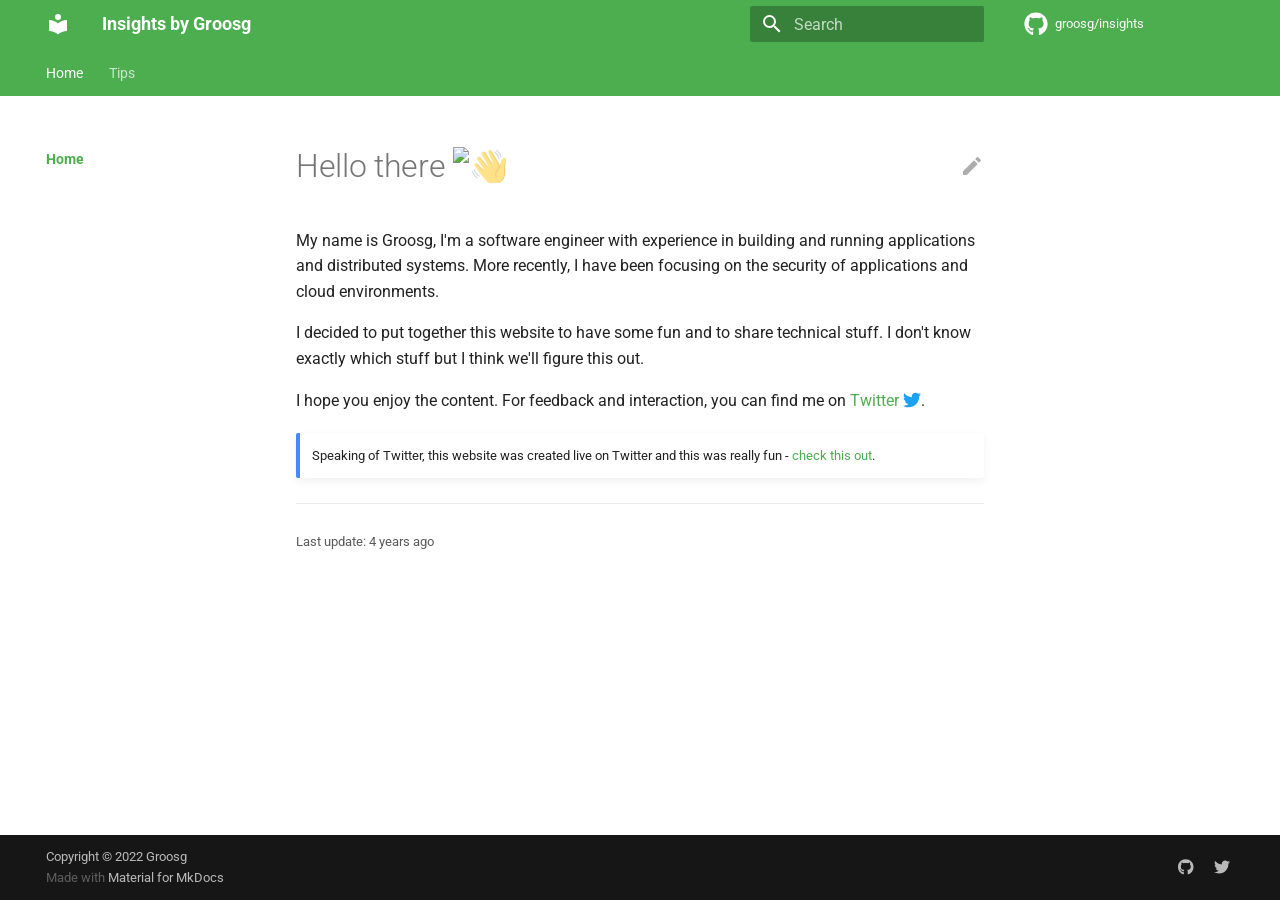
==== index.html @ d779bf22 "Deployed 7838805 with MkDocs version: 1.3.1" ====
<!doctype html>
<html lang="en" class="no-js">
  <head>
    
      <meta charset="utf-8">
      <meta name="viewport" content="width=device-width,initial-scale=1">
      
        <meta name="description" content="Software development insights by Groosg: tutorials, guides, tips, etc.">
      
      
        <meta name="author" content="Groosg">
      
      
        <link rel="canonical" href="https://groosg.github.io/insights/">
      
      <link rel="icon" href="assets/images/favicon.png">
      <meta name="generator" content="mkdocs-1.3.1, mkdocs-material-8.4.0">
    
    
      
        <title>Home - Insights by Groosg</title>
      
    
    
      <link rel="stylesheet" href="assets/stylesheets/main.69437709.min.css">
      
        
        <link rel="stylesheet" href="assets/stylesheets/palette.cbb835fc.min.css">
        
      
      
    
    
    
      
        
        
        <link rel="preconnect" href="https://fonts.gstatic.com" crossorigin>
        <link rel="stylesheet" href="https://fonts.googleapis.com/css?family=Roboto:300,300i,400,400i,700,700i%7CRoboto+Mono:400,400i,700,700i&display=fallback">
        <style>:root{--md-text-font:"Roboto";--md-code-font:"Roboto Mono"}</style>
      
    
    
      <link rel="stylesheet" href="css/timeago.css">
    
      <link rel="stylesheet" href="assets/stylesheets/extra.css">
    
    <script>__md_scope=new URL(".",location),__md_hash=e=>[...e].reduce((e,_)=>(e<<5)-e+_.charCodeAt(0),0),__md_get=(e,_=localStorage,t=__md_scope)=>JSON.parse(_.getItem(t.pathname+"."+e)),__md_set=(e,_,t=localStorage,a=__md_scope)=>{try{t.setItem(a.pathname+"."+e,JSON.stringify(_))}catch(e){}}</script>
    
      
  


  
  


  <script id="__analytics">function __md_analytics(){function n(){dataLayer.push(arguments)}window.dataLayer=window.dataLayer||[],n("js",new Date),n("config","G-M6YX81C3ST"),document.addEventListener("DOMContentLoaded",function(){if(document.forms.search&&document.forms.search.query.addEventListener("blur",function(){this.value&&n("event","search",{search_term:this.value})}),document.forms.feedback){var e,a=document.forms.feedback;for(e of a.querySelectorAll("[type=submit]"))e.addEventListener("click",function(e){e.preventDefault();var t=document.location.pathname,e=this.getAttribute("data-md-value");n("event","feedback",{page:t,data:e}),a.firstElementChild.disabled=!0;e=a.querySelector(".md-feedback__note [data-md-value='"+e+"']");e&&(e.hidden=!1)}),a.hidden=!1}"undefined"!=typeof location$&&location$.subscribe(function(e){n("config","G-M6YX81C3ST",{page_path:e.pathname})})});var e=document.createElement("script");e.async=!0,e.src="https://www.googletagmanager.com/gtag/js?id=G-M6YX81C3ST",document.getElementById("__analytics").insertAdjacentElement("afterEnd",e)}</script>

  
    <script>"undefined"!=typeof __md_analytics&&__md_analytics()</script>
  

    
    
  
      <meta name="twitter:card" content="summary_large_image" />
      <meta name="twitter:site" content="@gr00sg" />
      <meta name="twitter:creator" content="@gr00sg" />
      <meta property="og:url" content="https://groosg.github.io/insights/" />
      <meta property="og:title" content="Home" />
      <meta property="og:description" content="Software development insights by Groosg: tutorials, guides, tips, etc." />
      <meta property="og:image" content="https://groosg.github.io/insights/assets/images/twitter_card.png" />
      <meta property=og:image:type content=image/png>
      <meta property=og:image:width content=566>
      <meta property=og:image:height content=80>
  

  </head>
  
  
    
    
      
    
    
    
    
    <body dir="ltr" data-md-color-scheme="default" data-md-color-primary="green" data-md-color-accent="green">
  
    
    
      <script>var palette=__md_get("__palette");if(palette&&"object"==typeof palette.color)for(var key of Object.keys(palette.color))document.body.setAttribute("data-md-color-"+key,palette.color[key])</script>
    
    <input class="md-toggle" data-md-toggle="drawer" type="checkbox" id="__drawer" autocomplete="off">
    <input class="md-toggle" data-md-toggle="search" type="checkbox" id="__search" autocomplete="off">
    <label class="md-overlay" for="__drawer"></label>
    <div data-md-component="skip">
      
        
        <a href="#hello-there" class="md-skip">
          Skip to content
        </a>
      
    </div>
    <div data-md-component="announce">
      
    </div>
    
    
      

<header class="md-header" data-md-component="header">
  <nav class="md-header__inner md-grid" aria-label="Header">
    <a href="." title="Insights by Groosg" class="md-header__button md-logo" aria-label="Insights by Groosg" data-md-component="logo">
      
  
  <svg xmlns="http://www.w3.org/2000/svg" viewBox="0 0 24 24"><path d="M12 8a3 3 0 0 0 3-3 3 3 0 0 0-3-3 3 3 0 0 0-3 3 3 3 0 0 0 3 3m0 3.54C9.64 9.35 6.5 8 3 8v11c3.5 0 6.64 1.35 9 3.54 2.36-2.19 5.5-3.54 9-3.54V8c-3.5 0-6.64 1.35-9 3.54Z"/></svg>

    </a>
    <label class="md-header__button md-icon" for="__drawer">
      <svg xmlns="http://www.w3.org/2000/svg" viewBox="0 0 24 24"><path d="M3 6h18v2H3V6m0 5h18v2H3v-2m0 5h18v2H3v-2Z"/></svg>
    </label>
    <div class="md-header__title" data-md-component="header-title">
      <div class="md-header__ellipsis">
        <div class="md-header__topic">
          <span class="md-ellipsis">
            Insights by Groosg
          </span>
        </div>
        <div class="md-header__topic" data-md-component="header-topic">
          <span class="md-ellipsis">
            
              Home
            
          </span>
        </div>
      </div>
    </div>
    
      <form class="md-header__option" data-md-component="palette">
        
          
          
          <input class="md-option" data-md-color-media="" data-md-color-scheme="default" data-md-color-primary="green" data-md-color-accent="green"  aria-hidden="true"  type="radio" name="__palette" id="__palette_1">
          
        
      </form>
    
    
    
      <label class="md-header__button md-icon" for="__search">
        <svg xmlns="http://www.w3.org/2000/svg" viewBox="0 0 24 24"><path d="M9.5 3A6.5 6.5 0 0 1 16 9.5c0 1.61-.59 3.09-1.56 4.23l.27.27h.79l5 5-1.5 1.5-5-5v-.79l-.27-.27A6.516 6.516 0 0 1 9.5 16 6.5 6.5 0 0 1 3 9.5 6.5 6.5 0 0 1 9.5 3m0 2C7 5 5 7 5 9.5S7 14 9.5 14 14 12 14 9.5 12 5 9.5 5Z"/></svg>
      </label>
      <div class="md-search" data-md-component="search" role="dialog">
  <label class="md-search__overlay" for="__search"></label>
  <div class="md-search__inner" role="search">
    <form class="md-search__form" name="search">
      <input type="text" class="md-search__input" name="query" aria-label="Search" placeholder="Search" autocapitalize="off" autocorrect="off" autocomplete="off" spellcheck="false" data-md-component="search-query" required>
      <label class="md-search__icon md-icon" for="__search">
        <svg xmlns="http://www.w3.org/2000/svg" viewBox="0 0 24 24"><path d="M9.5 3A6.5 6.5 0 0 1 16 9.5c0 1.61-.59 3.09-1.56 4.23l.27.27h.79l5 5-1.5 1.5-5-5v-.79l-.27-.27A6.516 6.516 0 0 1 9.5 16 6.5 6.5 0 0 1 3 9.5 6.5 6.5 0 0 1 9.5 3m0 2C7 5 5 7 5 9.5S7 14 9.5 14 14 12 14 9.5 12 5 9.5 5Z"/></svg>
        <svg xmlns="http://www.w3.org/2000/svg" viewBox="0 0 24 24"><path d="M20 11v2H8l5.5 5.5-1.42 1.42L4.16 12l7.92-7.92L13.5 5.5 8 11h12Z"/></svg>
      </label>
      <nav class="md-search__options" aria-label="Search">
        
          <a href="javascript:void(0)" class="md-search__icon md-icon" aria-label="Share" data-clipboard data-clipboard-text="" data-md-component="search-share" tabindex="-1">
            <svg xmlns="http://www.w3.org/2000/svg" viewBox="0 0 24 24"><path d="M18 16.08c-.76 0-1.44.3-1.96.77L8.91 12.7c.05-.23.09-.46.09-.7 0-.24-.04-.47-.09-.7l7.05-4.11c.54.5 1.25.81 2.04.81a3 3 0 0 0 3-3 3 3 0 0 0-3-3 3 3 0 0 0-3 3c0 .24.04.47.09.7L8.04 9.81C7.5 9.31 6.79 9 6 9a3 3 0 0 0-3 3 3 3 0 0 0 3 3c.79 0 1.5-.31 2.04-.81l7.12 4.15c-.05.21-.08.43-.08.66 0 1.61 1.31 2.91 2.92 2.91 1.61 0 2.92-1.3 2.92-2.91A2.92 2.92 0 0 0 18 16.08Z"/></svg>
          </a>
        
        <button type="reset" class="md-search__icon md-icon" aria-label="Clear" tabindex="-1">
          <svg xmlns="http://www.w3.org/2000/svg" viewBox="0 0 24 24"><path d="M19 6.41 17.59 5 12 10.59 6.41 5 5 6.41 10.59 12 5 17.59 6.41 19 12 13.41 17.59 19 19 17.59 13.41 12 19 6.41Z"/></svg>
        </button>
      </nav>
      
        <div class="md-search__suggest" data-md-component="search-suggest"></div>
      
    </form>
    <div class="md-search__output">
      <div class="md-search__scrollwrap" data-md-scrollfix>
        <div class="md-search-result" data-md-component="search-result">
          <div class="md-search-result__meta">
            Initializing search
          </div>
          <ol class="md-search-result__list"></ol>
        </div>
      </div>
    </div>
  </div>
</div>
    
    
      <div class="md-header__source">
        <a href="https://github.com/groosg/insights" title="Go to repository" class="md-source" data-md-component="source">
  <div class="md-source__icon md-icon">
    
    <svg xmlns="http://www.w3.org/2000/svg" viewBox="0 0 496 512"><!--! Font Awesome Free 6.1.2 by @fontawesome - https://fontawesome.com License - https://fontawesome.com/license/free (Icons: CC BY 4.0, Fonts: SIL OFL 1.1, Code: MIT License) Copyright 2022 Fonticons, Inc.--><path d="M165.9 397.4c0 2-2.3 3.6-5.2 3.6-3.3.3-5.6-1.3-5.6-3.6 0-2 2.3-3.6 5.2-3.6 3-.3 5.6 1.3 5.6 3.6zm-31.1-4.5c-.7 2 1.3 4.3 4.3 4.9 2.6 1 5.6 0 6.2-2s-1.3-4.3-4.3-5.2c-2.6-.7-5.5.3-6.2 2.3zm44.2-1.7c-2.9.7-4.9 2.6-4.6 4.9.3 2 2.9 3.3 5.9 2.6 2.9-.7 4.9-2.6 4.6-4.6-.3-1.9-3-3.2-5.9-2.9zM244.8 8C106.1 8 0 113.3 0 252c0 110.9 69.8 205.8 169.5 239.2 12.8 2.3 17.3-5.6 17.3-12.1 0-6.2-.3-40.4-.3-61.4 0 0-70 15-84.7-29.8 0 0-11.4-29.1-27.8-36.6 0 0-22.9-15.7 1.6-15.4 0 0 24.9 2 38.6 25.8 21.9 38.6 58.6 27.5 72.9 20.9 2.3-16 8.8-27.1 16-33.7-55.9-6.2-112.3-14.3-112.3-110.5 0-27.5 7.6-41.3 23.6-58.9-2.6-6.5-11.1-33.3 2.6-67.9 20.9-6.5 69 27 69 27 20-5.6 41.5-8.5 62.8-8.5s42.8 2.9 62.8 8.5c0 0 48.1-33.6 69-27 13.7 34.7 5.2 61.4 2.6 67.9 16 17.7 25.8 31.5 25.8 58.9 0 96.5-58.9 104.2-114.8 110.5 9.2 7.9 17 22.9 17 46.4 0 33.7-.3 75.4-.3 83.6 0 6.5 4.6 14.4 17.3 12.1C428.2 457.8 496 362.9 496 252 496 113.3 383.5 8 244.8 8zM97.2 352.9c-1.3 1-1 3.3.7 5.2 1.6 1.6 3.9 2.3 5.2 1 1.3-1 1-3.3-.7-5.2-1.6-1.6-3.9-2.3-5.2-1zm-10.8-8.1c-.7 1.3.3 2.9 2.3 3.9 1.6 1 3.6.7 4.3-.7.7-1.3-.3-2.9-2.3-3.9-2-.6-3.6-.3-4.3.7zm32.4 35.6c-1.6 1.3-1 4.3 1.3 6.2 2.3 2.3 5.2 2.6 6.5 1 1.3-1.3.7-4.3-1.3-6.2-2.2-2.3-5.2-2.6-6.5-1zm-11.4-14.7c-1.6 1-1.6 3.6 0 5.9 1.6 2.3 4.3 3.3 5.6 2.3 1.6-1.3 1.6-3.9 0-6.2-1.4-2.3-4-3.3-5.6-2z"/></svg>
  </div>
  <div class="md-source__repository">
    groosg/insights
  </div>
</a>
      </div>
    
  </nav>
  
</header>
    
    <div class="md-container" data-md-component="container">
      
      
        
          
            
<nav class="md-tabs" aria-label="Tabs" data-md-component="tabs">
  <div class="md-tabs__inner md-grid">
    <ul class="md-tabs__list">
      
        
  
  
    
  


  
  
  
    <li class="md-tabs__item">
      <a href="." class="md-tabs__link md-tabs__link--active">
        Home
      </a>
    </li>
  

      
        
  
  


  
  
  
    <li class="md-tabs__item">
      <a href="tips/gh_setup/" class="md-tabs__link">
        Tips
      </a>
    </li>
  

      
    </ul>
  </div>
</nav>
          
        
      
      <main class="md-main" data-md-component="main">
        <div class="md-main__inner md-grid">
          
            
              
                
              
              <div class="md-sidebar md-sidebar--primary" data-md-component="sidebar" data-md-type="navigation" >
                <div class="md-sidebar__scrollwrap">
                  <div class="md-sidebar__inner">
                    

  


<nav class="md-nav md-nav--primary md-nav--lifted" aria-label="Navigation" data-md-level="0">
  <label class="md-nav__title" for="__drawer">
    <a href="." title="Insights by Groosg" class="md-nav__button md-logo" aria-label="Insights by Groosg" data-md-component="logo">
      
  
  <svg xmlns="http://www.w3.org/2000/svg" viewBox="0 0 24 24"><path d="M12 8a3 3 0 0 0 3-3 3 3 0 0 0-3-3 3 3 0 0 0-3 3 3 3 0 0 0 3 3m0 3.54C9.64 9.35 6.5 8 3 8v11c3.5 0 6.64 1.35 9 3.54 2.36-2.19 5.5-3.54 9-3.54V8c-3.5 0-6.64 1.35-9 3.54Z"/></svg>

    </a>
    Insights by Groosg
  </label>
  
    <div class="md-nav__source">
      <a href="https://github.com/groosg/insights" title="Go to repository" class="md-source" data-md-component="source">
  <div class="md-source__icon md-icon">
    
    <svg xmlns="http://www.w3.org/2000/svg" viewBox="0 0 496 512"><!--! Font Awesome Free 6.1.2 by @fontawesome - https://fontawesome.com License - https://fontawesome.com/license/free (Icons: CC BY 4.0, Fonts: SIL OFL 1.1, Code: MIT License) Copyright 2022 Fonticons, Inc.--><path d="M165.9 397.4c0 2-2.3 3.6-5.2 3.6-3.3.3-5.6-1.3-5.6-3.6 0-2 2.3-3.6 5.2-3.6 3-.3 5.6 1.3 5.6 3.6zm-31.1-4.5c-.7 2 1.3 4.3 4.3 4.9 2.6 1 5.6 0 6.2-2s-1.3-4.3-4.3-5.2c-2.6-.7-5.5.3-6.2 2.3zm44.2-1.7c-2.9.7-4.9 2.6-4.6 4.9.3 2 2.9 3.3 5.9 2.6 2.9-.7 4.9-2.6 4.6-4.6-.3-1.9-3-3.2-5.9-2.9zM244.8 8C106.1 8 0 113.3 0 252c0 110.9 69.8 205.8 169.5 239.2 12.8 2.3 17.3-5.6 17.3-12.1 0-6.2-.3-40.4-.3-61.4 0 0-70 15-84.7-29.8 0 0-11.4-29.1-27.8-36.6 0 0-22.9-15.7 1.6-15.4 0 0 24.9 2 38.6 25.8 21.9 38.6 58.6 27.5 72.9 20.9 2.3-16 8.8-27.1 16-33.7-55.9-6.2-112.3-14.3-112.3-110.5 0-27.5 7.6-41.3 23.6-58.9-2.6-6.5-11.1-33.3 2.6-67.9 20.9-6.5 69 27 69 27 20-5.6 41.5-8.5 62.8-8.5s42.8 2.9 62.8 8.5c0 0 48.1-33.6 69-27 13.7 34.7 5.2 61.4 2.6 67.9 16 17.7 25.8 31.5 25.8 58.9 0 96.5-58.9 104.2-114.8 110.5 9.2 7.9 17 22.9 17 46.4 0 33.7-.3 75.4-.3 83.6 0 6.5 4.6 14.4 17.3 12.1C428.2 457.8 496 362.9 496 252 496 113.3 383.5 8 244.8 8zM97.2 352.9c-1.3 1-1 3.3.7 5.2 1.6 1.6 3.9 2.3 5.2 1 1.3-1 1-3.3-.7-5.2-1.6-1.6-3.9-2.3-5.2-1zm-10.8-8.1c-.7 1.3.3 2.9 2.3 3.9 1.6 1 3.6.7 4.3-.7.7-1.3-.3-2.9-2.3-3.9-2-.6-3.6-.3-4.3.7zm32.4 35.6c-1.6 1.3-1 4.3 1.3 6.2 2.3 2.3 5.2 2.6 6.5 1 1.3-1.3.7-4.3-1.3-6.2-2.2-2.3-5.2-2.6-6.5-1zm-11.4-14.7c-1.6 1-1.6 3.6 0 5.9 1.6 2.3 4.3 3.3 5.6 2.3 1.6-1.3 1.6-3.9 0-6.2-1.4-2.3-4-3.3-5.6-2z"/></svg>
  </div>
  <div class="md-source__repository">
    groosg/insights
  </div>
</a>
    </div>
  
  <ul class="md-nav__list" data-md-scrollfix>
    
      
      
      

  
  
    
  
  
    
    <li class="md-nav__item md-nav__item--active md-nav__item--nested">
      
      
        <input class="md-nav__toggle md-toggle" data-md-toggle="__nav_1" type="checkbox" id="__nav_1" checked>
      
      
      
        
          
            
          
        
      
      
        
        
        <div class="md-nav__link md-nav__link--index md-nav__link--active">
          <a href=".">Home</a>
          
        </div>
      
      <nav class="md-nav" aria-label="Home" data-md-level="1">
        <label class="md-nav__title" for="__nav_1">
          <span class="md-nav__icon md-icon"></span>
          Home
        </label>
        <ul class="md-nav__list" data-md-scrollfix>
          
            
          
        </ul>
      </nav>
    </li>
  

    
      
      
      

  
  
  
    
    <li class="md-nav__item md-nav__item--nested">
      
      
        <input class="md-nav__toggle md-toggle" data-md-toggle="__nav_2" type="checkbox" id="__nav_2" >
      
      
      
        
          
        
      
      
        <label class="md-nav__link" for="__nav_2">
          Tips
          <span class="md-nav__icon md-icon"></span>
        </label>
      
      <nav class="md-nav" aria-label="Tips" data-md-level="1">
        <label class="md-nav__title" for="__nav_2">
          <span class="md-nav__icon md-icon"></span>
          Tips
        </label>
        <ul class="md-nav__list" data-md-scrollfix>
          
            
              
  
  
  
    <li class="md-nav__item">
      <a href="tips/gh_setup/" class="md-nav__link">
        GitHub Account Setup
      </a>
    </li>
  

            
          
        </ul>
      </nav>
    </li>
  

    
  </ul>
</nav>
                  </div>
                </div>
              </div>
            
            
              
                
              
              <div class="md-sidebar md-sidebar--secondary" data-md-component="sidebar" data-md-type="toc" >
                <div class="md-sidebar__scrollwrap">
                  <div class="md-sidebar__inner">
                    

<nav class="md-nav md-nav--secondary" aria-label="Table of contents">
  
  
  
    
  
  
</nav>
                  </div>
                </div>
              </div>
            
          
          <div class="md-content" data-md-component="content">
            <article class="md-content__inner md-typeset">
              
                
  <a href="https://github.com/groosg/insights/edit/main/docs/index.md" title="Edit this page" class="md-content__button md-icon">
    <svg xmlns="http://www.w3.org/2000/svg" viewBox="0 0 24 24"><path d="M20.71 7.04c.39-.39.39-1.04 0-1.41l-2.34-2.34c-.37-.39-1.02-.39-1.41 0l-1.84 1.83 3.75 3.75M3 17.25V21h3.75L17.81 9.93l-3.75-3.75L3 17.25Z"/></svg>
  </a>



<h1 id="hello-there">Hello there <img alt="👋" class="twemoji" src="https://twemoji.maxcdn.com/v/latest/svg/1f44b.svg" title=":wave:" /><a class="headerlink" href="#hello-there" title="Permanent link">&para;</a></h1>
<p>My name is Groosg, I'm a software engineer with experience in building and
running applications and distributed systems. More recently, I have been
focusing on the security of applications and cloud environments.</p>
<p>I decided to put together this website to have some fun and to share technical
stuff. I don't know exactly which stuff but I think we'll figure this out.</p>
<p>I hope you enjoy the content. For feedback and interaction, you can find me
on <a href="https://twitter.com/gr00sg">Twitter</a> <span class="twemoji twitter"><svg xmlns="http://www.w3.org/2000/svg" viewBox="0 0 512 512"><!--! Font Awesome Free 6.1.2 by @fontawesome - https://fontawesome.com License - https://fontawesome.com/license/free (Icons: CC BY 4.0, Fonts: SIL OFL 1.1, Code: MIT License) Copyright 2022 Fonticons, Inc.--><path d="M459.37 151.716c.325 4.548.325 9.097.325 13.645 0 138.72-105.583 298.558-298.558 298.558-59.452 0-114.68-17.219-161.137-47.106 8.447.974 16.568 1.299 25.34 1.299 49.055 0 94.213-16.568 130.274-44.832-46.132-.975-84.792-31.188-98.112-72.772 6.498.974 12.995 1.624 19.818 1.624 9.421 0 18.843-1.3 27.614-3.573-48.081-9.747-84.143-51.98-84.143-102.985v-1.299c13.969 7.797 30.214 12.67 47.431 13.319-28.264-18.843-46.781-51.005-46.781-87.391 0-19.492 5.197-37.36 14.294-52.954 51.655 63.675 129.3 105.258 216.365 109.807-1.624-7.797-2.599-15.918-2.599-24.04 0-57.828 46.782-104.934 104.934-104.934 30.213 0 57.502 12.67 76.67 33.137 23.715-4.548 46.456-13.32 66.599-25.34-7.798 24.366-24.366 44.833-46.132 57.827 21.117-2.273 41.584-8.122 60.426-16.243-14.292 20.791-32.161 39.308-52.628 54.253z"/></svg></span>.</p>
<div class="admonition note">
<p>Speaking of Twitter, this website was created live on Twitter and this was really fun
- <a href="https://twitter.com/gr00sg/status/1558226720309780480">check this out</a>.</p>
</div>

  <hr>
<div class="md-source-file">
  <small>
    
      Last update:
      <span class="git-revision-date-localized-plugin git-revision-date-localized-plugin-timeago"><span class="timeago" datetime="2022-08-14T13:58:18+00:00" locale="en"></span></span><span class="git-revision-date-localized-plugin git-revision-date-localized-plugin-iso_date">2022-08-14</span>
      
    
  </small>
</div>


  


  


              
            </article>
            
          </div>
        </div>
        
          <a href="#" class="md-top md-icon" data-md-component="top" hidden>
            <svg xmlns="http://www.w3.org/2000/svg" viewBox="0 0 24 24"><path d="M13 20h-2V8l-5.5 5.5-1.42-1.42L12 4.16l7.92 7.92-1.42 1.42L13 8v12Z"/></svg>
            Back to top
          </a>
        
      </main>
      
        <footer class="md-footer">
  
    
      
    
    <nav class="md-footer__inner md-grid" aria-label="Footer" hidden>
      
      
        
        <a href="tips/gh_setup/" class="md-footer__link md-footer__link--next" aria-label="Next: GitHub Account Setup" rel="next">
          <div class="md-footer__title">
            <div class="md-ellipsis">
              <span class="md-footer__direction">
                Next
              </span>
              GitHub Account Setup
            </div>
          </div>
          <div class="md-footer__button md-icon">
            <svg xmlns="http://www.w3.org/2000/svg" viewBox="0 0 24 24"><path d="M4 11v2h12l-5.5 5.5 1.42 1.42L19.84 12l-7.92-7.92L10.5 5.5 16 11H4Z"/></svg>
          </div>
        </a>
      
    </nav>
  
  <div class="md-footer-meta md-typeset">
    <div class="md-footer-meta__inner md-grid">
      <div class="md-copyright">
  
    <div class="md-copyright__highlight">
      Copyright &copy; 2022 Groosg
    </div>
  
  
    Made with
    <a href="https://squidfunk.github.io/mkdocs-material/" target="_blank" rel="noopener">
      Material for MkDocs
    </a>
  
</div>
      
        <div class="md-social">
  
    
    
      
      
    
    <a href="https://github.com/groosg" target="_blank" rel="noopener" title="github.com" class="md-social__link">
      <svg xmlns="http://www.w3.org/2000/svg" viewBox="0 0 496 512"><!--! Font Awesome Free 6.1.2 by @fontawesome - https://fontawesome.com License - https://fontawesome.com/license/free (Icons: CC BY 4.0, Fonts: SIL OFL 1.1, Code: MIT License) Copyright 2022 Fonticons, Inc.--><path d="M165.9 397.4c0 2-2.3 3.6-5.2 3.6-3.3.3-5.6-1.3-5.6-3.6 0-2 2.3-3.6 5.2-3.6 3-.3 5.6 1.3 5.6 3.6zm-31.1-4.5c-.7 2 1.3 4.3 4.3 4.9 2.6 1 5.6 0 6.2-2s-1.3-4.3-4.3-5.2c-2.6-.7-5.5.3-6.2 2.3zm44.2-1.7c-2.9.7-4.9 2.6-4.6 4.9.3 2 2.9 3.3 5.9 2.6 2.9-.7 4.9-2.6 4.6-4.6-.3-1.9-3-3.2-5.9-2.9zM244.8 8C106.1 8 0 113.3 0 252c0 110.9 69.8 205.8 169.5 239.2 12.8 2.3 17.3-5.6 17.3-12.1 0-6.2-.3-40.4-.3-61.4 0 0-70 15-84.7-29.8 0 0-11.4-29.1-27.8-36.6 0 0-22.9-15.7 1.6-15.4 0 0 24.9 2 38.6 25.8 21.9 38.6 58.6 27.5 72.9 20.9 2.3-16 8.8-27.1 16-33.7-55.9-6.2-112.3-14.3-112.3-110.5 0-27.5 7.6-41.3 23.6-58.9-2.6-6.5-11.1-33.3 2.6-67.9 20.9-6.5 69 27 69 27 20-5.6 41.5-8.5 62.8-8.5s42.8 2.9 62.8 8.5c0 0 48.1-33.6 69-27 13.7 34.7 5.2 61.4 2.6 67.9 16 17.7 25.8 31.5 25.8 58.9 0 96.5-58.9 104.2-114.8 110.5 9.2 7.9 17 22.9 17 46.4 0 33.7-.3 75.4-.3 83.6 0 6.5 4.6 14.4 17.3 12.1C428.2 457.8 496 362.9 496 252 496 113.3 383.5 8 244.8 8zM97.2 352.9c-1.3 1-1 3.3.7 5.2 1.6 1.6 3.9 2.3 5.2 1 1.3-1 1-3.3-.7-5.2-1.6-1.6-3.9-2.3-5.2-1zm-10.8-8.1c-.7 1.3.3 2.9 2.3 3.9 1.6 1 3.6.7 4.3-.7.7-1.3-.3-2.9-2.3-3.9-2-.6-3.6-.3-4.3.7zm32.4 35.6c-1.6 1.3-1 4.3 1.3 6.2 2.3 2.3 5.2 2.6 6.5 1 1.3-1.3.7-4.3-1.3-6.2-2.2-2.3-5.2-2.6-6.5-1zm-11.4-14.7c-1.6 1-1.6 3.6 0 5.9 1.6 2.3 4.3 3.3 5.6 2.3 1.6-1.3 1.6-3.9 0-6.2-1.4-2.3-4-3.3-5.6-2z"/></svg>
    </a>
  
    
    
      
      
    
    <a href="https://twitter.com/gr00sg" target="_blank" rel="noopener" title="twitter.com" class="md-social__link">
      <svg xmlns="http://www.w3.org/2000/svg" viewBox="0 0 512 512"><!--! Font Awesome Free 6.1.2 by @fontawesome - https://fontawesome.com License - https://fontawesome.com/license/free (Icons: CC BY 4.0, Fonts: SIL OFL 1.1, Code: MIT License) Copyright 2022 Fonticons, Inc.--><path d="M459.37 151.716c.325 4.548.325 9.097.325 13.645 0 138.72-105.583 298.558-298.558 298.558-59.452 0-114.68-17.219-161.137-47.106 8.447.974 16.568 1.299 25.34 1.299 49.055 0 94.213-16.568 130.274-44.832-46.132-.975-84.792-31.188-98.112-72.772 6.498.974 12.995 1.624 19.818 1.624 9.421 0 18.843-1.3 27.614-3.573-48.081-9.747-84.143-51.98-84.143-102.985v-1.299c13.969 7.797 30.214 12.67 47.431 13.319-28.264-18.843-46.781-51.005-46.781-87.391 0-19.492 5.197-37.36 14.294-52.954 51.655 63.675 129.3 105.258 216.365 109.807-1.624-7.797-2.599-15.918-2.599-24.04 0-57.828 46.782-104.934 104.934-104.934 30.213 0 57.502 12.67 76.67 33.137 23.715-4.548 46.456-13.32 66.599-25.34-7.798 24.366-24.366 44.833-46.132 57.827 21.117-2.273 41.584-8.122 60.426-16.243-14.292 20.791-32.161 39.308-52.628 54.253z"/></svg>
    </a>
  
</div>
      
    </div>
  </div>
</footer>
      
    </div>
    <div class="md-dialog" data-md-component="dialog">
      <div class="md-dialog__inner md-typeset"></div>
    </div>
    
    <script id="__config" type="application/json">{"base": ".", "features": ["content.code.annotate", "content.tooltips", "navigation.indexes", "navigation.sections", "navigation.tabs", "navigation.top", "navigation.tracking", "search.highlight", "search.share", "search.suggest", "toc.follow"], "search": "assets/javascripts/workers/search.ecf98df9.min.js", "translations": {"clipboard.copied": "Copied to clipboard", "clipboard.copy": "Copy to clipboard", "search.config.lang": "en", "search.config.pipeline": "trimmer, stopWordFilter", "search.config.separator": "[\\s\\-]+", "search.placeholder": "Search", "search.result.more.one": "1 more on this page", "search.result.more.other": "# more on this page", "search.result.none": "No matching documents", "search.result.one": "1 matching document", "search.result.other": "# matching documents", "search.result.placeholder": "Type to start searching", "search.result.term.missing": "Missing", "select.version.title": "Select version"}}</script>
    
    
      <script src="assets/javascripts/bundle.9c69f0bc.min.js"></script>
      
        <script src="js/timeago.min.js"></script>
      
        <script src="js/timeago_mkdocs_material.js"></script>
      
    
  </body>
</html>
---- assets/stylesheets/main.69437709.min.css ----
@charset "UTF-8";html{-webkit-text-size-adjust:none;-moz-text-size-adjust:none;-ms-text-size-adjust:none;text-size-adjust:none;box-sizing:border-box}*,:after,:before{box-sizing:inherit}@media (prefers-reduced-motion){*,:after,:before{transition:none!important}}body{margin:0}a,button,input,label{-webkit-tap-highlight-color:transparent}a{color:inherit;text-decoration:none}hr{border:0;box-sizing:initial;display:block;height:.05rem;overflow:visible;padding:0}small{font-size:80%}sub,sup{line-height:1em}img{border-style:none}table{border-collapse:initial;border-spacing:0}td,th{font-weight:400;vertical-align:top}button{background:transparent;border:0;font-family:inherit;font-size:inherit;margin:0;padding:0}input{border:0;outline:none}:root,[data-md-color-scheme=default]{--md-default-fg-color:rgba(0,0,0,.87);--md-default-fg-color--light:rgba(0,0,0,.54);--md-default-fg-color--lighter:rgba(0,0,0,.32);--md-default-fg-color--lightest:rgba(0,0,0,.07);--md-default-bg-color:#fff;--md-default-bg-color--light:hsla(0,0%,100%,.7);--md-default-bg-color--lighter:hsla(0,0%,100%,.3);--md-default-bg-color--lightest:hsla(0,0%,100%,.12);--md-primary-fg-color:#4051b5;--md-primary-fg-color--light:#5d6cc0;--md-primary-fg-color--dark:#303fa1;--md-primary-bg-color:#fff;--md-primary-bg-color--light:hsla(0,0%,100%,.7);--md-accent-fg-color:#526cfe;--md-accent-fg-color--transparent:rgba(82,108,254,.1);--md-accent-bg-color:#fff;--md-accent-bg-color--light:hsla(0,0%,100%,.7);--md-code-fg-color:#36464e;--md-code-bg-color:#f5f5f5;--md-code-hl-color:rgba(255,255,0,.5);--md-code-hl-number-color:#d52a2a;--md-code-hl-special-color:#db1457;--md-code-hl-function-color:#a846b9;--md-code-hl-constant-color:#6e59d9;--md-code-hl-keyword-color:#3f6ec6;--md-code-hl-string-color:#1c7d4d;--md-code-hl-name-color:var(--md-code-fg-color);--md-code-hl-operator-color:var(--md-default-fg-color--light);--md-code-hl-punctuation-color:var(--md-default-fg-color--light);--md-code-hl-comment-color:var(--md-default-fg-color--light);--md-code-hl-generic-color:var(--md-default-fg-color--light);--md-code-hl-variable-color:var(--md-default-fg-color--light);--md-typeset-color:var(--md-default-fg-color);--md-typeset-a-color:var(--md-primary-fg-color);--md-typeset-mark-color:rgba(255,255,0,.5);--md-typeset-del-color:rgba(245,80,61,.15);--md-typeset-ins-color:rgba(11,213,112,.15);--md-typeset-kbd-color:#fafafa;--md-typeset-kbd-accent-color:#fff;--md-typeset-kbd-border-color:#b8b8b8;--md-typeset-table-color:rgba(0,0,0,.12);--md-admonition-fg-color:var(--md-default-fg-color);--md-admonition-bg-color:var(--md-default-bg-color);--md-footer-fg-color:#fff;--md-footer-fg-color--light:hsla(0,0%,100%,.7);--md-footer-fg-color--lighter:hsla(0,0%,100%,.3);--md-footer-bg-color:rgba(0,0,0,.87);--md-footer-bg-color--dark:rgba(0,0,0,.32);--md-shadow-z1:0 0.2rem 0.5rem rgba(0,0,0,.05),0 0 0.05rem rgba(0,0,0,.1);--md-shadow-z2:0 0.2rem 0.5rem rgba(0,0,0,.1),0 0 0.05rem rgba(0,0,0,.25);--md-shadow-z3:0 0.2rem 0.5rem rgba(0,0,0,.2),0 0 0.05rem rgba(0,0,0,.35)}.md-icon svg{fill:currentcolor;display:block;height:1.2rem;width:1.2rem}body{-webkit-font-smoothing:antialiased;-moz-osx-font-smoothing:grayscale;--md-text-font-family:var(--md-text-font,_),-apple-system,BlinkMacSystemFont,Helvetica,Arial,sans-serif;--md-code-font-family:var(--md-code-font,_),SFMono-Regular,Consolas,Menlo,monospace}body,input{font-feature-settings:"kern","liga";font-family:var(--md-text-font-family)}body,code,input,kbd,pre{color:var(--md-typeset-color)}code,kbd,pre{font-feature-settings:"kern";font-family:var(--md-code-font-family)}:root{--md-typeset-table-sort-icon:url('data:image/svg+xml;charset=utf-8,<svg xmlns="http://www.w3.org/2000/svg" viewBox="0 0 24 24"><path d="m18 21-4-4h3V7h-3l4-4 4 4h-3v10h3M2 19v-2h10v2M2 13v-2h7v2M2 7V5h4v2H2Z"/></svg>');--md-typeset-table-sort-icon--asc:url('data:image/svg+xml;charset=utf-8,<svg xmlns="http://www.w3.org/2000/svg" viewBox="0 0 24 24"><path d="M19 17h3l-4 4-4-4h3V3h2M2 17h10v2H2M6 5v2H2V5m0 6h7v2H2v-2Z"/></svg>');--md-typeset-table-sort-icon--desc:url('data:image/svg+xml;charset=utf-8,<svg xmlns="http://www.w3.org/2000/svg" viewBox="0 0 24 24"><path d="M19 7h3l-4-4-4 4h3v14h2M2 17h10v2H2M6 5v2H2V5m0 6h7v2H2v-2Z"/></svg>')}.md-typeset{-webkit-print-color-adjust:exact;color-adjust:exact;font-size:.8rem;line-height:1.6}@media print{.md-typeset{font-size:.68rem}}.md-typeset blockquote,.md-typeset dl,.md-typeset figure,.md-typeset ol,.md-typeset pre,.md-typeset ul{margin-bottom:1em;margin-top:1em}.md-typeset h1{color:var(--md-default-fg-color--light);font-size:2em;line-height:1.3;margin:0 0 1.25em}.md-typeset h1,.md-typeset h2{font-weight:300;letter-spacing:-.01em}.md-typeset h2{font-size:1.5625em;line-height:1.4;margin:1.6em 0 .64em}.md-typeset h3{font-size:1.25em;font-weight:400;letter-spacing:-.01em;line-height:1.5;margin:1.6em 0 .8em}.md-typeset h2+h3{margin-top:.8em}.md-typeset h4{font-weight:700;letter-spacing:-.01em;margin:1em 0}.md-typeset h5,.md-typeset h6{color:var(--md-default-fg-color--light);font-size:.8em;font-weight:700;letter-spacing:-.01em;margin:1.25em 0}.md-typeset h5{text-transform:uppercase}.md-typeset hr{border-bottom:.05rem solid var(--md-default-fg-color--lightest);display:flow-root;margin:1.5em 0}.md-typeset a{color:var(--md-typeset-a-color);word-break:break-word}.md-typeset a,.md-typeset a:before{transition:color 125ms}.md-typeset a:focus,.md-typeset a:hover{color:var(--md-accent-fg-color)}.md-typeset a:focus code,.md-typeset a:hover code{background-color:var(--md-accent-fg-color--transparent)}.md-typeset a code{color:currentcolor;transition:background-color 125ms}.md-typeset a.focus-visible{outline-color:var(--md-accent-fg-color);outline-offset:.2rem}.md-typeset code,.md-typeset kbd,.md-typeset pre{color:var(--md-code-fg-color);direction:ltr}@media print{.md-typeset code,.md-typeset kbd,.md-typeset pre{white-space:pre-wrap}}.md-typeset code{background-color:var(--md-code-bg-color);border-radius:.1rem;-webkit-box-decoration-break:clone;box-decoration-break:clone;font-size:.85em;padding:0 .2941176471em;word-break:break-word}.md-typeset code:not(.focus-visible){-webkit-tap-highlight-color:transparent;outline:none}.md-typeset pre{display:flow-root;line-height:1.4;position:relative}.md-typeset pre>code{-webkit-box-decoration-break:slice;box-decoration-break:slice;box-shadow:none;display:block;margin:0;outline-color:var(--md-accent-fg-color);overflow:auto;padding:.7720588235em 1.1764705882em;scrollbar-color:var(--md-default-fg-color--lighter) transparent;scrollbar-width:thin;touch-action:auto;word-break:normal}.md-typeset pre>code:hover{scrollbar-color:var(--md-accent-fg-color) transparent}.md-typeset pre>code::-webkit-scrollbar{height:.2rem;width:.2rem}.md-typeset pre>code::-webkit-scrollbar-thumb{background-color:var(--md-default-fg-color--lighter)}.md-typeset pre>code::-webkit-scrollbar-thumb:hover{background-color:var(--md-accent-fg-color)}.md-typeset kbd{background-color:var(--md-typeset-kbd-color);border-radius:.1rem;box-shadow:0 .1rem 0 .05rem var(--md-typeset-kbd-border-color),0 .1rem 0 var(--md-typeset-kbd-border-color),0 -.1rem .2rem var(--md-typeset-kbd-accent-color) inset;color:var(--md-default-fg-color);display:inline-block;font-size:.75em;padding:0 .6666666667em;vertical-align:text-top;word-break:break-word}.md-typeset mark{background-color:var(--md-typeset-mark-color);-webkit-box-decoration-break:clone;box-decoration-break:clone;color:inherit;word-break:break-word}.md-typeset abbr{border-bottom:.05rem dotted var(--md-default-fg-color--light);cursor:help;text-decoration:none}@media (hover:none){.md-typeset abbr{position:relative}.md-typeset abbr[title]:-webkit-any(:focus,:hover):after{background-color:var(--md-default-fg-color);border-radius:.1rem;box-shadow:var(--md-shadow-z3);color:var(--md-default-bg-color);content:attr(title);display:inline-block;font-size:.7rem;margin-top:2em;max-width:80%;min-width:-webkit-max-content;min-width:max-content;padding:.2rem .3rem;position:absolute;width:auto}.md-typeset abbr[title]:-moz-any(:focus,:hover):after{background-color:var(--md-default-fg-color);border-radius:.1rem;box-shadow:var(--md-shadow-z3);color:var(--md-default-bg-color);content:attr(title);display:inline-block;font-size:.7rem;margin-top:2em;max-width:80%;min-width:-moz-max-content;min-width:max-content;padding:.2rem .3rem;position:absolute;width:auto}[dir=ltr] .md-typeset abbr[title]:-webkit-any(:focus,:hover):after{left:0}[dir=ltr] .md-typeset abbr[title]:-moz-any(:focus,:hover):after{left:0}[dir=ltr] .md-typeset abbr[title]:is(:focus,:hover):after{left:0}[dir=rtl] .md-typeset abbr[title]:-webkit-any(:focus,:hover):after{right:0}[dir=rtl] .md-typeset abbr[title]:-moz-any(:focus,:hover):after{right:0}[dir=rtl] .md-typeset abbr[title]:is(:focus,:hover):after{right:0}.md-typeset abbr[title]:is(:focus,:hover):after{background-color:var(--md-default-fg-color);border-radius:.1rem;box-shadow:var(--md-shadow-z3);color:var(--md-default-bg-color);content:attr(title);display:inline-block;font-size:.7rem;margin-top:2em;max-width:80%;min-width:-webkit-max-content;min-width:-moz-max-content;min-width:max-content;padding:.2rem .3rem;position:absolute;width:auto}}.md-typeset small{opacity:.75}[dir=ltr] .md-typeset sub,[dir=ltr] .md-typeset sup{margin-left:.078125em}[dir=rtl] .md-typeset sub,[dir=rtl] .md-typeset sup{margin-right:.078125em}[dir=ltr] .md-typeset blockquote{padding-left:.6rem}[dir=rtl] .md-typeset blockquote{padding-right:.6rem}[dir=ltr] .md-typeset blockquote{border-left:.2rem solid var(--md-default-fg-color--lighter)}[dir=rtl] .md-typeset blockquote{border-right:.2rem solid var(--md-default-fg-color--lighter)}.md-typeset blockquote{color:var(--md-default-fg-color--light);margin-left:0;margin-right:0}.md-typeset ul{list-style-type:disc}[dir=ltr] .md-typeset ol,[dir=ltr] .md-typeset ul{margin-left:.625em}[dir=rtl] .md-typeset ol,[dir=rtl] .md-typeset ul{margin-right:.625em}.md-typeset ol,.md-typeset ul{padding:0}.md-typeset ol:not([hidden]),.md-typeset ul:not([hidden]){display:flow-root}.md-typeset ol ol,.md-typeset ul ol{list-style-type:lower-alpha}.md-typeset ol ol ol,.md-typeset ul ol ol{list-style-type:lower-roman}[dir=ltr] .md-typeset ol li,[dir=ltr] .md-typeset ul li{margin-left:1.25em}[dir=rtl] .md-typeset ol li,[dir=rtl] .md-typeset ul li{margin-right:1.25em}.md-typeset ol li,.md-typeset ul li{margin-bottom:.5em}.md-typeset ol li blockquote,.md-typeset ol li p,.md-typeset ul li blockquote,.md-typeset ul li p{margin:.5em 0}.md-typeset ol li:last-child,.md-typeset ul li:last-child{margin-bottom:0}.md-typeset ol li :-webkit-any(ul,ol),.md-typeset ul li :-webkit-any(ul,ol){margin-bottom:.5em;margin-top:.5em}.md-typeset ol li :-moz-any(ul,ol),.md-typeset ul li :-moz-any(ul,ol){margin-bottom:.5em;margin-top:.5em}[dir=ltr] .md-typeset ol li :-webkit-any(ul,ol),[dir=ltr] .md-typeset ul li :-webkit-any(ul,ol){margin-left:.625em}[dir=ltr] .md-typeset ol li :-moz-any(ul,ol),[dir=ltr] .md-typeset ul li :-moz-any(ul,ol){margin-left:.625em}[dir=ltr] .md-typeset ol li :is(ul,ol),[dir=ltr] .md-typeset ul li :is(ul,ol){margin-left:.625em}[dir=rtl] .md-typeset ol li :-webkit-any(ul,ol),[dir=rtl] .md-typeset ul li :-webkit-any(ul,ol){margin-right:.625em}[dir=rtl] .md-typeset ol li :-moz-any(ul,ol),[dir=rtl] .md-typeset ul li :-moz-any(ul,ol){margin-right:.625em}[dir=rtl] .md-typeset ol li :is(ul,ol),[dir=rtl] .md-typeset ul li :is(ul,ol){margin-right:.625em}.md-typeset ol li :is(ul,ol),.md-typeset ul li :is(ul,ol){margin-bottom:.5em;margin-top:.5em}[dir=ltr] .md-typeset dd{margin-left:1.875em}[dir=rtl] .md-typeset dd{margin-right:1.875em}.md-typeset dd{margin-bottom:1.5em;margin-top:1em}.md-typeset img,.md-typeset svg,.md-typeset video{height:auto;max-width:100%}.md-typeset img[align=left]{margin:1em 1em 1em 0}.md-typeset img[align=right]{margin:1em 0 1em 1em}.md-typeset img[align]:only-child{margin-top:0}.md-typeset img[src$="#gh-dark-mode-only"],.md-typeset img[src$="#only-dark"]{display:none}.md-typeset figure{display:flow-root;margin:1em auto;max-width:100%;text-align:center;width:-webkit-fit-content;width:-moz-fit-content;width:fit-content}.md-typeset figure img{display:block}.md-typeset figcaption{font-style:italic;margin:1em auto;max-width:24rem}.md-typeset iframe{max-width:100%}.md-typeset table:not([class]){background-color:var(--md-default-bg-color);border:.05rem solid var(--md-typeset-table-color);border-radius:.1rem;display:inline-block;font-size:.64rem;max-width:100%;overflow:auto;touch-action:auto}@media print{.md-typeset table:not([class]){display:table}}.md-typeset table:not([class])+*{margin-top:1.5em}.md-typeset table:not([class]) :-webkit-any(th,td)>:first-child{margin-top:0}.md-typeset table:not([class]) :-moz-any(th,td)>:first-child{margin-top:0}.md-typeset table:not([class]) :is(th,td)>:first-child{margin-top:0}.md-typeset table:not([class]) :-webkit-any(th,td)>:last-child{margin-bottom:0}.md-typeset table:not([class]) :-moz-any(th,td)>:last-child{margin-bottom:0}.md-typeset table:not([class]) :is(th,td)>:last-child{margin-bottom:0}.md-typeset table:not([class]) :-webkit-any(th,td):not([align]){text-align:left}.md-typeset table:not([class]) :-moz-any(th,td):not([align]){text-align:left}.md-typeset table:not([class]) :is(th,td):not([align]){text-align:left}[dir=rtl] .md-typeset table:not([class]) :-webkit-any(th,td):not([align]){text-align:right}[dir=rtl] .md-typeset table:not([class]) :-moz-any(th,td):not([align]){text-align:right}[dir=rtl] .md-typeset table:not([class]) :is(th,td):not([align]){text-align:right}.md-typeset table:not([class]) th{font-weight:700;min-width:5rem;padding:.9375em 1.25em;vertical-align:top}.md-typeset table:not([class]) th a{color:inherit}.md-typeset table:not([class]) td{border-top:.05rem solid var(--md-typeset-table-color);padding:.9375em 1.25em;vertical-align:top}.md-typeset table:not([class]) tbody tr{transition:background-color 125ms}.md-typeset table:not([class]) tbody tr:hover{background-color:rgba(0,0,0,.035);box-shadow:0 .05rem 0 var(--md-default-bg-color) inset}.md-typeset table:not([class]) a{word-break:normal}.md-typeset table th[role=columnheader]{cursor:pointer}[dir=ltr] .md-typeset table th[role=columnheader]:after{margin-left:.5em}[dir=rtl] .md-typeset table th[role=columnheader]:after{margin-right:.5em}.md-typeset table th[role=columnheader]:after{content:"";display:inline-block;height:1.2em;-webkit-mask-image:var(--md-typeset-table-sort-icon);mask-image:var(--md-typeset-table-sort-icon);-webkit-mask-repeat:no-repeat;mask-repeat:no-repeat;-webkit-mask-size:contain;mask-size:contain;transition:background-color 125ms;vertical-align:text-bottom;width:1.2em}.md-typeset table th[role=columnheader]:hover:after{background-color:var(--md-default-fg-color--lighter)}.md-typeset table th[role=columnheader][aria-sort=ascending]:after{background-color:var(--md-default-fg-color--light);-webkit-mask-image:var(--md-typeset-table-sort-icon--asc);mask-image:var(--md-typeset-table-sort-icon--asc)}.md-typeset table th[role=columnheader][aria-sort=descending]:after{background-color:var(--md-default-fg-color--light);-webkit-mask-image:var(--md-typeset-table-sort-icon--desc);mask-image:var(--md-typeset-table-sort-icon--desc)}.md-typeset__scrollwrap{margin:1em -.8rem;overflow-x:auto;touch-action:auto}.md-typeset__table{display:inline-block;margin-bottom:.5em;padding:0 .8rem}@media print{.md-typeset__table{display:block}}html .md-typeset__table table{display:table;margin:0;overflow:hidden;width:100%}@media screen and (max-width:44.9375em){.md-content__inner>pre{margin:1em -.8rem}.md-content__inner>pre code{border-radius:0}}.md-banner{background-color:var(--md-footer-bg-color);color:var(--md-footer-fg-color);overflow:auto}@media print{.md-banner{display:none}}.md-banner--warning{background:var(--md-typeset-mark-color);color:var(--md-default-fg-color)}.md-banner__inner{font-size:.7rem;margin:.6rem auto;padding:0 .8rem}.md-banner__button{color:inherit;cursor:pointer;float:right;transition:opacity .25s}.md-banner__button:hover{opacity:.7}html{font-size:125%;height:100%;overflow-x:hidden}@media screen and (min-width:100em){html{font-size:137.5%}}@media screen and (min-width:125em){html{font-size:150%}}body{background-color:var(--md-default-bg-color);display:flex;flex-direction:column;font-size:.5rem;min-height:100%;position:relative;width:100%}@media print{body{display:block}}@media screen and (max-width:59.9375em){body[data-md-scrolllock]{position:fixed}}.md-grid{margin-left:auto;margin-right:auto;max-width:61rem}.md-container{display:flex;flex-direction:column;flex-grow:1}@media print{.md-container{display:block}}.md-main{flex-grow:1}.md-main__inner{display:flex;height:100%;margin-top:1.5rem}.md-ellipsis{overflow:hidden;text-overflow:ellipsis;white-space:nowrap}.md-toggle{display:none}.md-option{height:0;opacity:0;position:absolute;width:0}.md-option:checked+label:not([hidden]){display:block}.md-option.focus-visible+label{outline-color:var(--md-accent-fg-color);outline-style:auto}.md-skip{background-color:var(--md-default-fg-color);border-radius:.1rem;color:var(--md-default-bg-color);font-size:.64rem;margin:.5rem;opacity:0;outline-color:var(--md-accent-fg-color);padding:.3rem .5rem;position:fixed;transform:translateY(.4rem);z-index:-1}.md-skip:focus{opacity:1;transform:translateY(0);transition:transform .25s cubic-bezier(.4,0,.2,1),opacity 175ms 75ms;z-index:10}@page{margin:25mm}:root{--md-clipboard-icon:url('data:image/svg+xml;charset=utf-8,<svg xmlns="http://www.w3.org/2000/svg" viewBox="0 0 24 24"><path d="M19 21H8V7h11m0-2H8a2 2 0 0 0-2 2v14a2 2 0 0 0 2 2h11a2 2 0 0 0 2-2V7a2 2 0 0 0-2-2m-3-4H4a2 2 0 0 0-2 2v14h2V3h12V1Z"/></svg>')}.md-clipboard{border-radius:.1rem;color:var(--md-default-fg-color--lightest);cursor:pointer;height:1.5em;outline-color:var(--md-accent-fg-color);outline-offset:.1rem;position:absolute;right:.5em;top:.5em;transition:color .25s;width:1.5em;z-index:1}@media print{.md-clipboard{display:none}}.md-clipboard:not(.focus-visible){-webkit-tap-highlight-color:transparent;outline:none}:hover>.md-clipboard{color:var(--md-default-fg-color--light)}.md-clipboard:-webkit-any(:focus,:hover){color:var(--md-accent-fg-color)}.md-clipboard:-moz-any(:focus,:hover){color:var(--md-accent-fg-color)}.md-clipboard:is(:focus,:hover){color:var(--md-accent-fg-color)}.md-clipboard:after{background-color:currentcolor;content:"";display:block;height:1.125em;margin:0 auto;-webkit-mask-image:var(--md-clipboard-icon);mask-image:var(--md-clipboard-icon);-webkit-mask-repeat:no-repeat;mask-repeat:no-repeat;-webkit-mask-size:contain;mask-size:contain;width:1.125em}.md-clipboard--inline{cursor:pointer}.md-clipboard--inline code{transition:color .25s,background-color .25s}.md-clipboard--inline:-webkit-any(:focus,:hover) code{background-color:var(--md-accent-fg-color--transparent);color:var(--md-accent-fg-color)}.md-clipboard--inline:-moz-any(:focus,:hover) code{background-color:var(--md-accent-fg-color--transparent);color:var(--md-accent-fg-color)}.md-clipboard--inline:is(:focus,:hover) code{background-color:var(--md-accent-fg-color--transparent);color:var(--md-accent-fg-color)}@-webkit-keyframes consent{0%{opacity:0;transform:translateY(100%)}to{opacity:1;transform:translateY(0)}}@keyframes consent{0%{opacity:0;transform:translateY(100%)}to{opacity:1;transform:translateY(0)}}@-webkit-keyframes overlay{0%{opacity:0}to{opacity:1}}@keyframes overlay{0%{opacity:0}to{opacity:1}}.md-consent__overlay{-webkit-animation:overlay .25s both;animation:overlay .25s both;-webkit-backdrop-filter:blur(.1rem);backdrop-filter:blur(.1rem);background-color:rgba(0,0,0,.54);height:100%;opacity:1;position:fixed;top:0;width:100%;z-index:5}.md-consent__inner{-webkit-animation:consent .5s cubic-bezier(.1,.7,.1,1) both;animation:consent .5s cubic-bezier(.1,.7,.1,1) both;background-color:var(--md-default-bg-color);border:0;border-radius:.1rem;bottom:0;box-shadow:0 0 .2rem rgba(0,0,0,.1),0 .2rem .4rem rgba(0,0,0,.2);max-height:100%;overflow:auto;padding:0;position:fixed;width:100%;z-index:5}.md-consent__form{padding:.8rem}.md-consent__settings{display:none;margin:1em 0}input:checked+.md-consent__settings{display:block}.md-consent__controls{margin-bottom:.8rem}.md-typeset .md-consent__controls .md-button{display:inline}@media screen and (max-width:44.9375em){.md-typeset .md-consent__controls .md-button{display:block;margin-top:.4rem;text-align:center;width:100%}}.md-consent label{cursor:pointer}.md-content{flex-grow:1;min-width:0}.md-content__inner{margin:0 .8rem 1.2rem;padding-top:.6rem}@media screen and (min-width:76.25em){[dir=ltr] .md-sidebar--primary:not([hidden])~.md-content>.md-content__inner{margin-left:1.2rem}[dir=ltr] .md-sidebar--secondary:not([hidden])~.md-content>.md-content__inner,[dir=rtl] .md-sidebar--primary:not([hidden])~.md-content>.md-content__inner{margin-right:1.2rem}[dir=rtl] .md-sidebar--secondary:not([hidden])~.md-content>.md-content__inner{margin-left:1.2rem}}.md-content__inner:before{content:"";display:block;height:.4rem}.md-content__inner>:last-child{margin-bottom:0}[dir=ltr] .md-content__button{margin-left:.4rem}[dir=rtl] .md-content__button{margin-right:.4rem}.md-content__button{float:right;margin:.4rem 0;padding:0}@media print{.md-content__button{display:none}}[dir=rtl] .md-content__button{float:left}.md-typeset .md-content__button{color:var(--md-default-fg-color--lighter)}.md-content__button svg{display:inline;vertical-align:top}[dir=rtl] .md-content__button svg{transform:scaleX(-1)}[dir=ltr] .md-dialog{right:.8rem}[dir=rtl] .md-dialog{left:.8rem}.md-dialog{background-color:var(--md-default-fg-color);border-radius:.1rem;bottom:.8rem;box-shadow:var(--md-shadow-z3);min-width:11.1rem;opacity:0;padding:.4rem .6rem;pointer-events:none;position:fixed;transform:translateY(100%);transition:transform 0ms .4s,opacity .4s;z-index:4}@media print{.md-dialog{display:none}}.md-dialog--active{opacity:1;pointer-events:auto;transform:translateY(0);transition:transform .4s cubic-bezier(.075,.85,.175,1),opacity .4s}.md-dialog__inner{color:var(--md-default-bg-color);font-size:.7rem}.md-feedback{margin:2em 0 1em;text-align:center}.md-feedback fieldset{border:none;margin:0;padding:0}.md-feedback__title{font-weight:700;margin:1em auto}.md-feedback__inner{position:relative}.md-feedback__list{align-content:baseline;display:flex;flex-wrap:wrap;justify-content:center;position:relative}.md-feedback__list:hover .md-icon:not(:disabled){color:var(--md-default-fg-color--lighter)}:disabled .md-feedback__list{min-height:1.8rem}.md-feedback__icon{color:var(--md-default-fg-color--light);cursor:pointer;flex-shrink:0;margin:0 .1rem;transition:color 125ms}.md-feedback__icon:not(:disabled).md-icon:hover{color:var(--md-accent-fg-color)}.md-feedback__icon:disabled{color:var(--md-default-fg-color--lightest);pointer-events:none}.md-feedback__note{opacity:0;position:relative;transform:translateY(.4rem);transition:transform .4s cubic-bezier(.1,.7,.1,1),opacity .15s}.md-feedback__note>*{margin:0 auto;max-width:16rem}:disabled .md-feedback__note{opacity:1;transform:translateY(0)}.md-footer{background-color:var(--md-footer-bg-color);color:var(--md-footer-fg-color)}@media print{.md-footer{display:none}}.md-footer__inner{justify-content:space-between;overflow:auto;padding:.2rem}.md-footer__inner:not([hidden]){display:flex}.md-footer__link{display:flex;flex-grow:0.01;outline-color:var(--md-accent-fg-color);overflow:hidden;padding-bottom:.4rem;padding-top:1.4rem;transition:opacity .25s}.md-footer__link:-webkit-any(:focus,:hover){opacity:.7}.md-footer__link:-moz-any(:focus,:hover){opacity:.7}.md-footer__link:is(:focus,:hover){opacity:.7}[dir=rtl] .md-footer__link svg{transform:scaleX(-1)}@media screen and (max-width:44.9375em){.md-footer__link--prev .md-footer__title{display:none}}[dir=ltr] .md-footer__link--next{margin-left:auto}[dir=rtl] .md-footer__link--next{margin-right:auto}.md-footer__link--next{text-align:right}[dir=rtl] .md-footer__link--next{text-align:left}.md-footer__title{flex-grow:1;font-size:.9rem;line-height:2.4rem;max-width:calc(100% - 2.4rem);padding:0 1rem;position:relative;white-space:nowrap}.md-footer__button{margin:.2rem;padding:.4rem}.md-footer__direction{font-size:.64rem;left:0;margin-top:-1rem;opacity:.7;padding:0 1rem;position:absolute;right:0}.md-footer-meta{background-color:var(--md-footer-bg-color--dark)}.md-footer-meta__inner{display:flex;flex-wrap:wrap;justify-content:space-between;padding:.2rem}html .md-footer-meta.md-typeset a{color:var(--md-footer-fg-color--light)}html .md-footer-meta.md-typeset a:-webkit-any(:focus,:hover){color:var(--md-footer-fg-color)}html .md-footer-meta.md-typeset a:-moz-any(:focus,:hover){color:var(--md-footer-fg-color)}html .md-footer-meta.md-typeset a:is(:focus,:hover){color:var(--md-footer-fg-color)}.md-copyright{color:var(--md-footer-fg-color--lighter);font-size:.64rem;margin:auto .6rem;padding:.4rem 0;width:100%}@media screen and (min-width:45em){.md-copyright{width:auto}}.md-copyright__highlight{color:var(--md-footer-fg-color--light)}.md-social{margin:0 .4rem;padding:.2rem 0 .6rem}@media screen and (min-width:45em){.md-social{padding:.6rem 0}}.md-social__link{display:inline-block;height:1.6rem;text-align:center;width:1.6rem}.md-social__link:before{line-height:1.9}.md-social__link svg{fill:currentcolor;max-height:.8rem;vertical-align:-25%}.md-typeset .md-button{border:.1rem solid;border-radius:.1rem;color:var(--md-primary-fg-color);cursor:pointer;display:inline-block;font-weight:700;padding:.625em 2em;transition:color 125ms,background-color 125ms,border-color 125ms}.md-typeset .md-button--primary{background-color:var(--md-primary-fg-color);border-color:var(--md-primary-fg-color);color:var(--md-primary-bg-color)}.md-typeset .md-button:-webkit-any(:focus,:hover){background-color:var(--md-accent-fg-color);border-color:var(--md-accent-fg-color);color:var(--md-accent-bg-color)}.md-typeset .md-button:-moz-any(:focus,:hover){background-color:var(--md-accent-fg-color);border-color:var(--md-accent-fg-color);color:var(--md-accent-bg-color)}.md-typeset .md-button:is(:focus,:hover){background-color:var(--md-accent-fg-color);border-color:var(--md-accent-fg-color);color:var(--md-accent-bg-color)}[dir=ltr] .md-typeset .md-input{border-top-left-radius:.1rem}[dir=ltr] .md-typeset .md-input,[dir=rtl] .md-typeset .md-input{border-top-right-radius:.1rem}[dir=rtl] .md-typeset .md-input{border-top-left-radius:.1rem}.md-typeset .md-input{border-bottom:.1rem solid var(--md-default-fg-color--lighter);box-shadow:var(--md-shadow-z1);font-size:.8rem;height:1.8rem;padding:0 .6rem;transition:border .25s,box-shadow .25s}.md-typeset .md-input:-webkit-any(:focus,:hover){border-bottom-color:var(--md-accent-fg-color);box-shadow:var(--md-shadow-z2)}.md-typeset .md-input:-moz-any(:focus,:hover){border-bottom-color:var(--md-accent-fg-color);box-shadow:var(--md-shadow-z2)}.md-typeset .md-input:is(:focus,:hover){border-bottom-color:var(--md-accent-fg-color);box-shadow:var(--md-shadow-z2)}.md-typeset .md-input--stretch{width:100%}.md-header{background-color:var(--md-primary-fg-color);box-shadow:0 0 .2rem transparent,0 .2rem .4rem transparent;color:var(--md-primary-bg-color);display:block;left:0;position:-webkit-sticky;position:sticky;right:0;top:0;z-index:4}@media print{.md-header{display:none}}.md-header[hidden]{transform:translateY(-100%);transition:transform .25s cubic-bezier(.8,0,.6,1),box-shadow .25s}.md-header--shadow{box-shadow:0 0 .2rem rgba(0,0,0,.1),0 .2rem .4rem rgba(0,0,0,.2);transition:transform .25s cubic-bezier(.1,.7,.1,1),box-shadow .25s}.md-header__inner{align-items:center;display:flex;padding:0 .2rem}.md-header__button{color:currentcolor;cursor:pointer;margin:.2rem;outline-color:var(--md-accent-fg-color);padding:.4rem;position:relative;transition:opacity .25s;vertical-align:middle;z-index:1}.md-header__button:hover{opacity:.7}.md-header__button:not([hidden]){display:inline-block}.md-header__button:not(.focus-visible){-webkit-tap-highlight-color:transparent;outline:none}.md-header__button.md-logo{margin:.2rem;padding:.4rem}@media screen and (max-width:76.1875em){.md-header__button.md-logo{display:none}}.md-header__button.md-logo :-webkit-any(img,svg){fill:currentcolor;display:block;height:1.2rem;width:auto}.md-header__button.md-logo :-moz-any(img,svg){fill:currentcolor;display:block;height:1.2rem;width:auto}.md-header__button.md-logo :is(img,svg){fill:currentcolor;display:block;height:1.2rem;width:auto}@media screen and (min-width:60em){.md-header__button[for=__search]{display:none}}.no-js .md-header__button[for=__search]{display:none}[dir=rtl] .md-header__button[for=__search] svg{transform:scaleX(-1)}@media screen and (min-width:76.25em){.md-header__button[for=__drawer]{display:none}}.md-header__topic{display:flex;max-width:100%;position:absolute;transition:transform .4s cubic-bezier(.1,.7,.1,1),opacity .15s;white-space:nowrap}.md-header__topic+.md-header__topic{opacity:0;pointer-events:none;transform:translateX(1.25rem);transition:transform .4s cubic-bezier(1,.7,.1,.1),opacity .15s;z-index:-1}[dir=rtl] .md-header__topic+.md-header__topic{transform:translateX(-1.25rem)}.md-header__topic:first-child{font-weight:700}[dir=ltr] .md-header__title{margin-right:.4rem}[dir=rtl] .md-header__title{margin-left:.4rem}[dir=ltr] .md-header__title{margin-left:1rem}[dir=rtl] .md-header__title{margin-right:1rem}.md-header__title{flex-grow:1;font-size:.9rem;height:2.4rem;line-height:2.4rem}.md-header__title--active .md-header__topic{opacity:0;pointer-events:none;transform:translateX(-1.25rem);transition:transform .4s cubic-bezier(1,.7,.1,.1),opacity .15s;z-index:-1}[dir=rtl] .md-header__title--active .md-header__topic{transform:translateX(1.25rem)}.md-header__title--active .md-header__topic+.md-header__topic{opacity:1;pointer-events:auto;transform:translateX(0);transition:transform .4s cubic-bezier(.1,.7,.1,1),opacity .15s;z-index:0}.md-header__title>.md-header__ellipsis{height:100%;position:relative;width:100%}.md-header__option{display:flex;flex-shrink:0;max-width:100%;transition:max-width 0ms .25s,opacity .25s .25s;white-space:nowrap}[data-md-toggle=search]:checked~.md-header .md-header__option{max-width:0;opacity:0;transition:max-width 0ms,opacity 0ms}.md-header__source{display:none}@media screen and (min-width:60em){[dir=ltr] .md-header__source{margin-left:1rem}[dir=rtl] .md-header__source{margin-right:1rem}.md-header__source{display:block;max-width:11.7rem;width:11.7rem}}@media screen and (min-width:76.25em){[dir=ltr] .md-header__source{margin-left:1.4rem}[dir=rtl] .md-header__source{margin-right:1.4rem}}:root{--md-nav-icon--prev:url('data:image/svg+xml;charset=utf-8,<svg xmlns="http://www.w3.org/2000/svg" viewBox="0 0 24 24"><path d="M20 11v2H8l5.5 5.5-1.42 1.42L4.16 12l7.92-7.92L13.5 5.5 8 11h12Z"/></svg>');--md-nav-icon--next:url('data:image/svg+xml;charset=utf-8,<svg xmlns="http://www.w3.org/2000/svg" viewBox="0 0 24 24"><path d="M8.59 16.58 13.17 12 8.59 7.41 10 6l6 6-6 6-1.41-1.42Z"/></svg>');--md-toc-icon:url('data:image/svg+xml;charset=utf-8,<svg xmlns="http://www.w3.org/2000/svg" viewBox="0 0 24 24"><path d="M3 9h14V7H3v2m0 4h14v-2H3v2m0 4h14v-2H3v2m16 0h2v-2h-2v2m0-10v2h2V7h-2m0 6h2v-2h-2v2Z"/></svg>')}.md-nav{font-size:.7rem;line-height:1.3}.md-nav__title{display:block;font-weight:700;overflow:hidden;padding:0 .6rem;text-overflow:ellipsis}.md-nav__title .md-nav__button{display:none}.md-nav__title .md-nav__button img{height:100%;width:auto}.md-nav__title .md-nav__button.md-logo :-webkit-any(img,svg){fill:currentcolor;display:block;height:2.4rem;max-width:100%;object-fit:contain;width:auto}.md-nav__title .md-nav__button.md-logo :-moz-any(img,svg){fill:currentcolor;display:block;height:2.4rem;max-width:100%;object-fit:contain;width:auto}.md-nav__title .md-nav__button.md-logo :is(img,svg){fill:currentcolor;display:block;height:2.4rem;max-width:100%;object-fit:contain;width:auto}.md-nav__list{list-style:none;margin:0;padding:0}.md-nav__item{padding:0 .6rem}[dir=ltr] .md-nav__item .md-nav__item{padding-right:0}[dir=rtl] .md-nav__item .md-nav__item{padding-left:0}.md-nav__link{align-items:center;cursor:pointer;display:flex;justify-content:space-between;margin-top:.625em;overflow:hidden;scroll-snap-align:start;text-overflow:ellipsis;transition:color 125ms}.md-nav__link--passed{color:var(--md-default-fg-color--light)}.md-nav__item .md-nav__link--active{color:var(--md-typeset-a-color)}.md-nav__item .md-nav__link--index [href]{width:100%}.md-nav__link:-webkit-any(:focus,:hover){color:var(--md-accent-fg-color)}.md-nav__link:-moz-any(:focus,:hover){color:var(--md-accent-fg-color)}.md-nav__link:is(:focus,:hover){color:var(--md-accent-fg-color)}.md-nav__link.focus-visible{outline-color:var(--md-accent-fg-color);outline-offset:.2rem}.md-nav--primary .md-nav__link[for=__toc]{display:none}.md-nav--primary .md-nav__link[for=__toc] .md-icon:after{background-color:currentcolor;display:block;height:100%;-webkit-mask-image:var(--md-toc-icon);mask-image:var(--md-toc-icon);width:100%}.md-nav--primary .md-nav__link[for=__toc]~.md-nav{display:none}.md-nav__link>*{cursor:pointer;display:flex}.md-nav__icon{flex-shrink:0}.md-nav__source{display:none}@media screen and (max-width:76.1875em){.md-nav--primary,.md-nav--primary .md-nav{background-color:var(--md-default-bg-color);display:flex;flex-direction:column;height:100%;left:0;position:absolute;right:0;top:0;z-index:1}.md-nav--primary :-webkit-any(.md-nav__title,.md-nav__item){font-size:.8rem;line-height:1.5}.md-nav--primary :-moz-any(.md-nav__title,.md-nav__item){font-size:.8rem;line-height:1.5}.md-nav--primary :is(.md-nav__title,.md-nav__item){font-size:.8rem;line-height:1.5}.md-nav--primary .md-nav__title{background-color:var(--md-default-fg-color--lightest);color:var(--md-default-fg-color--light);cursor:pointer;height:5.6rem;line-height:2.4rem;padding:3rem .8rem .2rem;position:relative;white-space:nowrap}[dir=ltr] .md-nav--primary .md-nav__title .md-nav__icon{left:.4rem}[dir=rtl] .md-nav--primary .md-nav__title .md-nav__icon{right:.4rem}.md-nav--primary .md-nav__title .md-nav__icon{display:block;height:1.2rem;margin:.2rem;position:absolute;top:.4rem;width:1.2rem}.md-nav--primary .md-nav__title .md-nav__icon:after{background-color:currentcolor;content:"";display:block;height:100%;-webkit-mask-image:var(--md-nav-icon--prev);mask-image:var(--md-nav-icon--prev);-webkit-mask-repeat:no-repeat;mask-repeat:no-repeat;-webkit-mask-size:contain;mask-size:contain;width:100%}.md-nav--primary .md-nav__title~.md-nav__list{background-color:var(--md-default-bg-color);box-shadow:0 .05rem 0 var(--md-default-fg-color--lightest) inset;overflow-y:auto;-ms-scroll-snap-type:y mandatory;scroll-snap-type:y mandatory;touch-action:pan-y}.md-nav--primary .md-nav__title~.md-nav__list>:first-child{border-top:0}.md-nav--primary .md-nav__title[for=__drawer]{background-color:var(--md-primary-fg-color);color:var(--md-primary-bg-color);font-weight:700}.md-nav--primary .md-nav__title .md-logo{display:block;left:.2rem;margin:.2rem;padding:.4rem;position:absolute;right:.2rem;top:.2rem}.md-nav--primary .md-nav__list{flex:1}.md-nav--primary .md-nav__item{border-top:.05rem solid var(--md-default-fg-color--lightest);padding:0}.md-nav--primary .md-nav__item--active>.md-nav__link{color:var(--md-typeset-a-color)}.md-nav--primary .md-nav__item--active>.md-nav__link:-webkit-any(:focus,:hover){color:var(--md-accent-fg-color)}.md-nav--primary .md-nav__item--active>.md-nav__link:-moz-any(:focus,:hover){color:var(--md-accent-fg-color)}.md-nav--primary .md-nav__item--active>.md-nav__link:is(:focus,:hover){color:var(--md-accent-fg-color)}.md-nav--primary .md-nav__link{margin-top:0;padding:.6rem .8rem}[dir=ltr] .md-nav--primary .md-nav__link .md-nav__icon{margin-right:-.2rem}[dir=rtl] .md-nav--primary .md-nav__link .md-nav__icon{margin-left:-.2rem}.md-nav--primary .md-nav__link .md-nav__icon{font-size:1.2rem;height:1.2rem;width:1.2rem}.md-nav--primary .md-nav__link .md-nav__icon:after{background-color:currentcolor;content:"";display:block;height:100%;-webkit-mask-image:var(--md-nav-icon--next);mask-image:var(--md-nav-icon--next);-webkit-mask-repeat:no-repeat;mask-repeat:no-repeat;-webkit-mask-size:contain;mask-size:contain;width:100%}[dir=rtl] .md-nav--primary .md-nav__icon:after{transform:scale(-1)}.md-nav--primary .md-nav--secondary .md-nav{background-color:initial;position:static}[dir=ltr] .md-nav--primary .md-nav--secondary .md-nav .md-nav__link{padding-left:1.4rem}[dir=rtl] .md-nav--primary .md-nav--secondary .md-nav .md-nav__link{padding-right:1.4rem}[dir=ltr] .md-nav--primary .md-nav--secondary .md-nav .md-nav .md-nav__link{padding-left:2rem}[dir=rtl] .md-nav--primary .md-nav--secondary .md-nav .md-nav .md-nav__link{padding-right:2rem}[dir=ltr] .md-nav--primary .md-nav--secondary .md-nav .md-nav .md-nav .md-nav__link{padding-left:2.6rem}[dir=rtl] .md-nav--primary .md-nav--secondary .md-nav .md-nav .md-nav .md-nav__link{padding-right:2.6rem}[dir=ltr] .md-nav--primary .md-nav--secondary .md-nav .md-nav .md-nav .md-nav .md-nav__link{padding-left:3.2rem}[dir=rtl] .md-nav--primary .md-nav--secondary .md-nav .md-nav .md-nav .md-nav .md-nav__link{padding-right:3.2rem}.md-nav--secondary{background-color:initial}.md-nav__toggle~.md-nav{display:flex;opacity:0;transform:translateX(100%);transition:transform .25s cubic-bezier(.8,0,.6,1),opacity 125ms 50ms}[dir=rtl] .md-nav__toggle~.md-nav{transform:translateX(-100%)}.md-nav__toggle:checked~.md-nav{opacity:1;transform:translateX(0);transition:transform .25s cubic-bezier(.4,0,.2,1),opacity 125ms 125ms}.md-nav__toggle:checked~.md-nav>.md-nav__list{-webkit-backface-visibility:hidden;backface-visibility:hidden}}@media screen and (max-width:59.9375em){.md-nav--primary .md-nav__link[for=__toc]{display:flex}.md-nav--primary .md-nav__link[for=__toc] .md-icon:after{content:""}.md-nav--primary .md-nav__link[for=__toc]+.md-nav__link{display:none}.md-nav--primary .md-nav__link[for=__toc]~.md-nav{display:flex}.md-nav__source{background-color:var(--md-primary-fg-color--dark);color:var(--md-primary-bg-color);display:block;padding:0 .2rem}}@media screen and (min-width:60em) and (max-width:76.1875em){.md-nav--integrated .md-nav__link[for=__toc]{display:flex}.md-nav--integrated .md-nav__link[for=__toc] .md-icon:after{content:""}.md-nav--integrated .md-nav__link[for=__toc]+.md-nav__link{display:none}.md-nav--integrated .md-nav__link[for=__toc]~.md-nav{display:flex}}@media screen and (min-width:60em){.md-nav--secondary .md-nav__title[for=__toc]{scroll-snap-align:start}.md-nav--secondary .md-nav__title .md-nav__icon{display:none}}@media screen and (min-width:76.25em){.md-nav{transition:max-height .25s cubic-bezier(.86,0,.07,1)}.md-nav--primary .md-nav__title[for=__drawer]{scroll-snap-align:start}.md-nav--primary .md-nav__title .md-nav__icon,.md-nav__toggle~.md-nav{display:none}.md-nav__toggle:-webkit-any(:checked,:indeterminate)~.md-nav{display:block}.md-nav__toggle:-moz-any(:checked,:indeterminate)~.md-nav{display:block}.md-nav__toggle:is(:checked,:indeterminate)~.md-nav{display:block}.md-nav__item--nested>.md-nav>.md-nav__title{display:none}.md-nav__item--section{display:block;margin:1.25em 0}.md-nav__item--section:last-child{margin-bottom:0}.md-nav__item--section>.md-nav__link{font-weight:700;pointer-events:none}.md-nav__item--section>.md-nav__link--index [href]{pointer-events:auto}.md-nav__item--section>.md-nav__link .md-nav__icon{display:none}.md-nav__item--section>.md-nav{display:block}.md-nav__item--section>.md-nav>.md-nav__list>.md-nav__item{padding:0}.md-nav__icon{border-radius:100%;float:right;height:.9rem;transition:background-color .25s,transform .25s;width:.9rem}[dir=rtl] .md-nav__icon{float:left;transform:rotate(180deg)}.md-nav__icon:hover{background-color:var(--md-accent-fg-color--transparent)}.md-nav__icon:after{background-color:currentcolor;content:"";display:inline-block;height:100%;-webkit-mask-image:var(--md-nav-icon--next);mask-image:var(--md-nav-icon--next);-webkit-mask-repeat:no-repeat;mask-repeat:no-repeat;-webkit-mask-size:contain;mask-size:contain;vertical-align:-.1rem;width:100%}.md-nav__item--nested .md-nav__toggle:checked~.md-nav__link .md-nav__icon,.md-nav__item--nested .md-nav__toggle:indeterminate~.md-nav__link .md-nav__icon{transform:rotate(90deg)}.md-nav--lifted>.md-nav__list>.md-nav__item,.md-nav--lifted>.md-nav__list>.md-nav__item--nested,.md-nav--lifted>.md-nav__title{display:none}.md-nav--lifted>.md-nav__list>.md-nav__item--active{display:block;padding:0}.md-nav--lifted>.md-nav__list>.md-nav__item--active>.md-nav__link{font-weight:700;margin-top:0;padding:0 .6rem;pointer-events:none}.md-nav--lifted>.md-nav__list>.md-nav__item--active>.md-nav__link--index [href]{pointer-events:auto}.md-nav--lifted>.md-nav__list>.md-nav__item--active>.md-nav__link .md-nav__icon{display:none}.md-nav--lifted .md-nav[data-md-level="1"]{display:block}[dir=ltr] .md-nav--lifted .md-nav[data-md-level="1"]>.md-nav__list>.md-nav__item{padding-right:.6rem}[dir=rtl] .md-nav--lifted .md-nav[data-md-level="1"]>.md-nav__list>.md-nav__item{padding-left:.6rem}.md-nav--integrated>.md-nav__list>.md-nav__item--active:not(.md-nav__item--nested){padding:0 .6rem}.md-nav--integrated>.md-nav__list>.md-nav__item--active:not(.md-nav__item--nested)>.md-nav__link{padding:0}[dir=ltr] .md-nav--integrated>.md-nav__list>.md-nav__item--active .md-nav--secondary{border-left:.05rem solid var(--md-primary-fg-color)}[dir=rtl] .md-nav--integrated>.md-nav__list>.md-nav__item--active .md-nav--secondary{border-right:.05rem solid var(--md-primary-fg-color)}.md-nav--integrated>.md-nav__list>.md-nav__item--active .md-nav--secondary{display:block;margin-bottom:1.25em}.md-nav--integrated>.md-nav__list>.md-nav__item--active .md-nav--secondary>.md-nav__title{display:none}}:root{--md-search-result-icon:url('data:image/svg+xml;charset=utf-8,<svg xmlns="http://www.w3.org/2000/svg" viewBox="0 0 24 24"><path d="M14 2H6a2 2 0 0 0-2 2v16a2 2 0 0 0 2 2h7c-.41-.25-.8-.56-1.14-.9-.33-.33-.61-.7-.86-1.1H6V4h7v5h5v1.18c.71.16 1.39.43 2 .82V8l-6-6m6.31 16.9c1.33-2.11.69-4.9-1.4-6.22-2.11-1.33-4.91-.68-6.22 1.4-1.34 2.11-.69 4.89 1.4 6.22 1.46.93 3.32.93 4.79.02L22 23.39 23.39 22l-3.08-3.1m-3.81.1a2.5 2.5 0 0 1-2.5-2.5 2.5 2.5 0 0 1 2.5-2.5 2.5 2.5 0 0 1 2.5 2.5 2.5 2.5 0 0 1-2.5 2.5Z"/></svg>')}.md-search{position:relative}@media screen and (min-width:60em){.md-search{padding:.2rem 0}}.no-js .md-search{display:none}.md-search__overlay{opacity:0;z-index:1}@media screen and (max-width:59.9375em){[dir=ltr] .md-search__overlay{left:-2.2rem}[dir=rtl] .md-search__overlay{right:-2.2rem}.md-search__overlay{background-color:var(--md-default-bg-color);border-radius:1rem;height:2rem;overflow:hidden;pointer-events:none;position:absolute;top:-1rem;transform-origin:center;transition:transform .3s .1s,opacity .2s .2s;width:2rem}[data-md-toggle=search]:checked~.md-header .md-search__overlay{opacity:1;transition:transform .4s,opacity .1s}}@media screen and (min-width:60em){[dir=ltr] .md-search__overlay{left:0}[dir=rtl] .md-search__overlay{right:0}.md-search__overlay{background-color:rgba(0,0,0,.54);cursor:pointer;height:0;position:fixed;top:0;transition:width 0ms .25s,height 0ms .25s,opacity .25s;width:0}[data-md-toggle=search]:checked~.md-header .md-search__overlay{height:200vh;opacity:1;transition:width 0ms,height 0ms,opacity .25s;width:100%}}@media screen and (max-width:29.9375em){[data-md-toggle=search]:checked~.md-header .md-search__overlay{transform:scale(45)}}@media screen and (min-width:30em) and (max-width:44.9375em){[data-md-toggle=search]:checked~.md-header .md-search__overlay{transform:scale(60)}}@media screen and (min-width:45em) and (max-width:59.9375em){[data-md-toggle=search]:checked~.md-header .md-search__overlay{transform:scale(75)}}.md-search__inner{-webkit-backface-visibility:hidden;backface-visibility:hidden}@media screen and (max-width:59.9375em){[dir=ltr] .md-search__inner{left:0}[dir=rtl] .md-search__inner{right:0}.md-search__inner{height:0;opacity:0;overflow:hidden;position:fixed;top:0;transform:translateX(5%);transition:width 0ms .3s,height 0ms .3s,transform .15s cubic-bezier(.4,0,.2,1) .15s,opacity .15s .15s;width:0;z-index:2}[dir=rtl] .md-search__inner{transform:translateX(-5%)}[data-md-toggle=search]:checked~.md-header .md-search__inner{height:100%;opacity:1;transform:translateX(0);transition:width 0ms 0ms,height 0ms 0ms,transform .15s cubic-bezier(.1,.7,.1,1) .15s,opacity .15s .15s;width:100%}}@media screen and (min-width:60em){.md-search__inner{float:right;padding:.1rem 0;position:relative;transition:width .25s cubic-bezier(.1,.7,.1,1);width:11.7rem}[dir=rtl] .md-search__inner{float:left}}@media screen and (min-width:60em) and (max-width:76.1875em){[data-md-toggle=search]:checked~.md-header .md-search__inner{width:23.4rem}}@media screen and (min-width:76.25em){[data-md-toggle=search]:checked~.md-header .md-search__inner{width:34.4rem}}.md-search__form{background-color:var(--md-default-bg-color);box-shadow:0 0 .6rem transparent;height:2.4rem;position:relative;transition:color .25s,background-color .25s;z-index:2}@media screen and (min-width:60em){.md-search__form{background-color:rgba(0,0,0,.26);border-radius:.1rem;height:1.8rem}.md-search__form:hover{background-color:hsla(0,0%,100%,.12)}}[data-md-toggle=search]:checked~.md-header .md-search__form{background-color:var(--md-default-bg-color);border-radius:.1rem .1rem 0 0;box-shadow:0 0 .6rem rgba(0,0,0,.07);color:var(--md-default-fg-color)}[dir=ltr] .md-search__input{padding-left:3.6rem;padding-right:2.2rem}[dir=rtl] .md-search__input{padding-left:2.2rem;padding-right:3.6rem}.md-search__input{background:transparent;font-size:.9rem;height:100%;position:relative;text-overflow:ellipsis;width:100%;z-index:2}.md-search__input::-ms-input-placeholder{-ms-transition:color .25s;transition:color .25s}.md-search__input::placeholder{transition:color .25s}.md-search__input::-ms-input-placeholder{color:var(--md-default-fg-color--light)}.md-search__input::placeholder,.md-search__input~.md-search__icon{color:var(--md-default-fg-color--light)}.md-search__input::-ms-clear{display:none}@media screen and (max-width:59.9375em){.md-search__input{font-size:.9rem;height:2.4rem;width:100%}}@media screen and (min-width:60em){[dir=ltr] .md-search__input{padding-left:2.2rem}[dir=rtl] .md-search__input{padding-right:2.2rem}.md-search__input{color:inherit;font-size:.8rem}.md-search__input::-ms-input-placeholder{color:var(--md-primary-bg-color--light)}.md-search__input::placeholder{color:var(--md-primary-bg-color--light)}.md-search__input+.md-search__icon{color:var(--md-primary-bg-color)}[data-md-toggle=search]:checked~.md-header .md-search__input{text-overflow:clip}[data-md-toggle=search]:checked~.md-header .md-search__input::-ms-input-placeholder{color:var(--md-default-fg-color--light)}[data-md-toggle=search]:checked~.md-header .md-search__input+.md-search__icon,[data-md-toggle=search]:checked~.md-header .md-search__input::placeholder{color:var(--md-default-fg-color--light)}}.md-search__icon{cursor:pointer;display:inline-block;height:1.2rem;transition:color .25s,opacity .25s;width:1.2rem}.md-search__icon:hover{opacity:.7}[dir=ltr] .md-search__icon[for=__search]{left:.5rem}[dir=rtl] .md-search__icon[for=__search]{right:.5rem}.md-search__icon[for=__search]{position:absolute;top:.3rem;z-index:2}[dir=rtl] .md-search__icon[for=__search] svg{transform:scaleX(-1)}@media screen and (max-width:59.9375em){[dir=ltr] .md-search__icon[for=__search]{left:.8rem}[dir=rtl] .md-search__icon[for=__search]{right:.8rem}.md-search__icon[for=__search]{top:.6rem}.md-search__icon[for=__search] svg:first-child{display:none}}@media screen and (min-width:60em){.md-search__icon[for=__search]{pointer-events:none}.md-search__icon[for=__search] svg:last-child{display:none}}[dir=ltr] .md-search__options{right:.5rem}[dir=rtl] .md-search__options{left:.5rem}.md-search__options{pointer-events:none;position:absolute;top:.3rem;z-index:2}@media screen and (max-width:59.9375em){[dir=ltr] .md-search__options{right:.8rem}[dir=rtl] .md-search__options{left:.8rem}.md-search__options{top:.6rem}}[dir=ltr] .md-search__options>*{margin-left:.2rem}[dir=rtl] .md-search__options>*{margin-right:.2rem}.md-search__options>*{color:var(--md-default-fg-color--light);opacity:0;transform:scale(.75);transition:transform .15s cubic-bezier(.1,.7,.1,1),opacity .15s}.md-search__options>:not(.focus-visible){-webkit-tap-highlight-color:transparent;outline:none}[data-md-toggle=search]:checked~.md-header .md-search__input:valid~.md-search__options>*{opacity:1;pointer-events:auto;transform:scale(1)}[data-md-toggle=search]:checked~.md-header .md-search__input:valid~.md-search__options>:hover{opacity:.7}[dir=ltr] .md-search__suggest{padding-left:3.6rem;padding-right:2.2rem}[dir=rtl] .md-search__suggest{padding-left:2.2rem;padding-right:3.6rem}.md-search__suggest{align-items:center;color:var(--md-default-fg-color--lighter);display:flex;font-size:.9rem;height:100%;opacity:0;position:absolute;top:0;transition:opacity 50ms;white-space:nowrap;width:100%}@media screen and (min-width:60em){[dir=ltr] .md-search__suggest{padding-left:2.2rem}[dir=rtl] .md-search__suggest{padding-right:2.2rem}.md-search__suggest{font-size:.8rem}}[data-md-toggle=search]:checked~.md-header .md-search__suggest{opacity:1;transition:opacity .3s .1s}[dir=ltr] .md-search__output{border-bottom-left-radius:.1rem}[dir=ltr] .md-search__output,[dir=rtl] .md-search__output{border-bottom-right-radius:.1rem}[dir=rtl] .md-search__output{border-bottom-left-radius:.1rem}.md-search__output{overflow:hidden;position:absolute;width:100%;z-index:1}@media screen and (max-width:59.9375em){.md-search__output{bottom:0;top:2.4rem}}@media screen and (min-width:60em){.md-search__output{opacity:0;top:1.9rem;transition:opacity .4s}[data-md-toggle=search]:checked~.md-header .md-search__output{box-shadow:var(--md-shadow-z3);opacity:1}}.md-search__scrollwrap{-webkit-backface-visibility:hidden;backface-visibility:hidden;background-color:var(--md-default-bg-color);height:100%;overflow-y:auto;touch-action:pan-y}@media (-webkit-max-device-pixel-ratio:1),(max-resolution:1dppx){.md-search__scrollwrap{transform:translateZ(0)}}@media screen and (min-width:60em) and (max-width:76.1875em){.md-search__scrollwrap{width:23.4rem}}@media screen and (min-width:76.25em){.md-search__scrollwrap{width:34.4rem}}@media screen and (min-width:60em){.md-search__scrollwrap{max-height:0;scrollbar-color:var(--md-default-fg-color--lighter) transparent;scrollbar-width:thin}[data-md-toggle=search]:checked~.md-header .md-search__scrollwrap{max-height:75vh}.md-search__scrollwrap:hover{scrollbar-color:var(--md-accent-fg-color) transparent}.md-search__scrollwrap::-webkit-scrollbar{height:.2rem;width:.2rem}.md-search__scrollwrap::-webkit-scrollbar-thumb{background-color:var(--md-default-fg-color--lighter)}.md-search__scrollwrap::-webkit-scrollbar-thumb:hover{background-color:var(--md-accent-fg-color)}}.md-search-result{color:var(--md-default-fg-color);word-break:break-word}.md-search-result__meta{background-color:var(--md-default-fg-color--lightest);color:var(--md-default-fg-color--light);font-size:.64rem;line-height:1.8rem;padding:0 .8rem;scroll-snap-align:start}@media screen and (min-width:60em){[dir=ltr] .md-search-result__meta{padding-left:2.2rem}[dir=rtl] .md-search-result__meta{padding-right:2.2rem}}.md-search-result__list{list-style:none;margin:0;padding:0;-webkit-user-select:none;-moz-user-select:none;-ms-user-select:none;user-select:none}.md-search-result__item{box-shadow:0 -.05rem var(--md-default-fg-color--lightest)}.md-search-result__item:first-child{box-shadow:none}.md-search-result__link{display:block;outline:none;scroll-snap-align:start;transition:background-color .25s}.md-search-result__link:-webkit-any(:focus,:hover){background-color:var(--md-accent-fg-color--transparent)}.md-search-result__link:-moz-any(:focus,:hover){background-color:var(--md-accent-fg-color--transparent)}.md-search-result__link:is(:focus,:hover){background-color:var(--md-accent-fg-color--transparent)}.md-search-result__link:last-child p:last-child{margin-bottom:.6rem}.md-search-result__more summary{color:var(--md-typeset-a-color);cursor:pointer;display:block;font-size:.64rem;outline:none;padding:.75em .8rem;scroll-snap-align:start;transition:color .25s,background-color .25s}@media screen and (min-width:60em){[dir=ltr] .md-search-result__more summary{padding-left:2.2rem}[dir=rtl] .md-search-result__more summary{padding-right:2.2rem}}.md-search-result__more summary:-webkit-any(:focus,:hover){background-color:var(--md-accent-fg-color--transparent);color:var(--md-accent-fg-color)}.md-search-result__more summary:-moz-any(:focus,:hover){background-color:var(--md-accent-fg-color--transparent);color:var(--md-accent-fg-color)}.md-search-result__more summary:is(:focus,:hover){background-color:var(--md-accent-fg-color--transparent);color:var(--md-accent-fg-color)}.md-search-result__more summary::marker{display:none}.md-search-result__more summary::-webkit-details-marker{display:none}.md-search-result__more summary~*>*{opacity:.65}.md-search-result__article{overflow:hidden;padding:0 .8rem;position:relative}@media screen and (min-width:60em){[dir=ltr] .md-search-result__article{padding-left:2.2rem}[dir=rtl] .md-search-result__article{padding-right:2.2rem}}.md-search-result__article--document .md-search-result__title{font-size:.8rem;font-weight:400;line-height:1.4;margin:.55rem 0}[dir=ltr] .md-search-result__icon{left:0}[dir=rtl] .md-search-result__icon{right:0}.md-search-result__icon{color:var(--md-default-fg-color--light);height:1.2rem;margin:.5rem;position:absolute;width:1.2rem}@media screen and (max-width:59.9375em){.md-search-result__icon{display:none}}.md-search-result__icon:after{background-color:currentcolor;content:"";display:inline-block;height:100%;-webkit-mask-image:var(--md-search-result-icon);mask-image:var(--md-search-result-icon);-webkit-mask-repeat:no-repeat;mask-repeat:no-repeat;-webkit-mask-size:contain;mask-size:contain;width:100%}[dir=rtl] .md-search-result__icon:after{transform:scaleX(-1)}.md-search-result__title{font-size:.64rem;font-weight:700;line-height:1.6;margin:.5em 0}.md-search-result__teaser{-webkit-box-orient:vertical;-webkit-line-clamp:2;color:var(--md-default-fg-color--light);display:-webkit-box;font-size:.64rem;line-height:1.6;margin:.5em 0;max-height:2rem;overflow:hidden;text-overflow:ellipsis}@media screen and (max-width:44.9375em){.md-search-result__teaser{-webkit-line-clamp:3;max-height:3rem}}@media screen and (min-width:60em) and (max-width:76.1875em){.md-search-result__teaser{-webkit-line-clamp:3;max-height:3rem}}.md-search-result__teaser mark{background-color:initial;text-decoration:underline}.md-search-result__terms{font-size:.64rem;font-style:italic;margin:.5em 0}.md-search-result mark{background-color:initial;color:var(--md-accent-fg-color)}.md-select{position:relative;z-index:1}.md-select__inner{background-color:var(--md-default-bg-color);border-radius:.1rem;box-shadow:var(--md-shadow-z2);color:var(--md-default-fg-color);left:50%;margin-top:.2rem;max-height:0;opacity:0;position:absolute;top:calc(100% - .2rem);transform:translate3d(-50%,.3rem,0);transition:transform .25s 375ms,opacity .25s .25s,max-height 0ms .5s}.md-select:-webkit-any(:focus-within,:hover) .md-select__inner{max-height:10rem;opacity:1;transform:translate3d(-50%,0,0);-webkit-transition:transform .25s cubic-bezier(.1,.7,.1,1),opacity .25s,max-height 0ms;transition:transform .25s cubic-bezier(.1,.7,.1,1),opacity .25s,max-height 0ms}.md-select:-moz-any(:focus-within,:hover) .md-select__inner{max-height:10rem;opacity:1;transform:translate3d(-50%,0,0);-moz-transition:transform .25s cubic-bezier(.1,.7,.1,1),opacity .25s,max-height 0ms;transition:transform .25s cubic-bezier(.1,.7,.1,1),opacity .25s,max-height 0ms}.md-select:is(:focus-within,:hover) .md-select__inner{max-height:10rem;opacity:1;transform:translate3d(-50%,0,0);transition:transform .25s cubic-bezier(.1,.7,.1,1),opacity .25s,max-height 0ms}.md-select__inner:after{border-bottom:.2rem solid transparent;border-bottom-color:var(--md-default-bg-color);border-left:.2rem solid transparent;border-right:.2rem solid transparent;border-top:0;content:"";height:0;left:50%;margin-left:-.2rem;margin-top:-.2rem;position:absolute;top:0;width:0}.md-select__list{border-radius:.1rem;font-size:.8rem;list-style-type:none;margin:0;max-height:inherit;overflow:auto;padding:0}.md-select__item{line-height:1.8rem}[dir=ltr] .md-select__link{padding-left:.6rem;padding-right:1.2rem}[dir=rtl] .md-select__link{padding-left:1.2rem;padding-right:.6rem}.md-select__link{cursor:pointer;display:block;outline:none;scroll-snap-align:start;transition:background-color .25s,color .25s;width:100%}.md-select__link:-webkit-any(:focus,:hover){color:var(--md-accent-fg-color)}.md-select__link:-moz-any(:focus,:hover){color:var(--md-accent-fg-color)}.md-select__link:is(:focus,:hover){color:var(--md-accent-fg-color)}.md-select__link:focus{background-color:var(--md-default-fg-color--lightest)}.md-sidebar{align-self:flex-start;flex-shrink:0;padding:1.2rem 0;position:-webkit-sticky;position:sticky;top:2.4rem;width:12.1rem}@media print{.md-sidebar{display:none}}@media screen and (max-width:76.1875em){[dir=ltr] .md-sidebar--primary{left:-12.1rem}[dir=rtl] .md-sidebar--primary{right:-12.1rem}.md-sidebar--primary{background-color:var(--md-default-bg-color);display:block;height:100%;position:fixed;top:0;transform:translateX(0);transition:transform .25s cubic-bezier(.4,0,.2,1),box-shadow .25s;width:12.1rem;z-index:5}[data-md-toggle=drawer]:checked~.md-container .md-sidebar--primary{box-shadow:var(--md-shadow-z3);transform:translateX(12.1rem)}[dir=rtl] [data-md-toggle=drawer]:checked~.md-container .md-sidebar--primary{transform:translateX(-12.1rem)}.md-sidebar--primary .md-sidebar__scrollwrap{bottom:0;left:0;margin:0;overflow:hidden;position:absolute;right:0;-ms-scroll-snap-type:none;scroll-snap-type:none;top:0}}@media screen and (min-width:76.25em){.md-sidebar{height:0}.no-js .md-sidebar{height:auto}}.md-sidebar--secondary{display:none;order:2}@media screen and (min-width:60em){.md-sidebar--secondary{height:0}.no-js .md-sidebar--secondary{height:auto}.md-sidebar--secondary:not([hidden]){display:block}.md-sidebar--secondary .md-sidebar__scrollwrap{touch-action:pan-y}}.md-sidebar__scrollwrap{-webkit-backface-visibility:hidden;backface-visibility:hidden;margin:0 .2rem;overflow-y:auto;scrollbar-color:var(--md-default-fg-color--lighter) transparent;scrollbar-width:thin}.md-sidebar__scrollwrap:hover{scrollbar-color:var(--md-accent-fg-color) transparent}.md-sidebar__scrollwrap::-webkit-scrollbar{height:.2rem;width:.2rem}.md-sidebar__scrollwrap::-webkit-scrollbar-thumb{background-color:var(--md-default-fg-color--lighter)}.md-sidebar__scrollwrap::-webkit-scrollbar-thumb:hover{background-color:var(--md-accent-fg-color)}@media screen and (max-width:76.1875em){.md-overlay{background-color:rgba(0,0,0,.54);height:0;opacity:0;position:fixed;top:0;transition:width 0ms .25s,height 0ms .25s,opacity .25s;width:0;z-index:5}[data-md-toggle=drawer]:checked~.md-overlay{height:100%;opacity:1;transition:width 0ms,height 0ms,opacity .25s;width:100%}}@-webkit-keyframes facts{0%{height:0}to{height:.65rem}}@keyframes facts{0%{height:0}to{height:.65rem}}@-webkit-keyframes fact{0%{opacity:0;transform:translateY(100%)}50%{opacity:0}to{opacity:1;transform:translateY(0)}}@keyframes fact{0%{opacity:0;transform:translateY(100%)}50%{opacity:0}to{opacity:1;transform:translateY(0)}}:root{--md-source-forks-icon:url('data:image/svg+xml;charset=utf-8,<svg xmlns="http://www.w3.org/2000/svg" viewBox="0 0 16 16"><path fill-rule="evenodd" d="M5 3.25a.75.75 0 1 1-1.5 0 .75.75 0 0 1 1.5 0zm0 2.122a2.25 2.25 0 1 0-1.5 0v.878A2.25 2.25 0 0 0 5.75 8.5h1.5v2.128a2.251 2.251 0 1 0 1.5 0V8.5h1.5a2.25 2.25 0 0 0 2.25-2.25v-.878a2.25 2.25 0 1 0-1.5 0v.878a.75.75 0 0 1-.75.75h-4.5A.75.75 0 0 1 5 6.25v-.878zm3.75 7.378a.75.75 0 1 1-1.5 0 .75.75 0 0 1 1.5 0zm3-8.75a.75.75 0 1 0 0-1.5.75.75 0 0 0 0 1.5z"/></svg>');--md-source-repositories-icon:url('data:image/svg+xml;charset=utf-8,<svg xmlns="http://www.w3.org/2000/svg" viewBox="0 0 16 16"><path fill-rule="evenodd" d="M2 2.5A2.5 2.5 0 0 1 4.5 0h8.75a.75.75 0 0 1 .75.75v12.5a.75.75 0 0 1-.75.75h-2.5a.75.75 0 1 1 0-1.5h1.75v-2h-8a1 1 0 0 0-.714 1.7.75.75 0 0 1-1.072 1.05A2.495 2.495 0 0 1 2 11.5v-9zm10.5-1V9h-8c-.356 0-.694.074-1 .208V2.5a1 1 0 0 1 1-1h8zM5 12.25v3.25a.25.25 0 0 0 .4.2l1.45-1.087a.25.25 0 0 1 .3 0L8.6 15.7a.25.25 0 0 0 .4-.2v-3.25a.25.25 0 0 0-.25-.25h-3.5a.25.25 0 0 0-.25.25z"/></svg>');--md-source-stars-icon:url('data:image/svg+xml;charset=utf-8,<svg xmlns="http://www.w3.org/2000/svg" viewBox="0 0 16 16"><path fill-rule="evenodd" d="M8 .25a.75.75 0 0 1 .673.418l1.882 3.815 4.21.612a.75.75 0 0 1 .416 1.279l-3.046 2.97.719 4.192a.75.75 0 0 1-1.088.791L8 12.347l-3.766 1.98a.75.75 0 0 1-1.088-.79l.72-4.194L.818 6.374a.75.75 0 0 1 .416-1.28l4.21-.611L7.327.668A.75.75 0 0 1 8 .25zm0 2.445L6.615 5.5a.75.75 0 0 1-.564.41l-3.097.45 2.24 2.184a.75.75 0 0 1 .216.664l-.528 3.084 2.769-1.456a.75.75 0 0 1 .698 0l2.77 1.456-.53-3.084a.75.75 0 0 1 .216-.664l2.24-2.183-3.096-.45a.75.75 0 0 1-.564-.41L8 2.694v.001z"/></svg>');--md-source-version-icon:url('data:image/svg+xml;charset=utf-8,<svg xmlns="http://www.w3.org/2000/svg" viewBox="0 0 16 16"><path fill-rule="evenodd" d="M2.5 7.775V2.75a.25.25 0 0 1 .25-.25h5.025a.25.25 0 0 1 .177.073l6.25 6.25a.25.25 0 0 1 0 .354l-5.025 5.025a.25.25 0 0 1-.354 0l-6.25-6.25a.25.25 0 0 1-.073-.177zm-1.5 0V2.75C1 1.784 1.784 1 2.75 1h5.025c.464 0 .91.184 1.238.513l6.25 6.25a1.75 1.75 0 0 1 0 2.474l-5.026 5.026a1.75 1.75 0 0 1-2.474 0l-6.25-6.25A1.75 1.75 0 0 1 1 7.775zM6 5a1 1 0 1 0 0 2 1 1 0 0 0 0-2z"/></svg>')}.md-source{-webkit-backface-visibility:hidden;backface-visibility:hidden;display:block;font-size:.65rem;line-height:1.2;outline-color:var(--md-accent-fg-color);transition:opacity .25s;white-space:nowrap}.md-source:hover{opacity:.7}.md-source__icon{display:inline-block;height:2.4rem;vertical-align:middle;width:2rem}[dir=ltr] .md-source__icon svg{margin-left:.6rem}[dir=rtl] .md-source__icon svg{margin-right:.6rem}.md-source__icon svg{margin-top:.6rem}[dir=ltr] .md-source__icon+.md-source__repository{margin-left:-2rem}[dir=rtl] .md-source__icon+.md-source__repository{margin-right:-2rem}[dir=ltr] .md-source__icon+.md-source__repository{padding-left:2rem}[dir=rtl] .md-source__icon+.md-source__repository{padding-right:2rem}[dir=ltr] .md-source__repository{margin-left:.6rem}[dir=rtl] .md-source__repository{margin-right:.6rem}.md-source__repository{display:inline-block;max-width:calc(100% - 1.2rem);overflow:hidden;text-overflow:ellipsis;vertical-align:middle}.md-source__facts{display:flex;font-size:.55rem;gap:.4rem;list-style-type:none;margin:.1rem 0 0;opacity:.75;overflow:hidden;padding:0;width:100%}.md-source__repository--active .md-source__facts{-webkit-animation:facts .25s ease-in;animation:facts .25s ease-in}.md-source__fact{overflow:hidden;text-overflow:ellipsis}.md-source__repository--active .md-source__fact{-webkit-animation:fact .4s ease-out;animation:fact .4s ease-out}[dir=ltr] .md-source__fact:before{margin-right:.1rem}[dir=rtl] .md-source__fact:before{margin-left:.1rem}.md-source__fact:before{background-color:currentcolor;content:"";display:inline-block;height:.6rem;-webkit-mask-repeat:no-repeat;mask-repeat:no-repeat;-webkit-mask-size:contain;mask-size:contain;vertical-align:text-top;width:.6rem}.md-source__fact:nth-child(1n+2){flex-shrink:0}.md-source__fact--version:before{-webkit-mask-image:var(--md-source-version-icon);mask-image:var(--md-source-version-icon)}.md-source__fact--stars:before{-webkit-mask-image:var(--md-source-stars-icon);mask-image:var(--md-source-stars-icon)}.md-source__fact--forks:before{-webkit-mask-image:var(--md-source-forks-icon);mask-image:var(--md-source-forks-icon)}.md-source__fact--repositories:before{-webkit-mask-image:var(--md-source-repositories-icon);mask-image:var(--md-source-repositories-icon)}.md-tabs{background-color:var(--md-primary-fg-color);color:var(--md-primary-bg-color);display:block;line-height:1.3;overflow:auto;width:100%;z-index:3}@media print{.md-tabs{display:none}}@media screen and (max-width:76.1875em){.md-tabs{display:none}}.md-tabs[hidden]{pointer-events:none}[dir=ltr] .md-tabs__list{margin-left:.2rem}[dir=rtl] .md-tabs__list{margin-right:.2rem}.md-tabs__list{contain:content;list-style:none;margin:0;padding:0;white-space:nowrap}.md-tabs__item{display:inline-block;height:2.4rem;padding-left:.6rem;padding-right:.6rem}.md-tabs__link{-webkit-backface-visibility:hidden;backface-visibility:hidden;display:block;font-size:.7rem;margin-top:.8rem;opacity:.7;outline-color:var(--md-accent-fg-color);outline-offset:.2rem;transition:transform .4s cubic-bezier(.1,.7,.1,1),opacity .25s}.md-tabs__link--active,.md-tabs__link:-webkit-any(:focus,:hover){color:inherit;opacity:1}.md-tabs__link--active,.md-tabs__link:-moz-any(:focus,:hover){color:inherit;opacity:1}.md-tabs__link--active,.md-tabs__link:is(:focus,:hover){color:inherit;opacity:1}.md-tabs__item:nth-child(2) .md-tabs__link{transition-delay:20ms}.md-tabs__item:nth-child(3) .md-tabs__link{transition-delay:40ms}.md-tabs__item:nth-child(4) .md-tabs__link{transition-delay:60ms}.md-tabs__item:nth-child(5) .md-tabs__link{transition-delay:80ms}.md-tabs__item:nth-child(6) .md-tabs__link{transition-delay:.1s}.md-tabs__item:nth-child(7) .md-tabs__link{transition-delay:.12s}.md-tabs__item:nth-child(8) .md-tabs__link{transition-delay:.14s}.md-tabs__item:nth-child(9) .md-tabs__link{transition-delay:.16s}.md-tabs__item:nth-child(10) .md-tabs__link{transition-delay:.18s}.md-tabs__item:nth-child(11) .md-tabs__link{transition-delay:.2s}.md-tabs__item:nth-child(12) .md-tabs__link{transition-delay:.22s}.md-tabs__item:nth-child(13) .md-tabs__link{transition-delay:.24s}.md-tabs__item:nth-child(14) .md-tabs__link{transition-delay:.26s}.md-tabs__item:nth-child(15) .md-tabs__link{transition-delay:.28s}.md-tabs__item:nth-child(16) .md-tabs__link{transition-delay:.3s}.md-tabs[hidden] .md-tabs__link{opacity:0;transform:translateY(50%);transition:transform 0ms .1s,opacity .1s}.md-tags{margin-bottom:.75em}[dir=ltr] .md-tag{margin-right:.5em}[dir=rtl] .md-tag{margin-left:.5em}.md-tag{background:var(--md-default-fg-color--lightest);border-radius:.4rem;display:inline-block;font-size:.64rem;font-weight:700;line-height:1.6;margin-bottom:.5em;padding:.3125em .9375em}.md-tag[href]{-webkit-tap-highlight-color:transparent;color:inherit;outline:none;transition:color 125ms,background-color 125ms}.md-tag[href]:focus,.md-tag[href]:hover{background-color:var(--md-accent-fg-color);color:var(--md-accent-bg-color)}[id]>.md-tag{vertical-align:text-top}@-webkit-keyframes pulse{0%{box-shadow:0 0 0 0 var(--md-default-fg-color--lightest);transform:scale(.95)}75%{box-shadow:0 0 0 .625em transparent;transform:scale(1)}to{box-shadow:0 0 0 0 transparent;transform:scale(.95)}}@keyframes pulse{0%{box-shadow:0 0 0 0 var(--md-default-fg-color--lightest);transform:scale(.95)}75%{box-shadow:0 0 0 .625em transparent;transform:scale(1)}to{box-shadow:0 0 0 0 transparent;transform:scale(.95)}}:root{--md-tooltip-width:20rem}.md-tooltip{-webkit-backface-visibility:hidden;backface-visibility:hidden;background-color:var(--md-default-bg-color);border-radius:.1rem;box-shadow:var(--md-shadow-z2);color:var(--md-default-fg-color);left:clamp(var(--md-tooltip-0,0rem) + .8rem,var(--md-tooltip-x),100vw + var(--md-tooltip-0,0rem) + .8rem - var(--md-tooltip-width) - 2 * .8rem);max-height:0;max-width:calc(100vw - 1.6rem);opacity:0;position:absolute;top:var(--md-tooltip-y);transform:translateY(-.4rem);transition:transform 0ms .25s,opacity .25s,max-height 0ms .25s,z-index .25s;width:var(--md-tooltip-width);z-index:0}:focus-within>.md-tooltip{max-height:1000%;opacity:1;transform:translateY(0);transition:transform .25s cubic-bezier(.1,.7,.1,1),opacity .25s,max-height .25s,z-index 0ms}.focus-visible>.md-tooltip{outline:var(--md-accent-fg-color) auto}.md-tooltip__inner{font-size:.64rem;padding:.8rem}.md-tooltip__inner.md-typeset>:first-child{margin-top:0}.md-tooltip__inner.md-typeset>:last-child{margin-bottom:0}.md-annotation{outline:none;white-space:normal}[dir=rtl] .md-annotation{direction:rtl}.md-annotation:not([hidden]){display:inline-block;line-height:1.325}.md-annotation:focus-within>*{z-index:2}.md-annotation__inner{font-family:var(--md-text-font-family);top:calc(var(--md-tooltip-y) + 1.2ch)}:not(:focus-within)>.md-annotation__inner{pointer-events:none;-webkit-user-select:none;-moz-user-select:none;-ms-user-select:none;user-select:none}.md-annotation__index{color:#fff;cursor:pointer;margin:0 1ch;position:relative;transition:z-index .25s;-webkit-user-select:none;-moz-user-select:none;-ms-user-select:none;user-select:none;z-index:0}.md-annotation__index:after{background-color:var(--md-default-fg-color--lighter);border-radius:2ch;content:"";height:2.2ch;left:-.126em;margin:0 -.4ch;padding:0 .4ch;position:absolute;transition:color .25s,background-color .25s;width:calc(100% + 1.2ch);width:max(2.2ch,100% + 1.2ch);z-index:-1}@media not all and (prefers-reduced-motion){[data-md-visible]>.md-annotation__index:after{-webkit-animation:pulse 2s infinite;animation:pulse 2s infinite}}:-webkit-any(:focus-within,:hover)>.md-annotation__index:after{background-color:var(--md-accent-fg-color)}:-moz-any(:focus-within,:hover)>.md-annotation__index:after{background-color:var(--md-accent-fg-color)}:is(:focus-within,:hover)>.md-annotation__index:after{background-color:var(--md-accent-fg-color)}:focus-within>.md-annotation__index:after{-webkit-animation:none;animation:none;transition:color .25s,background-color .25s}.md-annotation__index [data-md-annotation-id]{display:inline-block;line-height:90%}.md-annotation__index [data-md-annotation-id]:before{content:attr(data-md-annotation-id);display:inline-block;padding-bottom:.1em;transform:scale(1.15);transition:transform .4s cubic-bezier(.1,.7,.1,1);vertical-align:.065em}@media not print{.md-annotation__index [data-md-annotation-id]:before{content:"+"}:focus-within>.md-annotation__index [data-md-annotation-id]:before{transform:scale(1.25) rotate(45deg)}}:-webkit-any(:focus-within,:hover)>.md-annotation__index{color:var(--md-accent-bg-color)}:-moz-any(:focus-within,:hover)>.md-annotation__index{color:var(--md-accent-bg-color)}:is(:focus-within,:hover)>.md-annotation__index{color:var(--md-accent-bg-color)}:focus-within>.md-annotation__index{-webkit-animation:none;animation:none;transition:none}[dir=ltr] .md-top{margin-left:50%}[dir=rtl] .md-top{margin-right:50%}.md-top{background-color:var(--md-default-bg-color);border-radius:1.6rem;box-shadow:var(--md-shadow-z2);color:var(--md-default-fg-color--light);display:block;font-size:.7rem;outline:none;padding:.4rem .8rem;position:fixed;top:3.2rem;transform:translate(-50%);transition:color 125ms,background-color 125ms,transform 125ms cubic-bezier(.4,0,.2,1),opacity 125ms;z-index:2}@media print{.md-top{display:none}}[dir=rtl] .md-top{transform:translate(50%)}.md-top[hidden]{opacity:0;pointer-events:none;transform:translate(-50%,.2rem);transition-duration:0ms}[dir=rtl] .md-top[hidden]{transform:translate(50%,.2rem)}.md-top:-webkit-any(:focus,:hover){background-color:var(--md-accent-fg-color);color:var(--md-accent-bg-color)}.md-top:-moz-any(:focus,:hover){background-color:var(--md-accent-fg-color);color:var(--md-accent-bg-color)}.md-top:is(:focus,:hover){background-color:var(--md-accent-fg-color);color:var(--md-accent-bg-color)}.md-top svg{display:inline-block;vertical-align:-.5em}@-webkit-keyframes hoverfix{0%{pointer-events:none}}@keyframes hoverfix{0%{pointer-events:none}}:root{--md-version-icon:url('data:image/svg+xml;charset=utf-8,<svg xmlns="http://www.w3.org/2000/svg" viewBox="0 0 320 512"><!--! Font Awesome Free 6.1.2 by @fontawesome - https://fontawesome.com License - https://fontawesome.com/license/free (Icons: CC BY 4.0, Fonts: SIL OFL 1.1, Code: MIT License) Copyright 2022 Fonticons, Inc.--><path d="m310.6 246.6-127.1 128c-7.1 6.3-15.3 9.4-23.5 9.4s-16.38-3.125-22.63-9.375l-127.1-128C.224 237.5-2.516 223.7 2.438 211.8S19.07 192 32 192h255.1c12.94 0 24.62 7.781 29.58 19.75s3.12 25.75-6.08 34.85z"/></svg>')}.md-version{flex-shrink:0;font-size:.8rem;height:2.4rem}[dir=ltr] .md-version__current{margin-left:1.4rem;margin-right:.4rem}[dir=rtl] .md-version__current{margin-left:.4rem;margin-right:1.4rem}.md-version__current{color:inherit;cursor:pointer;outline:none;position:relative;top:.05rem}[dir=ltr] .md-version__current:after{margin-left:.4rem}[dir=rtl] .md-version__current:after{margin-right:.4rem}.md-version__current:after{background-color:currentcolor;content:"";display:inline-block;height:.6rem;-webkit-mask-image:var(--md-version-icon);mask-image:var(--md-version-icon);-webkit-mask-repeat:no-repeat;mask-repeat:no-repeat;width:.4rem}.md-version__list{background-color:var(--md-default-bg-color);border-radius:.1rem;box-shadow:var(--md-shadow-z2);color:var(--md-default-fg-color);list-style-type:none;margin:.2rem .8rem;max-height:0;opacity:0;overflow:auto;padding:0;position:absolute;-ms-scroll-snap-type:y mandatory;scroll-snap-type:y mandatory;top:.15rem;transition:max-height 0ms .5s,opacity .25s .25s;z-index:3}.md-version:-webkit-any(:focus-within,:hover) .md-version__list{max-height:10rem;opacity:1;-webkit-transition:max-height 0ms,opacity .25s;transition:max-height 0ms,opacity .25s}.md-version:-moz-any(:focus-within,:hover) .md-version__list{max-height:10rem;opacity:1;-moz-transition:max-height 0ms,opacity .25s;transition:max-height 0ms,opacity .25s}.md-version:is(:focus-within,:hover) .md-version__list{max-height:10rem;opacity:1;transition:max-height 0ms,opacity .25s}@media (pointer:coarse){.md-version:hover .md-version__list{-webkit-animation:hoverfix .25s forwards;animation:hoverfix .25s forwards}.md-version:focus-within .md-version__list{-webkit-animation:none;animation:none}}.md-version__item{line-height:1.8rem}[dir=ltr] .md-version__link{padding-left:.6rem;padding-right:1.2rem}[dir=rtl] .md-version__link{padding-left:1.2rem;padding-right:.6rem}.md-version__link{cursor:pointer;display:block;outline:none;scroll-snap-align:start;transition:color .25s,background-color .25s;white-space:nowrap;width:100%}.md-version__link:-webkit-any(:focus,:hover){color:var(--md-accent-fg-color)}.md-version__link:-moz-any(:focus,:hover){color:var(--md-accent-fg-color)}.md-version__link:is(:focus,:hover){color:var(--md-accent-fg-color)}.md-version__link:focus{background-color:var(--md-default-fg-color--lightest)}:root{--md-admonition-icon--note:url('data:image/svg+xml;charset=utf-8,<svg xmlns="http://www.w3.org/2000/svg" viewBox="0 0 24 24"><path d="M20.71 7.04c.39-.39.39-1.04 0-1.41l-2.34-2.34c-.37-.39-1.02-.39-1.41 0l-1.84 1.83 3.75 3.75M3 17.25V21h3.75L17.81 9.93l-3.75-3.75L3 17.25Z"/></svg>');--md-admonition-icon--abstract:url('data:image/svg+xml;charset=utf-8,<svg xmlns="http://www.w3.org/2000/svg" viewBox="0 0 24 24"><path d="M17 9H7V7h10m0 6H7v-2h10m-3 6H7v-2h7M12 3a1 1 0 0 1 1 1 1 1 0 0 1-1 1 1 1 0 0 1-1-1 1 1 0 0 1 1-1m7 0h-4.18C14.4 1.84 13.3 1 12 1c-1.3 0-2.4.84-2.82 2H5a2 2 0 0 0-2 2v14a2 2 0 0 0 2 2h14a2 2 0 0 0 2-2V5a2 2 0 0 0-2-2Z"/></svg>');--md-admonition-icon--info:url('data:image/svg+xml;charset=utf-8,<svg xmlns="http://www.w3.org/2000/svg" viewBox="0 0 24 24"><path d="M13 9h-2V7h2m0 10h-2v-6h2m-1-9A10 10 0 0 0 2 12a10 10 0 0 0 10 10 10 10 0 0 0 10-10A10 10 0 0 0 12 2Z"/></svg>');--md-admonition-icon--tip:url('data:image/svg+xml;charset=utf-8,<svg xmlns="http://www.w3.org/2000/svg" viewBox="0 0 24 24"><path d="M17.66 11.2c-.23-.3-.51-.56-.77-.82-.67-.6-1.43-1.03-2.07-1.66C13.33 7.26 13 4.85 13.95 3c-.95.23-1.78.75-2.49 1.32-2.59 2.08-3.61 5.75-2.39 8.9.04.1.08.2.08.33 0 .22-.15.42-.35.5-.23.1-.47.04-.66-.12a.58.58 0 0 1-.14-.17c-1.13-1.43-1.31-3.48-.55-5.12C5.78 10 4.87 12.3 5 14.47c.06.5.12 1 .29 1.5.14.6.41 1.2.71 1.73 1.08 1.73 2.95 2.97 4.96 3.22 2.14.27 4.43-.12 6.07-1.6 1.83-1.66 2.47-4.32 1.53-6.6l-.13-.26c-.21-.46-.77-1.26-.77-1.26m-3.16 6.3c-.28.24-.74.5-1.1.6-1.12.4-2.24-.16-2.9-.82 1.19-.28 1.9-1.16 2.11-2.05.17-.8-.15-1.46-.28-2.23-.12-.74-.1-1.37.17-2.06.19.38.39.76.63 1.06.77 1 1.98 1.44 2.24 2.8.04.14.06.28.06.43.03.82-.33 1.72-.93 2.27Z"/></svg>');--md-admonition-icon--success:url('data:image/svg+xml;charset=utf-8,<svg xmlns="http://www.w3.org/2000/svg" viewBox="0 0 24 24"><path d="m9 20.42-6.21-6.21 2.83-2.83L9 14.77l9.88-9.89 2.83 2.83L9 20.42Z"/></svg>');--md-admonition-icon--question:url('data:image/svg+xml;charset=utf-8,<svg xmlns="http://www.w3.org/2000/svg" viewBox="0 0 24 24"><path d="m15.07 11.25-.9.92C13.45 12.89 13 13.5 13 15h-2v-.5c0-1.11.45-2.11 1.17-2.83l1.24-1.26c.37-.36.59-.86.59-1.41a2 2 0 0 0-2-2 2 2 0 0 0-2 2H8a4 4 0 0 1 4-4 4 4 0 0 1 4 4 3.2 3.2 0 0 1-.93 2.25M13 19h-2v-2h2M12 2A10 10 0 0 0 2 12a10 10 0 0 0 10 10 10 10 0 0 0 10-10c0-5.53-4.5-10-10-10Z"/></svg>');--md-admonition-icon--warning:url('data:image/svg+xml;charset=utf-8,<svg xmlns="http://www.w3.org/2000/svg" viewBox="0 0 24 24"><path d="M13 14h-2V9h2m0 9h-2v-2h2M1 21h22L12 2 1 21Z"/></svg>');--md-admonition-icon--failure:url('data:image/svg+xml;charset=utf-8,<svg xmlns="http://www.w3.org/2000/svg" viewBox="0 0 24 24"><path d="M20 6.91 17.09 4 12 9.09 6.91 4 4 6.91 9.09 12 4 17.09 6.91 20 12 14.91 17.09 20 20 17.09 14.91 12 20 6.91Z"/></svg>');--md-admonition-icon--danger:url('data:image/svg+xml;charset=utf-8,<svg xmlns="http://www.w3.org/2000/svg" viewBox="0 0 24 24"><path d="M11 15H6l7-14v8h5l-7 14v-8Z"/></svg>');--md-admonition-icon--bug:url('data:image/svg+xml;charset=utf-8,<svg xmlns="http://www.w3.org/2000/svg" viewBox="0 0 24 24"><path d="M14 12h-4v-2h4m0 6h-4v-2h4m6-6h-2.81a5.985 5.985 0 0 0-1.82-1.96L17 4.41 15.59 3l-2.17 2.17a6.002 6.002 0 0 0-2.83 0L8.41 3 7 4.41l1.62 1.63C7.88 6.55 7.26 7.22 6.81 8H4v2h2.09c-.05.33-.09.66-.09 1v1H4v2h2v1c0 .34.04.67.09 1H4v2h2.81c1.04 1.79 2.97 3 5.19 3s4.15-1.21 5.19-3H20v-2h-2.09c.05-.33.09-.66.09-1v-1h2v-2h-2v-1c0-.34-.04-.67-.09-1H20V8Z"/></svg>');--md-admonition-icon--example:url('data:image/svg+xml;charset=utf-8,<svg xmlns="http://www.w3.org/2000/svg" viewBox="0 0 24 24"><path d="M7 13v-2h14v2H7m0 6v-2h14v2H7M7 7V5h14v2H7M3 8V5H2V4h2v4H3m-1 9v-1h3v4H2v-1h2v-.5H3v-1h1V17H2m2.25-7a.75.75 0 0 1 .75.75c0 .2-.08.39-.21.52L3.12 13H5v1H2v-.92L4 11H2v-1h2.25Z"/></svg>');--md-admonition-icon--quote:url('data:image/svg+xml;charset=utf-8,<svg xmlns="http://www.w3.org/2000/svg" viewBox="0 0 24 24"><path d="M14 17h3l2-4V7h-6v6h3M6 17h3l2-4V7H5v6h3l-2 4Z"/></svg>')}.md-typeset :-webkit-any(.admonition,details){background-color:var(--md-admonition-bg-color);border:0 solid #448aff;border-radius:.1rem;box-shadow:var(--md-shadow-z1);color:var(--md-admonition-fg-color);display:flow-root;font-size:.64rem;margin:1.5625em 0;padding:0 .6rem;page-break-inside:avoid}.md-typeset :-moz-any(.admonition,details){background-color:var(--md-admonition-bg-color);border:0 solid #448aff;border-radius:.1rem;box-shadow:var(--md-shadow-z1);color:var(--md-admonition-fg-color);display:flow-root;font-size:.64rem;margin:1.5625em 0;padding:0 .6rem;page-break-inside:avoid}[dir=ltr] .md-typeset :-webkit-any(.admonition,details){border-left-width:.2rem}[dir=ltr] .md-typeset :-moz-any(.admonition,details){border-left-width:.2rem}[dir=ltr] .md-typeset :is(.admonition,details){border-left-width:.2rem}[dir=rtl] .md-typeset :-webkit-any(.admonition,details){border-right-width:.2rem}[dir=rtl] .md-typeset :-moz-any(.admonition,details){border-right-width:.2rem}[dir=rtl] .md-typeset :is(.admonition,details){border-right-width:.2rem}.md-typeset :is(.admonition,details){background-color:var(--md-admonition-bg-color);border:0 solid #448aff;border-radius:.1rem;box-shadow:var(--md-shadow-z1);color:var(--md-admonition-fg-color);display:flow-root;font-size:.64rem;margin:1.5625em 0;padding:0 .6rem;page-break-inside:avoid}@media print{.md-typeset :-webkit-any(.admonition,details){box-shadow:none}.md-typeset :-moz-any(.admonition,details){box-shadow:none}.md-typeset :is(.admonition,details){box-shadow:none}}.md-typeset :-webkit-any(.admonition,details)>*{box-sizing:border-box}.md-typeset :-moz-any(.admonition,details)>*{box-sizing:border-box}.md-typeset :is(.admonition,details)>*{box-sizing:border-box}.md-typeset :-webkit-any(.admonition,details) :-webkit-any(.admonition,details){margin-bottom:1em;margin-top:1em}.md-typeset :-moz-any(.admonition,details) :-moz-any(.admonition,details){margin-bottom:1em;margin-top:1em}.md-typeset :is(.admonition,details) :is(.admonition,details){margin-bottom:1em;margin-top:1em}.md-typeset :-webkit-any(.admonition,details) .md-typeset__scrollwrap{margin:1em -.6rem}.md-typeset :-moz-any(.admonition,details) .md-typeset__scrollwrap{margin:1em -.6rem}.md-typeset :is(.admonition,details) .md-typeset__scrollwrap{margin:1em -.6rem}.md-typeset :-webkit-any(.admonition,details) .md-typeset__table{padding:0 .6rem}.md-typeset :-moz-any(.admonition,details) .md-typeset__table{padding:0 .6rem}.md-typeset :is(.admonition,details) .md-typeset__table{padding:0 .6rem}.md-typeset :-webkit-any(.admonition,details)>.tabbed-set:only-child{margin-top:0}.md-typeset :-moz-any(.admonition,details)>.tabbed-set:only-child{margin-top:0}.md-typeset :is(.admonition,details)>.tabbed-set:only-child{margin-top:0}html .md-typeset :-webkit-any(.admonition,details)>:last-child{margin-bottom:.6rem}html .md-typeset :-moz-any(.admonition,details)>:last-child{margin-bottom:.6rem}html .md-typeset :is(.admonition,details)>:last-child{margin-bottom:.6rem}.md-typeset :-webkit-any(.admonition-title,summary){background-color:rgba(68,138,255,.1);border:none;font-weight:700;margin-bottom:0;margin-top:0;padding-bottom:.4rem;padding-top:.4rem;position:relative}.md-typeset :-moz-any(.admonition-title,summary){background-color:rgba(68,138,255,.1);border:none;font-weight:700;margin-bottom:0;margin-top:0;padding-bottom:.4rem;padding-top:.4rem;position:relative}[dir=ltr] .md-typeset :-webkit-any(.admonition-title,summary){margin-left:-.8rem;margin-right:-.6rem}[dir=ltr] .md-typeset :-moz-any(.admonition-title,summary){margin-left:-.8rem;margin-right:-.6rem}[dir=ltr] .md-typeset :is(.admonition-title,summary){margin-left:-.8rem;margin-right:-.6rem}[dir=rtl] .md-typeset :-webkit-any(.admonition-title,summary){margin-left:-.6rem;margin-right:-.8rem}[dir=rtl] .md-typeset :-moz-any(.admonition-title,summary){margin-left:-.6rem;margin-right:-.8rem}[dir=rtl] .md-typeset :is(.admonition-title,summary){margin-left:-.6rem;margin-right:-.8rem}[dir=ltr] .md-typeset :-webkit-any(.admonition-title,summary){padding-left:2.2rem;padding-right:.6rem}[dir=ltr] .md-typeset :-moz-any(.admonition-title,summary){padding-left:2.2rem;padding-right:.6rem}[dir=ltr] .md-typeset :is(.admonition-title,summary){padding-left:2.2rem;padding-right:.6rem}[dir=rtl] .md-typeset :-webkit-any(.admonition-title,summary){padding-left:.6rem;padding-right:2.2rem}[dir=rtl] .md-typeset :-moz-any(.admonition-title,summary){padding-left:.6rem;padding-right:2.2rem}[dir=rtl] .md-typeset :is(.admonition-title,summary){padding-left:.6rem;padding-right:2.2rem}[dir=ltr] .md-typeset :-webkit-any(.admonition-title,summary){border-left-width:.2rem}[dir=ltr] .md-typeset :-moz-any(.admonition-title,summary){border-left-width:.2rem}[dir=ltr] .md-typeset :is(.admonition-title,summary){border-left-width:.2rem}[dir=rtl] .md-typeset :-webkit-any(.admonition-title,summary){border-right-width:.2rem}[dir=rtl] .md-typeset :-moz-any(.admonition-title,summary){border-right-width:.2rem}[dir=rtl] .md-typeset :is(.admonition-title,summary){border-right-width:.2rem}[dir=ltr] .md-typeset :-webkit-any(.admonition-title,summary){border-top-left-radius:.1rem}[dir=ltr] .md-typeset :-moz-any(.admonition-title,summary){border-top-left-radius:.1rem}[dir=ltr] .md-typeset :is(.admonition-title,summary){border-top-left-radius:.1rem}[dir=rtl] .md-typeset :-webkit-any(.admonition-title,summary){border-top-right-radius:.1rem}[dir=rtl] .md-typeset :-moz-any(.admonition-title,summary){border-top-right-radius:.1rem}[dir=rtl] .md-typeset :is(.admonition-title,summary){border-top-right-radius:.1rem}[dir=ltr] .md-typeset :-webkit-any(.admonition-title,summary){border-top-right-radius:.1rem}[dir=ltr] .md-typeset :-moz-any(.admonition-title,summary){border-top-right-radius:.1rem}[dir=ltr] .md-typeset :is(.admonition-title,summary){border-top-right-radius:.1rem}[dir=rtl] .md-typeset :-webkit-any(.admonition-title,summary){border-top-left-radius:.1rem}[dir=rtl] .md-typeset :-moz-any(.admonition-title,summary){border-top-left-radius:.1rem}[dir=rtl] .md-typeset :is(.admonition-title,summary){border-top-left-radius:.1rem}.md-typeset :is(.admonition-title,summary){background-color:rgba(68,138,255,.1);border:none;font-weight:700;margin-bottom:0;margin-top:0;padding-bottom:.4rem;padding-top:.4rem;position:relative}html .md-typeset :-webkit-any(.admonition-title,summary):last-child{margin-bottom:0}html .md-typeset :-moz-any(.admonition-title,summary):last-child{margin-bottom:0}html .md-typeset :is(.admonition-title,summary):last-child{margin-bottom:0}.md-typeset :-webkit-any(.admonition-title,summary):before{background-color:#448aff;content:"";height:1rem;-webkit-mask-image:var(--md-admonition-icon--note);mask-image:var(--md-admonition-icon--note);-webkit-mask-repeat:no-repeat;mask-repeat:no-repeat;-webkit-mask-size:contain;mask-size:contain;position:absolute;top:.625em;width:1rem}.md-typeset :-moz-any(.admonition-title,summary):before{background-color:#448aff;content:"";height:1rem;mask-image:var(--md-admonition-icon--note);mask-repeat:no-repeat;mask-size:contain;position:absolute;top:.625em;width:1rem}[dir=ltr] .md-typeset :-webkit-any(.admonition-title,summary):before{left:.8rem}[dir=ltr] .md-typeset :-moz-any(.admonition-title,summary):before{left:.8rem}[dir=ltr] .md-typeset :is(.admonition-title,summary):before{left:.8rem}[dir=rtl] .md-typeset :-webkit-any(.admonition-title,summary):before{right:.8rem}[dir=rtl] .md-typeset :-moz-any(.admonition-title,summary):before{right:.8rem}[dir=rtl] .md-typeset :is(.admonition-title,summary):before{right:.8rem}.md-typeset :is(.admonition-title,summary):before{background-color:#448aff;content:"";height:1rem;-webkit-mask-image:var(--md-admonition-icon--note);mask-image:var(--md-admonition-icon--note);-webkit-mask-repeat:no-repeat;mask-repeat:no-repeat;-webkit-mask-size:contain;mask-size:contain;position:absolute;top:.625em;width:1rem}.md-typeset :-webkit-any(.admonition,details):-webkit-any(.note){border-color:#448aff}.md-typeset :-moz-any(.admonition,details):-moz-any(.note){border-color:#448aff}.md-typeset :is(.admonition,details):is(.note){border-color:#448aff}.md-typeset :-webkit-any(.note)>:-webkit-any(.admonition-title,summary){background-color:rgba(68,138,255,.1)}.md-typeset :-moz-any(.note)>:-moz-any(.admonition-title,summary){background-color:rgba(68,138,255,.1)}.md-typeset :is(.note)>:is(.admonition-title,summary){background-color:rgba(68,138,255,.1)}.md-typeset :-webkit-any(.note)>:-webkit-any(.admonition-title,summary):before{background-color:#448aff;-webkit-mask-image:var(--md-admonition-icon--note);mask-image:var(--md-admonition-icon--note);-webkit-mask-repeat:no-repeat;mask-repeat:no-repeat;-webkit-mask-size:contain;mask-size:contain}.md-typeset :-moz-any(.note)>:-moz-any(.admonition-title,summary):before{background-color:#448aff;mask-image:var(--md-admonition-icon--note);mask-repeat:no-repeat;mask-size:contain}.md-typeset :is(.note)>:is(.admonition-title,summary):before{background-color:#448aff;-webkit-mask-image:var(--md-admonition-icon--note);mask-image:var(--md-admonition-icon--note);-webkit-mask-repeat:no-repeat;mask-repeat:no-repeat;-webkit-mask-size:contain;mask-size:contain}.md-typeset :-webkit-any(.admonition,details):-webkit-any(.abstract,.summary,.tldr){border-color:#00b0ff}.md-typeset :-moz-any(.admonition,details):-moz-any(.abstract,.summary,.tldr){border-color:#00b0ff}.md-typeset :is(.admonition,details):is(.abstract,.summary,.tldr){border-color:#00b0ff}.md-typeset :-webkit-any(.abstract,.summary,.tldr)>:-webkit-any(.admonition-title,summary){background-color:rgba(0,176,255,.1)}.md-typeset :-moz-any(.abstract,.summary,.tldr)>:-moz-any(.admonition-title,summary){background-color:rgba(0,176,255,.1)}.md-typeset :is(.abstract,.summary,.tldr)>:is(.admonition-title,summary){background-color:rgba(0,176,255,.1)}.md-typeset :-webkit-any(.abstract,.summary,.tldr)>:-webkit-any(.admonition-title,summary):before{background-color:#00b0ff;-webkit-mask-image:var(--md-admonition-icon--abstract);mask-image:var(--md-admonition-icon--abstract);-webkit-mask-repeat:no-repeat;mask-repeat:no-repeat;-webkit-mask-size:contain;mask-size:contain}.md-typeset :-moz-any(.abstract,.summary,.tldr)>:-moz-any(.admonition-title,summary):before{background-color:#00b0ff;mask-image:var(--md-admonition-icon--abstract);mask-repeat:no-repeat;mask-size:contain}.md-typeset :is(.abstract,.summary,.tldr)>:is(.admonition-title,summary):before{background-color:#00b0ff;-webkit-mask-image:var(--md-admonition-icon--abstract);mask-image:var(--md-admonition-icon--abstract);-webkit-mask-repeat:no-repeat;mask-repeat:no-repeat;-webkit-mask-size:contain;mask-size:contain}.md-typeset :-webkit-any(.admonition,details):-webkit-any(.info,.todo){border-color:#00b8d4}.md-typeset :-moz-any(.admonition,details):-moz-any(.info,.todo){border-color:#00b8d4}.md-typeset :is(.admonition,details):is(.info,.todo){border-color:#00b8d4}.md-typeset :-webkit-any(.info,.todo)>:-webkit-any(.admonition-title,summary){background-color:rgba(0,184,212,.1)}.md-typeset :-moz-any(.info,.todo)>:-moz-any(.admonition-title,summary){background-color:rgba(0,184,212,.1)}.md-typeset :is(.info,.todo)>:is(.admonition-title,summary){background-color:rgba(0,184,212,.1)}.md-typeset :-webkit-any(.info,.todo)>:-webkit-any(.admonition-title,summary):before{background-color:#00b8d4;-webkit-mask-image:var(--md-admonition-icon--info);mask-image:var(--md-admonition-icon--info);-webkit-mask-repeat:no-repeat;mask-repeat:no-repeat;-webkit-mask-size:contain;mask-size:contain}.md-typeset :-moz-any(.info,.todo)>:-moz-any(.admonition-title,summary):before{background-color:#00b8d4;mask-image:var(--md-admonition-icon--info);mask-repeat:no-repeat;mask-size:contain}.md-typeset :is(.info,.todo)>:is(.admonition-title,summary):before{background-color:#00b8d4;-webkit-mask-image:var(--md-admonition-icon--info);mask-image:var(--md-admonition-icon--info);-webkit-mask-repeat:no-repeat;mask-repeat:no-repeat;-webkit-mask-size:contain;mask-size:contain}.md-typeset :-webkit-any(.admonition,details):-webkit-any(.tip,.hint,.important){border-color:#00bfa5}.md-typeset :-moz-any(.admonition,details):-moz-any(.tip,.hint,.important){border-color:#00bfa5}.md-typeset :is(.admonition,details):is(.tip,.hint,.important){border-color:#00bfa5}.md-typeset :-webkit-any(.tip,.hint,.important)>:-webkit-any(.admonition-title,summary){background-color:rgba(0,191,165,.1)}.md-typeset :-moz-any(.tip,.hint,.important)>:-moz-any(.admonition-title,summary){background-color:rgba(0,191,165,.1)}.md-typeset :is(.tip,.hint,.important)>:is(.admonition-title,summary){background-color:rgba(0,191,165,.1)}.md-typeset :-webkit-any(.tip,.hint,.important)>:-webkit-any(.admonition-title,summary):before{background-color:#00bfa5;-webkit-mask-image:var(--md-admonition-icon--tip);mask-image:var(--md-admonition-icon--tip);-webkit-mask-repeat:no-repeat;mask-repeat:no-repeat;-webkit-mask-size:contain;mask-size:contain}.md-typeset :-moz-any(.tip,.hint,.important)>:-moz-any(.admonition-title,summary):before{background-color:#00bfa5;mask-image:var(--md-admonition-icon--tip);mask-repeat:no-repeat;mask-size:contain}.md-typeset :is(.tip,.hint,.important)>:is(.admonition-title,summary):before{background-color:#00bfa5;-webkit-mask-image:var(--md-admonition-icon--tip);mask-image:var(--md-admonition-icon--tip);-webkit-mask-repeat:no-repeat;mask-repeat:no-repeat;-webkit-mask-size:contain;mask-size:contain}.md-typeset :-webkit-any(.admonition,details):-webkit-any(.success,.check,.done){border-color:#00c853}.md-typeset :-moz-any(.admonition,details):-moz-any(.success,.check,.done){border-color:#00c853}.md-typeset :is(.admonition,details):is(.success,.check,.done){border-color:#00c853}.md-typeset :-webkit-any(.success,.check,.done)>:-webkit-any(.admonition-title,summary){background-color:rgba(0,200,83,.1)}.md-typeset :-moz-any(.success,.check,.done)>:-moz-any(.admonition-title,summary){background-color:rgba(0,200,83,.1)}.md-typeset :is(.success,.check,.done)>:is(.admonition-title,summary){background-color:rgba(0,200,83,.1)}.md-typeset :-webkit-any(.success,.check,.done)>:-webkit-any(.admonition-title,summary):before{background-color:#00c853;-webkit-mask-image:var(--md-admonition-icon--success);mask-image:var(--md-admonition-icon--success);-webkit-mask-repeat:no-repeat;mask-repeat:no-repeat;-webkit-mask-size:contain;mask-size:contain}.md-typeset :-moz-any(.success,.check,.done)>:-moz-any(.admonition-title,summary):before{background-color:#00c853;mask-image:var(--md-admonition-icon--success);mask-repeat:no-repeat;mask-size:contain}.md-typeset :is(.success,.check,.done)>:is(.admonition-title,summary):before{background-color:#00c853;-webkit-mask-image:var(--md-admonition-icon--success);mask-image:var(--md-admonition-icon--success);-webkit-mask-repeat:no-repeat;mask-repeat:no-repeat;-webkit-mask-size:contain;mask-size:contain}.md-typeset :-webkit-any(.admonition,details):-webkit-any(.question,.help,.faq){border-color:#64dd17}.md-typeset :-moz-any(.admonition,details):-moz-any(.question,.help,.faq){border-color:#64dd17}.md-typeset :is(.admonition,details):is(.question,.help,.faq){border-color:#64dd17}.md-typeset :-webkit-any(.question,.help,.faq)>:-webkit-any(.admonition-title,summary){background-color:rgba(100,221,23,.1)}.md-typeset :-moz-any(.question,.help,.faq)>:-moz-any(.admonition-title,summary){background-color:rgba(100,221,23,.1)}.md-typeset :is(.question,.help,.faq)>:is(.admonition-title,summary){background-color:rgba(100,221,23,.1)}.md-typeset :-webkit-any(.question,.help,.faq)>:-webkit-any(.admonition-title,summary):before{background-color:#64dd17;-webkit-mask-image:var(--md-admonition-icon--question);mask-image:var(--md-admonition-icon--question);-webkit-mask-repeat:no-repeat;mask-repeat:no-repeat;-webkit-mask-size:contain;mask-size:contain}.md-typeset :-moz-any(.question,.help,.faq)>:-moz-any(.admonition-title,summary):before{background-color:#64dd17;mask-image:var(--md-admonition-icon--question);mask-repeat:no-repeat;mask-size:contain}.md-typeset :is(.question,.help,.faq)>:is(.admonition-title,summary):before{background-color:#64dd17;-webkit-mask-image:var(--md-admonition-icon--question);mask-image:var(--md-admonition-icon--question);-webkit-mask-repeat:no-repeat;mask-repeat:no-repeat;-webkit-mask-size:contain;mask-size:contain}.md-typeset :-webkit-any(.admonition,details):-webkit-any(.warning,.caution,.attention){border-color:#ff9100}.md-typeset :-moz-any(.admonition,details):-moz-any(.warning,.caution,.attention){border-color:#ff9100}.md-typeset :is(.admonition,details):is(.warning,.caution,.attention){border-color:#ff9100}.md-typeset :-webkit-any(.warning,.caution,.attention)>:-webkit-any(.admonition-title,summary){background-color:rgba(255,145,0,.1)}.md-typeset :-moz-any(.warning,.caution,.attention)>:-moz-any(.admonition-title,summary){background-color:rgba(255,145,0,.1)}.md-typeset :is(.warning,.caution,.attention)>:is(.admonition-title,summary){background-color:rgba(255,145,0,.1)}.md-typeset :-webkit-any(.warning,.caution,.attention)>:-webkit-any(.admonition-title,summary):before{background-color:#ff9100;-webkit-mask-image:var(--md-admonition-icon--warning);mask-image:var(--md-admonition-icon--warning);-webkit-mask-repeat:no-repeat;mask-repeat:no-repeat;-webkit-mask-size:contain;mask-size:contain}.md-typeset :-moz-any(.warning,.caution,.attention)>:-moz-any(.admonition-title,summary):before{background-color:#ff9100;mask-image:var(--md-admonition-icon--warning);mask-repeat:no-repeat;mask-size:contain}.md-typeset :is(.warning,.caution,.attention)>:is(.admonition-title,summary):before{background-color:#ff9100;-webkit-mask-image:var(--md-admonition-icon--warning);mask-image:var(--md-admonition-icon--warning);-webkit-mask-repeat:no-repeat;mask-repeat:no-repeat;-webkit-mask-size:contain;mask-size:contain}.md-typeset :-webkit-any(.admonition,details):-webkit-any(.failure,.fail,.missing){border-color:#ff5252}.md-typeset :-moz-any(.admonition,details):-moz-any(.failure,.fail,.missing){border-color:#ff5252}.md-typeset :is(.admonition,details):is(.failure,.fail,.missing){border-color:#ff5252}.md-typeset :-webkit-any(.failure,.fail,.missing)>:-webkit-any(.admonition-title,summary){background-color:rgba(255,82,82,.1)}.md-typeset :-moz-any(.failure,.fail,.missing)>:-moz-any(.admonition-title,summary){background-color:rgba(255,82,82,.1)}.md-typeset :is(.failure,.fail,.missing)>:is(.admonition-title,summary){background-color:rgba(255,82,82,.1)}.md-typeset :-webkit-any(.failure,.fail,.missing)>:-webkit-any(.admonition-title,summary):before{background-color:#ff5252;-webkit-mask-image:var(--md-admonition-icon--failure);mask-image:var(--md-admonition-icon--failure);-webkit-mask-repeat:no-repeat;mask-repeat:no-repeat;-webkit-mask-size:contain;mask-size:contain}.md-typeset :-moz-any(.failure,.fail,.missing)>:-moz-any(.admonition-title,summary):before{background-color:#ff5252;mask-image:var(--md-admonition-icon--failure);mask-repeat:no-repeat;mask-size:contain}.md-typeset :is(.failure,.fail,.missing)>:is(.admonition-title,summary):before{background-color:#ff5252;-webkit-mask-image:var(--md-admonition-icon--failure);mask-image:var(--md-admonition-icon--failure);-webkit-mask-repeat:no-repeat;mask-repeat:no-repeat;-webkit-mask-size:contain;mask-size:contain}.md-typeset :-webkit-any(.admonition,details):-webkit-any(.danger,.error){border-color:#ff1744}.md-typeset :-moz-any(.admonition,details):-moz-any(.danger,.error){border-color:#ff1744}.md-typeset :is(.admonition,details):is(.danger,.error){border-color:#ff1744}.md-typeset :-webkit-any(.danger,.error)>:-webkit-any(.admonition-title,summary){background-color:rgba(255,23,68,.1)}.md-typeset :-moz-any(.danger,.error)>:-moz-any(.admonition-title,summary){background-color:rgba(255,23,68,.1)}.md-typeset :is(.danger,.error)>:is(.admonition-title,summary){background-color:rgba(255,23,68,.1)}.md-typeset :-webkit-any(.danger,.error)>:-webkit-any(.admonition-title,summary):before{background-color:#ff1744;-webkit-mask-image:var(--md-admonition-icon--danger);mask-image:var(--md-admonition-icon--danger);-webkit-mask-repeat:no-repeat;mask-repeat:no-repeat;-webkit-mask-size:contain;mask-size:contain}.md-typeset :-moz-any(.danger,.error)>:-moz-any(.admonition-title,summary):before{background-color:#ff1744;mask-image:var(--md-admonition-icon--danger);mask-repeat:no-repeat;mask-size:contain}.md-typeset :is(.danger,.error)>:is(.admonition-title,summary):before{background-color:#ff1744;-webkit-mask-image:var(--md-admonition-icon--danger);mask-image:var(--md-admonition-icon--danger);-webkit-mask-repeat:no-repeat;mask-repeat:no-repeat;-webkit-mask-size:contain;mask-size:contain}.md-typeset :-webkit-any(.admonition,details):-webkit-any(.bug){border-color:#f50057}.md-typeset :-moz-any(.admonition,details):-moz-any(.bug){border-color:#f50057}.md-typeset :is(.admonition,details):is(.bug){border-color:#f50057}.md-typeset :-webkit-any(.bug)>:-webkit-any(.admonition-title,summary){background-color:rgba(245,0,87,.1)}.md-typeset :-moz-any(.bug)>:-moz-any(.admonition-title,summary){background-color:rgba(245,0,87,.1)}.md-typeset :is(.bug)>:is(.admonition-title,summary){background-color:rgba(245,0,87,.1)}.md-typeset :-webkit-any(.bug)>:-webkit-any(.admonition-title,summary):before{background-color:#f50057;-webkit-mask-image:var(--md-admonition-icon--bug);mask-image:var(--md-admonition-icon--bug);-webkit-mask-repeat:no-repeat;mask-repeat:no-repeat;-webkit-mask-size:contain;mask-size:contain}.md-typeset :-moz-any(.bug)>:-moz-any(.admonition-title,summary):before{background-color:#f50057;mask-image:var(--md-admonition-icon--bug);mask-repeat:no-repeat;mask-size:contain}.md-typeset :is(.bug)>:is(.admonition-title,summary):before{background-color:#f50057;-webkit-mask-image:var(--md-admonition-icon--bug);mask-image:var(--md-admonition-icon--bug);-webkit-mask-repeat:no-repeat;mask-repeat:no-repeat;-webkit-mask-size:contain;mask-size:contain}.md-typeset :-webkit-any(.admonition,details):-webkit-any(.example){border-color:#7c4dff}.md-typeset :-moz-any(.admonition,details):-moz-any(.example){border-color:#7c4dff}.md-typeset :is(.admonition,details):is(.example){border-color:#7c4dff}.md-typeset :-webkit-any(.example)>:-webkit-any(.admonition-title,summary){background-color:rgba(124,77,255,.1)}.md-typeset :-moz-any(.example)>:-moz-any(.admonition-title,summary){background-color:rgba(124,77,255,.1)}.md-typeset :is(.example)>:is(.admonition-title,summary){background-color:rgba(124,77,255,.1)}.md-typeset :-webkit-any(.example)>:-webkit-any(.admonition-title,summary):before{background-color:#7c4dff;-webkit-mask-image:var(--md-admonition-icon--example);mask-image:var(--md-admonition-icon--example);-webkit-mask-repeat:no-repeat;mask-repeat:no-repeat;-webkit-mask-size:contain;mask-size:contain}.md-typeset :-moz-any(.example)>:-moz-any(.admonition-title,summary):before{background-color:#7c4dff;mask-image:var(--md-admonition-icon--example);mask-repeat:no-repeat;mask-size:contain}.md-typeset :is(.example)>:is(.admonition-title,summary):before{background-color:#7c4dff;-webkit-mask-image:var(--md-admonition-icon--example);mask-image:var(--md-admonition-icon--example);-webkit-mask-repeat:no-repeat;mask-repeat:no-repeat;-webkit-mask-size:contain;mask-size:contain}.md-typeset :-webkit-any(.admonition,details):-webkit-any(.quote,.cite){border-color:#9e9e9e}.md-typeset :-moz-any(.admonition,details):-moz-any(.quote,.cite){border-color:#9e9e9e}.md-typeset :is(.admonition,details):is(.quote,.cite){border-color:#9e9e9e}.md-typeset :-webkit-any(.quote,.cite)>:-webkit-any(.admonition-title,summary){background-color:hsla(0,0%,62%,.1)}.md-typeset :-moz-any(.quote,.cite)>:-moz-any(.admonition-title,summary){background-color:hsla(0,0%,62%,.1)}.md-typeset :is(.quote,.cite)>:is(.admonition-title,summary){background-color:hsla(0,0%,62%,.1)}.md-typeset :-webkit-any(.quote,.cite)>:-webkit-any(.admonition-title,summary):before{background-color:#9e9e9e;-webkit-mask-image:var(--md-admonition-icon--quote);mask-image:var(--md-admonition-icon--quote);-webkit-mask-repeat:no-repeat;mask-repeat:no-repeat;-webkit-mask-size:contain;mask-size:contain}.md-typeset :-moz-any(.quote,.cite)>:-moz-any(.admonition-title,summary):before{background-color:#9e9e9e;mask-image:var(--md-admonition-icon--quote);mask-repeat:no-repeat;mask-size:contain}.md-typeset :is(.quote,.cite)>:is(.admonition-title,summary):before{background-color:#9e9e9e;-webkit-mask-image:var(--md-admonition-icon--quote);mask-image:var(--md-admonition-icon--quote);-webkit-mask-repeat:no-repeat;mask-repeat:no-repeat;-webkit-mask-size:contain;mask-size:contain}:root{--md-footnotes-icon:url('data:image/svg+xml;charset=utf-8,<svg xmlns="http://www.w3.org/2000/svg" viewBox="0 0 24 24"><path d="M19 7v4H5.83l3.58-3.59L8 6l-6 6 6 6 1.41-1.42L5.83 13H21V7h-2Z"/></svg>')}.md-typeset .footnote{color:var(--md-default-fg-color--light);font-size:.64rem}[dir=ltr] .md-typeset .footnote>ol{margin-left:0}[dir=rtl] .md-typeset .footnote>ol{margin-right:0}.md-typeset .footnote>ol>li{transition:color 125ms}.md-typeset .footnote>ol>li:target{color:var(--md-default-fg-color)}.md-typeset .footnote>ol>li:focus-within .footnote-backref{opacity:1;transform:translateX(0);transition:none}.md-typeset .footnote>ol>li:-webkit-any(:hover,:target) .footnote-backref{opacity:1;transform:translateX(0)}.md-typeset .footnote>ol>li:-moz-any(:hover,:target) .footnote-backref{opacity:1;transform:translateX(0)}.md-typeset .footnote>ol>li:is(:hover,:target) .footnote-backref{opacity:1;transform:translateX(0)}.md-typeset .footnote>ol>li>:first-child{margin-top:0}.md-typeset .footnote-ref{font-size:.75em;font-weight:700}html .md-typeset .footnote-ref{outline-offset:.1rem}.md-typeset [id^="fnref:"]:target>.footnote-ref{outline:auto}.md-typeset .footnote-backref{color:var(--md-typeset-a-color);display:inline-block;font-size:0;opacity:0;transform:translateX(.25rem);transition:color .25s,transform .25s .25s,opacity 125ms .25s;vertical-align:text-bottom}@media print{.md-typeset .footnote-backref{color:var(--md-typeset-a-color);opacity:1;transform:translateX(0)}}[dir=rtl] .md-typeset .footnote-backref{transform:translateX(-.25rem)}.md-typeset .footnote-backref:hover{color:var(--md-accent-fg-color)}.md-typeset .footnote-backref:before{background-color:currentcolor;content:"";display:inline-block;height:.8rem;-webkit-mask-image:var(--md-footnotes-icon);mask-image:var(--md-footnotes-icon);-webkit-mask-repeat:no-repeat;mask-repeat:no-repeat;-webkit-mask-size:contain;mask-size:contain;width:.8rem}[dir=rtl] .md-typeset .footnote-backref:before svg{transform:scaleX(-1)}[dir=ltr] .md-typeset .headerlink{margin-left:.5rem}[dir=rtl] .md-typeset .headerlink{margin-right:.5rem}.md-typeset .headerlink{color:var(--md-default-fg-color--lighter);display:inline-block;opacity:0;transition:color .25s,opacity 125ms}@media print{.md-typeset .headerlink{display:none}}.md-typeset .headerlink:focus,.md-typeset :-webkit-any(:hover,:target)>.headerlink{opacity:1;-webkit-transition:color .25s,opacity 125ms;transition:color .25s,opacity 125ms}.md-typeset .headerlink:focus,.md-typeset :-moz-any(:hover,:target)>.headerlink{opacity:1;-moz-transition:color .25s,opacity 125ms;transition:color .25s,opacity 125ms}.md-typeset .headerlink:focus,.md-typeset :is(:hover,:target)>.headerlink{opacity:1;transition:color .25s,opacity 125ms}.md-typeset .headerlink:-webkit-any(:focus,:hover),.md-typeset :target>.headerlink{color:var(--md-accent-fg-color)}.md-typeset .headerlink:-moz-any(:focus,:hover),.md-typeset :target>.headerlink{color:var(--md-accent-fg-color)}.md-typeset .headerlink:is(:focus,:hover),.md-typeset :target>.headerlink{color:var(--md-accent-fg-color)}.md-typeset :target{--md-scroll-margin:3.6rem;--md-scroll-offset:0rem;scroll-margin-top:calc(var(--md-scroll-margin) - var(--md-scroll-offset))}@media screen and (min-width:76.25em){.md-header--lifted~.md-container .md-typeset :target{--md-scroll-margin:6rem}}.md-typeset :-webkit-any(h1,h2,h3):target{--md-scroll-offset:0.2rem}.md-typeset :-moz-any(h1,h2,h3):target{--md-scroll-offset:0.2rem}.md-typeset :is(h1,h2,h3):target{--md-scroll-offset:0.2rem}.md-typeset h4:target{--md-scroll-offset:0.15rem}.md-typeset div.arithmatex{overflow:auto}@media screen and (max-width:44.9375em){.md-typeset div.arithmatex{margin:0 -.8rem}}.md-typeset div.arithmatex>*{margin-left:auto!important;margin-right:auto!important;padding:0 .8rem;touch-action:auto;width:-webkit-min-content;width:-moz-min-content;width:min-content}.md-typeset div.arithmatex>* mjx-container{margin:0!important}.md-typeset :-webkit-any(del,ins,.comment).critic{-webkit-box-decoration-break:clone;box-decoration-break:clone}.md-typeset :-moz-any(del,ins,.comment).critic{box-decoration-break:clone}.md-typeset :is(del,ins,.comment).critic{-webkit-box-decoration-break:clone;box-decoration-break:clone}.md-typeset del.critic{background-color:var(--md-typeset-del-color)}.md-typeset ins.critic{background-color:var(--md-typeset-ins-color)}.md-typeset .critic.comment{color:var(--md-code-hl-comment-color)}.md-typeset .critic.comment:before{content:"/* "}.md-typeset .critic.comment:after{content:" */"}.md-typeset .critic.block{box-shadow:none;display:block;margin:1em 0;overflow:auto;padding-left:.8rem;padding-right:.8rem}.md-typeset .critic.block>:first-child{margin-top:.5em}.md-typeset .critic.block>:last-child{margin-bottom:.5em}:root{--md-details-icon:url('data:image/svg+xml;charset=utf-8,<svg xmlns="http://www.w3.org/2000/svg" viewBox="0 0 24 24"><path d="M8.59 16.58 13.17 12 8.59 7.41 10 6l6 6-6 6-1.41-1.42Z"/></svg>')}.md-typeset details{display:flow-root;overflow:visible;padding-top:0}.md-typeset details[open]>summary:after{transform:rotate(90deg)}.md-typeset details:not([open]){box-shadow:none;padding-bottom:0}.md-typeset details:not([open])>summary{border-radius:.1rem}[dir=ltr] .md-typeset summary{padding-right:1.8rem}[dir=rtl] .md-typeset summary{padding-left:1.8rem}[dir=ltr] .md-typeset summary{border-top-left-radius:.1rem}[dir=ltr] .md-typeset summary,[dir=rtl] .md-typeset summary{border-top-right-radius:.1rem}[dir=rtl] .md-typeset summary{border-top-left-radius:.1rem}.md-typeset summary{cursor:pointer;display:block;min-height:1rem}.md-typeset summary.focus-visible{outline-color:var(--md-accent-fg-color);outline-offset:.2rem}.md-typeset summary:not(.focus-visible){-webkit-tap-highlight-color:transparent;outline:none}[dir=ltr] .md-typeset summary:after{right:.4rem}[dir=rtl] .md-typeset summary:after{left:.4rem}.md-typeset summary:after{background-color:currentcolor;content:"";height:1rem;-webkit-mask-image:var(--md-details-icon);mask-image:var(--md-details-icon);-webkit-mask-repeat:no-repeat;mask-repeat:no-repeat;-webkit-mask-size:contain;mask-size:contain;position:absolute;top:.625em;transform:rotate(0deg);transition:transform .25s;width:1rem}[dir=rtl] .md-typeset summary:after{transform:rotate(180deg)}.md-typeset summary::marker{display:none}.md-typeset summary::-webkit-details-marker{display:none}.md-typeset :-webkit-any(.emojione,.twemoji,.gemoji){display:inline-flex;height:1.125em;vertical-align:text-top}.md-typeset :-moz-any(.emojione,.twemoji,.gemoji){display:inline-flex;height:1.125em;vertical-align:text-top}.md-typeset :is(.emojione,.twemoji,.gemoji){display:inline-flex;height:1.125em;vertical-align:text-top}.md-typeset :-webkit-any(.emojione,.twemoji,.gemoji) svg{fill:currentcolor;max-height:100%;width:1.125em}.md-typeset :-moz-any(.emojione,.twemoji,.gemoji) svg{fill:currentcolor;max-height:100%;width:1.125em}.md-typeset :is(.emojione,.twemoji,.gemoji) svg{fill:currentcolor;max-height:100%;width:1.125em}.highlight :-webkit-any(.o,.ow){color:var(--md-code-hl-operator-color)}.highlight :-moz-any(.o,.ow){color:var(--md-code-hl-operator-color)}.highlight :is(.o,.ow){color:var(--md-code-hl-operator-color)}.highlight .p{color:var(--md-code-hl-punctuation-color)}.highlight :-webkit-any(.cpf,.l,.s,.sb,.sc,.s2,.si,.s1,.ss){color:var(--md-code-hl-string-color)}.highlight :-moz-any(.cpf,.l,.s,.sb,.sc,.s2,.si,.s1,.ss){color:var(--md-code-hl-string-color)}.highlight :is(.cpf,.l,.s,.sb,.sc,.s2,.si,.s1,.ss){color:var(--md-code-hl-string-color)}.highlight :-webkit-any(.cp,.se,.sh,.sr,.sx){color:var(--md-code-hl-special-color)}.highlight :-moz-any(.cp,.se,.sh,.sr,.sx){color:var(--md-code-hl-special-color)}.highlight :is(.cp,.se,.sh,.sr,.sx){color:var(--md-code-hl-special-color)}.highlight :-webkit-any(.m,.mb,.mf,.mh,.mi,.il,.mo){color:var(--md-code-hl-number-color)}.highlight :-moz-any(.m,.mb,.mf,.mh,.mi,.il,.mo){color:var(--md-code-hl-number-color)}.highlight :is(.m,.mb,.mf,.mh,.mi,.il,.mo){color:var(--md-code-hl-number-color)}.highlight :-webkit-any(.k,.kd,.kn,.kp,.kr,.kt){color:var(--md-code-hl-keyword-color)}.highlight :-moz-any(.k,.kd,.kn,.kp,.kr,.kt){color:var(--md-code-hl-keyword-color)}.highlight :is(.k,.kd,.kn,.kp,.kr,.kt){color:var(--md-code-hl-keyword-color)}.highlight :-webkit-any(.kc,.n){color:var(--md-code-hl-name-color)}.highlight :-moz-any(.kc,.n){color:var(--md-code-hl-name-color)}.highlight :is(.kc,.n){color:var(--md-code-hl-name-color)}.highlight :-webkit-any(.no,.nb,.bp){color:var(--md-code-hl-constant-color)}.highlight :-moz-any(.no,.nb,.bp){color:var(--md-code-hl-constant-color)}.highlight :is(.no,.nb,.bp){color:var(--md-code-hl-constant-color)}.highlight :-webkit-any(.nc,.ne,.nf,.nn){color:var(--md-code-hl-function-color)}.highlight :-moz-any(.nc,.ne,.nf,.nn){color:var(--md-code-hl-function-color)}.highlight :is(.nc,.ne,.nf,.nn){color:var(--md-code-hl-function-color)}.highlight :-webkit-any(.nd,.ni,.nl,.nt){color:var(--md-code-hl-keyword-color)}.highlight :-moz-any(.nd,.ni,.nl,.nt){color:var(--md-code-hl-keyword-color)}.highlight :is(.nd,.ni,.nl,.nt){color:var(--md-code-hl-keyword-color)}.highlight :-webkit-any(.c,.cm,.c1,.ch,.cs,.sd){color:var(--md-code-hl-comment-color)}.highlight :-moz-any(.c,.cm,.c1,.ch,.cs,.sd){color:var(--md-code-hl-comment-color)}.highlight :is(.c,.cm,.c1,.ch,.cs,.sd){color:var(--md-code-hl-comment-color)}.highlight :-webkit-any(.na,.nv,.vc,.vg,.vi){color:var(--md-code-hl-variable-color)}.highlight :-moz-any(.na,.nv,.vc,.vg,.vi){color:var(--md-code-hl-variable-color)}.highlight :is(.na,.nv,.vc,.vg,.vi){color:var(--md-code-hl-variable-color)}.highlight :-webkit-any(.ge,.gr,.gh,.go,.gp,.gs,.gu,.gt){color:var(--md-code-hl-generic-color)}.highlight :-moz-any(.ge,.gr,.gh,.go,.gp,.gs,.gu,.gt){color:var(--md-code-hl-generic-color)}.highlight :is(.ge,.gr,.gh,.go,.gp,.gs,.gu,.gt){color:var(--md-code-hl-generic-color)}.highlight :-webkit-any(.gd,.gi){border-radius:.1rem;margin:0 -.125em;padding:0 .125em}.highlight :-moz-any(.gd,.gi){border-radius:.1rem;margin:0 -.125em;padding:0 .125em}.highlight :is(.gd,.gi){border-radius:.1rem;margin:0 -.125em;padding:0 .125em}.highlight .gd{background-color:var(--md-typeset-del-color)}.highlight .gi{background-color:var(--md-typeset-ins-color)}.highlight .hll{background-color:var(--md-code-hl-color);display:block;margin:0 -1.1764705882em;padding:0 1.1764705882em}.highlight span.filename{background-color:var(--md-code-bg-color);border-bottom:.05rem solid var(--md-default-fg-color--lightest);border-top-left-radius:.1rem;border-top-right-radius:.1rem;display:flow-root;font-size:.85em;font-weight:700;margin-top:1em;padding:.6617647059em 1.1764705882em;position:relative}.highlight span.filename+pre{margin-top:0}.highlight span.filename+pre>code{border-top-left-radius:0;border-top-right-radius:0}.highlight [data-linenos]:before{background-color:var(--md-code-bg-color);box-shadow:-.05rem 0 var(--md-default-fg-color--lightest) inset;color:var(--md-default-fg-color--light);content:attr(data-linenos);float:left;left:-1.1764705882em;margin-left:-1.1764705882em;margin-right:1.1764705882em;padding-left:1.1764705882em;position:-webkit-sticky;position:sticky;-webkit-user-select:none;-moz-user-select:none;-ms-user-select:none;user-select:none;z-index:3}.highlight code a[id]{position:absolute;visibility:hidden}.highlight code[data-md-copying] .hll{display:contents}.highlight code[data-md-copying] .md-annotation{display:none}.highlighttable{display:flow-root}.highlighttable :-webkit-any(tbody,td){display:block;padding:0}.highlighttable :-moz-any(tbody,td){display:block;padding:0}.highlighttable :is(tbody,td){display:block;padding:0}.highlighttable tr{display:flex}.highlighttable pre{margin:0}.highlighttable th.filename{flex-grow:1;padding:0;text-align:left}.highlighttable th.filename span.filename{margin-top:0}.highlighttable .linenos{background-color:var(--md-code-bg-color);border-bottom-left-radius:.1rem;border-top-left-radius:.1rem;font-size:.85em;padding:.7720588235em 0 .7720588235em 1.1764705882em;-webkit-user-select:none;-moz-user-select:none;-ms-user-select:none;user-select:none}.highlighttable .linenodiv{box-shadow:-.05rem 0 var(--md-default-fg-color--lightest) inset;padding-right:.5882352941em}.highlighttable .linenodiv pre{color:var(--md-default-fg-color--light);text-align:right}.highlighttable .code{flex:1;min-width:0}.linenodiv a{color:inherit}.md-typeset .highlighttable{direction:ltr;margin:1em 0}.md-typeset .highlighttable>tbody>tr>.code>div>pre>code{border-bottom-left-radius:0;border-top-left-radius:0}.md-typeset .highlight+.result{border:.05rem solid var(--md-code-bg-color);border-bottom-left-radius:.1rem;border-bottom-right-radius:.1rem;border-top-width:.1rem;margin-top:-1.125em;overflow:visible;padding:0 1em}.md-typeset .highlight+.result:after{clear:both;content:"";display:block}@media screen and (max-width:44.9375em){.md-content__inner>.highlight{margin:1em -.8rem}.md-content__inner>.highlight>.filename,.md-content__inner>.highlight>.highlighttable>tbody>tr>.code>div>pre>code,.md-content__inner>.highlight>.highlighttable>tbody>tr>.filename span.filename,.md-content__inner>.highlight>.highlighttable>tbody>tr>.linenos,.md-content__inner>.highlight>pre>code{border-radius:0}.md-content__inner>.highlight+.result{border-left-width:0;border-radius:0;border-right-width:0;margin-left:-.8rem;margin-right:-.8rem}}.md-typeset .keys kbd:-webkit-any(:before,:after){-moz-osx-font-smoothing:initial;-webkit-font-smoothing:initial;color:inherit;margin:0;position:relative}.md-typeset .keys kbd:-moz-any(:before,:after){-moz-osx-font-smoothing:initial;-webkit-font-smoothing:initial;color:inherit;margin:0;position:relative}.md-typeset .keys kbd:is(:before,:after){-moz-osx-font-smoothing:initial;-webkit-font-smoothing:initial;color:inherit;margin:0;position:relative}.md-typeset .keys span{color:var(--md-default-fg-color--light);padding:0 .2em}.md-typeset .keys .key-alt:before,.md-typeset .keys .key-left-alt:before,.md-typeset .keys .key-right-alt:before{content:"⎇";padding-right:.4em}.md-typeset .keys .key-command:before,.md-typeset .keys .key-left-command:before,.md-typeset .keys .key-right-command:before{content:"⌘";padding-right:.4em}.md-typeset .keys .key-control:before,.md-typeset .keys .key-left-control:before,.md-typeset .keys .key-right-control:before{content:"⌃";padding-right:.4em}.md-typeset .keys .key-left-meta:before,.md-typeset .keys .key-meta:before,.md-typeset .keys .key-right-meta:before{content:"◆";padding-right:.4em}.md-typeset .keys .key-left-option:before,.md-typeset .keys .key-option:before,.md-typeset .keys .key-right-option:before{content:"⌥";padding-right:.4em}.md-typeset .keys .key-left-shift:before,.md-typeset .keys .key-right-shift:before,.md-typeset .keys .key-shift:before{content:"⇧";padding-right:.4em}.md-typeset .keys .key-left-super:before,.md-typeset .keys .key-right-super:before,.md-typeset .keys .key-super:before{content:"❖";padding-right:.4em}.md-typeset .keys .key-left-windows:before,.md-typeset .keys .key-right-windows:before,.md-typeset .keys .key-windows:before{content:"⊞";padding-right:.4em}.md-typeset .keys .key-arrow-down:before{content:"↓";padding-right:.4em}.md-typeset .keys .key-arrow-left:before{content:"←";padding-right:.4em}.md-typeset .keys .key-arrow-right:before{content:"→";padding-right:.4em}.md-typeset .keys .key-arrow-up:before{content:"↑";padding-right:.4em}.md-typeset .keys .key-backspace:before{content:"⌫";padding-right:.4em}.md-typeset .keys .key-backtab:before{content:"⇤";padding-right:.4em}.md-typeset .keys .key-caps-lock:before{content:"⇪";padding-right:.4em}.md-typeset .keys .key-clear:before{content:"⌧";padding-right:.4em}.md-typeset .keys .key-context-menu:before{content:"☰";padding-right:.4em}.md-typeset .keys .key-delete:before{content:"⌦";padding-right:.4em}.md-typeset .keys .key-eject:before{content:"⏏";padding-right:.4em}.md-typeset .keys .key-end:before{content:"⤓";padding-right:.4em}.md-typeset .keys .key-escape:before{content:"⎋";padding-right:.4em}.md-typeset .keys .key-home:before{content:"⤒";padding-right:.4em}.md-typeset .keys .key-insert:before{content:"⎀";padding-right:.4em}.md-typeset .keys .key-page-down:before{content:"⇟";padding-right:.4em}.md-typeset .keys .key-page-up:before{content:"⇞";padding-right:.4em}.md-typeset .keys .key-print-screen:before{content:"⎙";padding-right:.4em}.md-typeset .keys .key-tab:after{content:"⇥";padding-left:.4em}.md-typeset .keys .key-num-enter:after{content:"⌤";padding-left:.4em}.md-typeset .keys .key-enter:after{content:"⏎";padding-left:.4em}:root{--md-tabbed-icon--prev:url('data:image/svg+xml;charset=utf-8,<svg xmlns="http://www.w3.org/2000/svg" viewBox="0 0 24 24"><path d="M15.41 16.58 10.83 12l4.58-4.59L14 6l-6 6 6 6 1.41-1.42Z"/></svg>');--md-tabbed-icon--next:url('data:image/svg+xml;charset=utf-8,<svg xmlns="http://www.w3.org/2000/svg" viewBox="0 0 24 24"><path d="M8.59 16.58 13.17 12 8.59 7.41 10 6l6 6-6 6-1.41-1.42Z"/></svg>')}.md-typeset .tabbed-set{border-radius:.1rem;display:flex;flex-flow:column wrap;margin:1em 0;position:relative}.md-typeset .tabbed-set>input{height:0;opacity:0;position:absolute;width:0}.md-typeset .tabbed-set>input:target{--md-scroll-offset:0.625em}.md-typeset .tabbed-labels{-ms-overflow-style:none;box-shadow:0 -.05rem var(--md-default-fg-color--lightest) inset;display:flex;max-width:100%;overflow:auto;scrollbar-width:none}@media print{.md-typeset .tabbed-labels{display:contents}}@media screen{.js .md-typeset .tabbed-labels{position:relative}.js .md-typeset .tabbed-labels:before{background:var(--md-accent-fg-color);bottom:0;content:"";display:block;height:2px;left:0;position:absolute;transform:translateX(var(--md-indicator-x));transition:width 225ms,transform .25s;transition-timing-function:cubic-bezier(.4,0,.2,1);width:var(--md-indicator-width)}}.md-typeset .tabbed-labels::-webkit-scrollbar{display:none}.md-typeset .tabbed-labels>label{border-bottom:.1rem solid transparent;border-radius:.1rem .1rem 0 0;color:var(--md-default-fg-color--light);cursor:pointer;flex-shrink:0;font-size:.64rem;font-weight:700;padding:.78125em 1.25em .625em;scroll-margin-inline-start:1rem;transition:background-color .25s,color .25s;white-space:nowrap;width:auto}@media print{.md-typeset .tabbed-labels>label:first-child{order:1}.md-typeset .tabbed-labels>label:nth-child(2){order:2}.md-typeset .tabbed-labels>label:nth-child(3){order:3}.md-typeset .tabbed-labels>label:nth-child(4){order:4}.md-typeset .tabbed-labels>label:nth-child(5){order:5}.md-typeset .tabbed-labels>label:nth-child(6){order:6}.md-typeset .tabbed-labels>label:nth-child(7){order:7}.md-typeset .tabbed-labels>label:nth-child(8){order:8}.md-typeset .tabbed-labels>label:nth-child(9){order:9}.md-typeset .tabbed-labels>label:nth-child(10){order:10}.md-typeset .tabbed-labels>label:nth-child(11){order:11}.md-typeset .tabbed-labels>label:nth-child(12){order:12}.md-typeset .tabbed-labels>label:nth-child(13){order:13}.md-typeset .tabbed-labels>label:nth-child(14){order:14}.md-typeset .tabbed-labels>label:nth-child(15){order:15}.md-typeset .tabbed-labels>label:nth-child(16){order:16}.md-typeset .tabbed-labels>label:nth-child(17){order:17}.md-typeset .tabbed-labels>label:nth-child(18){order:18}.md-typeset .tabbed-labels>label:nth-child(19){order:19}.md-typeset .tabbed-labels>label:nth-child(20){order:20}}.md-typeset .tabbed-labels>label:hover{color:var(--md-accent-fg-color)}.md-typeset .tabbed-content{width:100%}@media print{.md-typeset .tabbed-content{display:contents}}.md-typeset .tabbed-block{display:none}@media print{.md-typeset .tabbed-block{display:block}.md-typeset .tabbed-block:first-child{order:1}.md-typeset .tabbed-block:nth-child(2){order:2}.md-typeset .tabbed-block:nth-child(3){order:3}.md-typeset .tabbed-block:nth-child(4){order:4}.md-typeset .tabbed-block:nth-child(5){order:5}.md-typeset .tabbed-block:nth-child(6){order:6}.md-typeset .tabbed-block:nth-child(7){order:7}.md-typeset .tabbed-block:nth-child(8){order:8}.md-typeset .tabbed-block:nth-child(9){order:9}.md-typeset .tabbed-block:nth-child(10){order:10}.md-typeset .tabbed-block:nth-child(11){order:11}.md-typeset .tabbed-block:nth-child(12){order:12}.md-typeset .tabbed-block:nth-child(13){order:13}.md-typeset .tabbed-block:nth-child(14){order:14}.md-typeset .tabbed-block:nth-child(15){order:15}.md-typeset .tabbed-block:nth-child(16){order:16}.md-typeset .tabbed-block:nth-child(17){order:17}.md-typeset .tabbed-block:nth-child(18){order:18}.md-typeset .tabbed-block:nth-child(19){order:19}.md-typeset .tabbed-block:nth-child(20){order:20}}.md-typeset .tabbed-block>.highlight:first-child>pre,.md-typeset .tabbed-block>pre:first-child{margin:0}.md-typeset .tabbed-block>.highlight:first-child>pre>code,.md-typeset .tabbed-block>pre:first-child>code{border-top-left-radius:0;border-top-right-radius:0}.md-typeset .tabbed-block>.highlight:first-child>.filename{border-top-left-radius:0;border-top-right-radius:0;margin:0}.md-typeset .tabbed-block>.highlight:first-child>.highlighttable{margin:0}.md-typeset .tabbed-block>.highlight:first-child>.highlighttable>tbody>tr>.filename span.filename,.md-typeset .tabbed-block>.highlight:first-child>.highlighttable>tbody>tr>.linenos{border-top-left-radius:0;border-top-right-radius:0;margin:0}.md-typeset .tabbed-block>.highlight:first-child>.highlighttable>tbody>tr>.code>div>pre>code{border-top-left-radius:0;border-top-right-radius:0}.md-typeset .tabbed-block>.highlight:first-child+.result{margin-top:-.125em}.md-typeset .tabbed-block>.tabbed-set{margin:0}.md-typeset .tabbed-button{align-self:center;border-radius:100%;color:var(--md-default-fg-color--light);cursor:pointer;display:block;height:.9rem;margin-top:.1rem;pointer-events:auto;transition:background-color .25s;width:.9rem}.md-typeset .tabbed-button:hover{background-color:var(--md-accent-fg-color--transparent);color:var(--md-accent-fg-color)}.md-typeset .tabbed-button:after{background-color:currentcolor;content:"";display:block;height:100%;-webkit-mask-image:var(--md-tabbed-icon--prev);mask-image:var(--md-tabbed-icon--prev);-webkit-mask-repeat:no-repeat;mask-repeat:no-repeat;-webkit-mask-size:contain;mask-size:contain;transition:background-color .25s,transform .25s;width:100%}.md-typeset .tabbed-control{background:linear-gradient(to right,var(--md-default-bg-color) 60%,transparent);display:flex;height:1.9rem;justify-content:start;pointer-events:none;position:absolute;transition:opacity 125ms;width:1.2rem}[dir=rtl] .md-typeset .tabbed-control{transform:rotate(180deg)}.md-typeset .tabbed-control[hidden]{opacity:0}.md-typeset .tabbed-control--next{background:linear-gradient(to left,var(--md-default-bg-color) 60%,transparent);justify-content:end;right:0}.md-typeset .tabbed-control--next .tabbed-button:after{-webkit-mask-image:var(--md-tabbed-icon--next);mask-image:var(--md-tabbed-icon--next)}@media screen and (max-width:44.9375em){[dir=ltr] .md-content__inner>.tabbed-set .tabbed-labels{padding-left:.8rem}[dir=rtl] .md-content__inner>.tabbed-set .tabbed-labels{padding-right:.8rem}.md-content__inner>.tabbed-set .tabbed-labels{margin:0 -.8rem;max-width:100vw;scroll-padding-inline-start:.8rem}[dir=ltr] .md-content__inner>.tabbed-set .tabbed-labels:after{padding-right:.8rem}[dir=rtl] .md-content__inner>.tabbed-set .tabbed-labels:after{padding-left:.8rem}.md-content__inner>.tabbed-set .tabbed-labels:after{content:""}[dir=ltr] .md-content__inner>.tabbed-set .tabbed-labels~.tabbed-control--prev{margin-left:-.8rem}[dir=rtl] .md-content__inner>.tabbed-set .tabbed-labels~.tabbed-control--prev{margin-right:-.8rem}[dir=ltr] .md-content__inner>.tabbed-set .tabbed-labels~.tabbed-control--prev{padding-left:.8rem}[dir=rtl] .md-content__inner>.tabbed-set .tabbed-labels~.tabbed-control--prev{padding-right:.8rem}.md-content__inner>.tabbed-set .tabbed-labels~.tabbed-control--prev{width:2rem}[dir=ltr] .md-content__inner>.tabbed-set .tabbed-labels~.tabbed-control--next{margin-right:-.8rem}[dir=rtl] .md-content__inner>.tabbed-set .tabbed-labels~.tabbed-control--next{margin-left:-.8rem}[dir=ltr] .md-content__inner>.tabbed-set .tabbed-labels~.tabbed-control--next{padding-right:.8rem}[dir=rtl] .md-content__inner>.tabbed-set .tabbed-labels~.tabbed-control--next{padding-left:.8rem}.md-content__inner>.tabbed-set .tabbed-labels~.tabbed-control--next{width:2rem}}@media screen{.md-typeset .tabbed-set>input:first-child:checked~.tabbed-labels>:first-child,.md-typeset .tabbed-set>input:nth-child(10):checked~.tabbed-labels>:nth-child(10),.md-typeset .tabbed-set>input:nth-child(11):checked~.tabbed-labels>:nth-child(11),.md-typeset .tabbed-set>input:nth-child(12):checked~.tabbed-labels>:nth-child(12),.md-typeset .tabbed-set>input:nth-child(13):checked~.tabbed-labels>:nth-child(13),.md-typeset .tabbed-set>input:nth-child(14):checked~.tabbed-labels>:nth-child(14),.md-typeset .tabbed-set>input:nth-child(15):checked~.tabbed-labels>:nth-child(15),.md-typeset .tabbed-set>input:nth-child(16):checked~.tabbed-labels>:nth-child(16),.md-typeset .tabbed-set>input:nth-child(17):checked~.tabbed-labels>:nth-child(17),.md-typeset .tabbed-set>input:nth-child(18):checked~.tabbed-labels>:nth-child(18),.md-typeset .tabbed-set>input:nth-child(19):checked~.tabbed-labels>:nth-child(19),.md-typeset .tabbed-set>input:nth-child(2):checked~.tabbed-labels>:nth-child(2),.md-typeset .tabbed-set>input:nth-child(20):checked~.tabbed-labels>:nth-child(20),.md-typeset .tabbed-set>input:nth-child(3):checked~.tabbed-labels>:nth-child(3),.md-typeset .tabbed-set>input:nth-child(4):checked~.tabbed-labels>:nth-child(4),.md-typeset .tabbed-set>input:nth-child(5):checked~.tabbed-labels>:nth-child(5),.md-typeset .tabbed-set>input:nth-child(6):checked~.tabbed-labels>:nth-child(6),.md-typeset .tabbed-set>input:nth-child(7):checked~.tabbed-labels>:nth-child(7),.md-typeset .tabbed-set>input:nth-child(8):checked~.tabbed-labels>:nth-child(8),.md-typeset .tabbed-set>input:nth-child(9):checked~.tabbed-labels>:nth-child(9){color:var(--md-accent-fg-color)}.md-typeset .no-js .tabbed-set>input:first-child:checked~.tabbed-labels>:first-child,.md-typeset .no-js .tabbed-set>input:nth-child(10):checked~.tabbed-labels>:nth-child(10),.md-typeset .no-js .tabbed-set>input:nth-child(11):checked~.tabbed-labels>:nth-child(11),.md-typeset .no-js .tabbed-set>input:nth-child(12):checked~.tabbed-labels>:nth-child(12),.md-typeset .no-js .tabbed-set>input:nth-child(13):checked~.tabbed-labels>:nth-child(13),.md-typeset .no-js .tabbed-set>input:nth-child(14):checked~.tabbed-labels>:nth-child(14),.md-typeset .no-js .tabbed-set>input:nth-child(15):checked~.tabbed-labels>:nth-child(15),.md-typeset .no-js .tabbed-set>input:nth-child(16):checked~.tabbed-labels>:nth-child(16),.md-typeset .no-js .tabbed-set>input:nth-child(17):checked~.tabbed-labels>:nth-child(17),.md-typeset .no-js .tabbed-set>input:nth-child(18):checked~.tabbed-labels>:nth-child(18),.md-typeset .no-js .tabbed-set>input:nth-child(19):checked~.tabbed-labels>:nth-child(19),.md-typeset .no-js .tabbed-set>input:nth-child(2):checked~.tabbed-labels>:nth-child(2),.md-typeset .no-js .tabbed-set>input:nth-child(20):checked~.tabbed-labels>:nth-child(20),.md-typeset .no-js .tabbed-set>input:nth-child(3):checked~.tabbed-labels>:nth-child(3),.md-typeset .no-js .tabbed-set>input:nth-child(4):checked~.tabbed-labels>:nth-child(4),.md-typeset .no-js .tabbed-set>input:nth-child(5):checked~.tabbed-labels>:nth-child(5),.md-typeset .no-js .tabbed-set>input:nth-child(6):checked~.tabbed-labels>:nth-child(6),.md-typeset .no-js .tabbed-set>input:nth-child(7):checked~.tabbed-labels>:nth-child(7),.md-typeset .no-js .tabbed-set>input:nth-child(8):checked~.tabbed-labels>:nth-child(8),.md-typeset .no-js .tabbed-set>input:nth-child(9):checked~.tabbed-labels>:nth-child(9),.no-js .md-typeset .tabbed-set>input:first-child:checked~.tabbed-labels>:first-child,.no-js .md-typeset .tabbed-set>input:nth-child(10):checked~.tabbed-labels>:nth-child(10),.no-js .md-typeset .tabbed-set>input:nth-child(11):checked~.tabbed-labels>:nth-child(11),.no-js .md-typeset .tabbed-set>input:nth-child(12):checked~.tabbed-labels>:nth-child(12),.no-js .md-typeset .tabbed-set>input:nth-child(13):checked~.tabbed-labels>:nth-child(13),.no-js .md-typeset .tabbed-set>input:nth-child(14):checked~.tabbed-labels>:nth-child(14),.no-js .md-typeset .tabbed-set>input:nth-child(15):checked~.tabbed-labels>:nth-child(15),.no-js .md-typeset .tabbed-set>input:nth-child(16):checked~.tabbed-labels>:nth-child(16),.no-js .md-typeset .tabbed-set>input:nth-child(17):checked~.tabbed-labels>:nth-child(17),.no-js .md-typeset .tabbed-set>input:nth-child(18):checked~.tabbed-labels>:nth-child(18),.no-js .md-typeset .tabbed-set>input:nth-child(19):checked~.tabbed-labels>:nth-child(19),.no-js .md-typeset .tabbed-set>input:nth-child(2):checked~.tabbed-labels>:nth-child(2),.no-js .md-typeset .tabbed-set>input:nth-child(20):checked~.tabbed-labels>:nth-child(20),.no-js .md-typeset .tabbed-set>input:nth-child(3):checked~.tabbed-labels>:nth-child(3),.no-js .md-typeset .tabbed-set>input:nth-child(4):checked~.tabbed-labels>:nth-child(4),.no-js .md-typeset .tabbed-set>input:nth-child(5):checked~.tabbed-labels>:nth-child(5),.no-js .md-typeset .tabbed-set>input:nth-child(6):checked~.tabbed-labels>:nth-child(6),.no-js .md-typeset .tabbed-set>input:nth-child(7):checked~.tabbed-labels>:nth-child(7),.no-js .md-typeset .tabbed-set>input:nth-child(8):checked~.tabbed-labels>:nth-child(8),.no-js .md-typeset .tabbed-set>input:nth-child(9):checked~.tabbed-labels>:nth-child(9){border-color:var(--md-accent-fg-color)}}.md-typeset .tabbed-set>input:first-child.focus-visible~.tabbed-labels>:first-child,.md-typeset .tabbed-set>input:nth-child(10).focus-visible~.tabbed-labels>:nth-child(10),.md-typeset .tabbed-set>input:nth-child(11).focus-visible~.tabbed-labels>:nth-child(11),.md-typeset .tabbed-set>input:nth-child(12).focus-visible~.tabbed-labels>:nth-child(12),.md-typeset .tabbed-set>input:nth-child(13).focus-visible~.tabbed-labels>:nth-child(13),.md-typeset .tabbed-set>input:nth-child(14).focus-visible~.tabbed-labels>:nth-child(14),.md-typeset .tabbed-set>input:nth-child(15).focus-visible~.tabbed-labels>:nth-child(15),.md-typeset .tabbed-set>input:nth-child(16).focus-visible~.tabbed-labels>:nth-child(16),.md-typeset .tabbed-set>input:nth-child(17).focus-visible~.tabbed-labels>:nth-child(17),.md-typeset .tabbed-set>input:nth-child(18).focus-visible~.tabbed-labels>:nth-child(18),.md-typeset .tabbed-set>input:nth-child(19).focus-visible~.tabbed-labels>:nth-child(19),.md-typeset .tabbed-set>input:nth-child(2).focus-visible~.tabbed-labels>:nth-child(2),.md-typeset .tabbed-set>input:nth-child(20).focus-visible~.tabbed-labels>:nth-child(20),.md-typeset .tabbed-set>input:nth-child(3).focus-visible~.tabbed-labels>:nth-child(3),.md-typeset .tabbed-set>input:nth-child(4).focus-visible~.tabbed-labels>:nth-child(4),.md-typeset .tabbed-set>input:nth-child(5).focus-visible~.tabbed-labels>:nth-child(5),.md-typeset .tabbed-set>input:nth-child(6).focus-visible~.tabbed-labels>:nth-child(6),.md-typeset .tabbed-set>input:nth-child(7).focus-visible~.tabbed-labels>:nth-child(7),.md-typeset .tabbed-set>input:nth-child(8).focus-visible~.tabbed-labels>:nth-child(8),.md-typeset .tabbed-set>input:nth-child(9).focus-visible~.tabbed-labels>:nth-child(9){background-color:var(--md-accent-fg-color--transparent)}.md-typeset .tabbed-set>input:first-child:checked~.tabbed-content>:first-child,.md-typeset .tabbed-set>input:nth-child(10):checked~.tabbed-content>:nth-child(10),.md-typeset .tabbed-set>input:nth-child(11):checked~.tabbed-content>:nth-child(11),.md-typeset .tabbed-set>input:nth-child(12):checked~.tabbed-content>:nth-child(12),.md-typeset .tabbed-set>input:nth-child(13):checked~.tabbed-content>:nth-child(13),.md-typeset .tabbed-set>input:nth-child(14):checked~.tabbed-content>:nth-child(14),.md-typeset .tabbed-set>input:nth-child(15):checked~.tabbed-content>:nth-child(15),.md-typeset .tabbed-set>input:nth-child(16):checked~.tabbed-content>:nth-child(16),.md-typeset .tabbed-set>input:nth-child(17):checked~.tabbed-content>:nth-child(17),.md-typeset .tabbed-set>input:nth-child(18):checked~.tabbed-content>:nth-child(18),.md-typeset .tabbed-set>input:nth-child(19):checked~.tabbed-content>:nth-child(19),.md-typeset .tabbed-set>input:nth-child(2):checked~.tabbed-content>:nth-child(2),.md-typeset .tabbed-set>input:nth-child(20):checked~.tabbed-content>:nth-child(20),.md-typeset .tabbed-set>input:nth-child(3):checked~.tabbed-content>:nth-child(3),.md-typeset .tabbed-set>input:nth-child(4):checked~.tabbed-content>:nth-child(4),.md-typeset .tabbed-set>input:nth-child(5):checked~.tabbed-content>:nth-child(5),.md-typeset .tabbed-set>input:nth-child(6):checked~.tabbed-content>:nth-child(6),.md-typeset .tabbed-set>input:nth-child(7):checked~.tabbed-content>:nth-child(7),.md-typeset .tabbed-set>input:nth-child(8):checked~.tabbed-content>:nth-child(8),.md-typeset .tabbed-set>input:nth-child(9):checked~.tabbed-content>:nth-child(9){display:block}:root{--md-tasklist-icon:url('data:image/svg+xml;charset=utf-8,<svg xmlns="http://www.w3.org/2000/svg" viewBox="0 0 24 24"><path fill-rule="evenodd" d="M1 12C1 5.925 5.925 1 12 1s11 4.925 11 11-4.925 11-11 11S1 18.075 1 12zm16.28-2.72a.75.75 0 0 0-1.06-1.06l-5.97 5.97-2.47-2.47a.75.75 0 0 0-1.06 1.06l3 3a.75.75 0 0 0 1.06 0l6.5-6.5z"/></svg>');--md-tasklist-icon--checked:url('data:image/svg+xml;charset=utf-8,<svg xmlns="http://www.w3.org/2000/svg" viewBox="0 0 24 24"><path fill-rule="evenodd" d="M1 12C1 5.925 5.925 1 12 1s11 4.925 11 11-4.925 11-11 11S1 18.075 1 12zm16.28-2.72a.75.75 0 0 0-1.06-1.06l-5.97 5.97-2.47-2.47a.75.75 0 0 0-1.06 1.06l3 3a.75.75 0 0 0 1.06 0l6.5-6.5z"/></svg>')}.md-typeset .task-list-item{list-style-type:none;position:relative}[dir=ltr] .md-typeset .task-list-item [type=checkbox]{left:-2em}[dir=rtl] .md-typeset .task-list-item [type=checkbox]{right:-2em}.md-typeset .task-list-item [type=checkbox]{position:absolute;top:.45em}.md-typeset .task-list-control [type=checkbox]{opacity:0;z-index:-1}[dir=ltr] .md-typeset .task-list-indicator:before{left:-1.5em}[dir=rtl] .md-typeset .task-list-indicator:before{right:-1.5em}.md-typeset .task-list-indicator:before{background-color:var(--md-default-fg-color--lightest);content:"";height:1.25em;-webkit-mask-image:var(--md-tasklist-icon);mask-image:var(--md-tasklist-icon);-webkit-mask-repeat:no-repeat;mask-repeat:no-repeat;-webkit-mask-size:contain;mask-size:contain;position:absolute;top:.15em;width:1.25em}.md-typeset [type=checkbox]:checked+.task-list-indicator:before{background-color:#00e676;-webkit-mask-image:var(--md-tasklist-icon--checked);mask-image:var(--md-tasklist-icon--checked)}:root>*{--md-mermaid-font-family:var(--md-text-font-family),sans-serif;--md-mermaid-edge-color:var(--md-code-fg-color);--md-mermaid-node-bg-color:var(--md-accent-fg-color--transparent);--md-mermaid-node-fg-color:var(--md-accent-fg-color);--md-mermaid-label-bg-color:var(--md-default-bg-color);--md-mermaid-label-fg-color:var(--md-code-fg-color)}.mermaid{line-height:normal;margin:1em 0}@media screen and (min-width:45em){[dir=ltr] .md-typeset .inline{margin-right:.8rem}[dir=rtl] .md-typeset .inline{margin-left:.8rem}.md-typeset .inline{float:left;margin-bottom:.8rem;margin-top:0;width:11.7rem}[dir=rtl] .md-typeset .inline{float:right}[dir=ltr] .md-typeset .inline.end{margin-left:.8rem;margin-right:0}[dir=rtl] .md-typeset .inline.end{margin-left:0;margin-right:.8rem}.md-typeset .inline.end{float:right}[dir=rtl] .md-typeset .inline.end{float:left}}
---- assets/stylesheets/palette.cbb835fc.min.css ----
@media screen{[data-md-color-scheme=slate]{--md-hue:232;--md-default-fg-color:hsla(var(--md-hue),75%,95%,1);--md-default-fg-color--light:hsla(var(--md-hue),75%,90%,0.62);--md-default-fg-color--lighter:hsla(var(--md-hue),75%,90%,0.32);--md-default-fg-color--lightest:hsla(var(--md-hue),75%,90%,0.12);--md-default-bg-color:hsla(var(--md-hue),15%,21%,1);--md-default-bg-color--light:hsla(var(--md-hue),15%,21%,0.54);--md-default-bg-color--lighter:hsla(var(--md-hue),15%,21%,0.26);--md-default-bg-color--lightest:hsla(var(--md-hue),15%,21%,0.07);--md-code-fg-color:hsla(var(--md-hue),18%,86%,1);--md-code-bg-color:hsla(var(--md-hue),15%,15%,1);--md-code-hl-color:rgba(66,135,255,.15);--md-code-hl-number-color:#e6695b;--md-code-hl-special-color:#f06090;--md-code-hl-function-color:#c973d9;--md-code-hl-constant-color:#9383e2;--md-code-hl-keyword-color:#6791e0;--md-code-hl-string-color:#2fb170;--md-code-hl-name-color:var(--md-code-fg-color);--md-code-hl-operator-color:var(--md-default-fg-color--light);--md-code-hl-punctuation-color:var(--md-default-fg-color--light);--md-code-hl-comment-color:var(--md-default-fg-color--light);--md-code-hl-generic-color:var(--md-default-fg-color--light);--md-code-hl-variable-color:var(--md-default-fg-color--light);--md-typeset-color:var(--md-default-fg-color);--md-typeset-a-color:var(--md-primary-fg-color);--md-typeset-mark-color:rgba(66,135,255,.3);--md-typeset-kbd-color:hsla(var(--md-hue),15%,94%,0.12);--md-typeset-kbd-accent-color:hsla(var(--md-hue),15%,94%,0.2);--md-typeset-kbd-border-color:hsla(var(--md-hue),15%,14%,1);--md-typeset-table-color:hsla(var(--md-hue),75%,95%,0.12);--md-admonition-fg-color:var(--md-default-fg-color);--md-admonition-bg-color:var(--md-default-bg-color);--md-footer-bg-color:hsla(var(--md-hue),15%,12%,0.87);--md-footer-bg-color--dark:hsla(var(--md-hue),15%,10%,1);--md-shadow-z1:0 0.2rem 0.5rem rgba(0,0,0,.2),0 0 0.05rem rgba(0,0,0,.1);--md-shadow-z2:0 0.2rem 0.5rem rgba(0,0,0,.3),0 0 0.05rem rgba(0,0,0,.25);--md-shadow-z3:0 0.2rem 0.5rem rgba(0,0,0,.4),0 0 0.05rem rgba(0,0,0,.35)}[data-md-color-scheme=slate] img[src$="#gh-light-mode-only"],[data-md-color-scheme=slate] img[src$="#only-light"]{display:none}[data-md-color-scheme=slate] img[src$="#gh-dark-mode-only"],[data-md-color-scheme=slate] img[src$="#only-dark"]{display:initial}[data-md-color-scheme=slate][data-md-color-primary=pink]{--md-typeset-a-color:#ed5487}[data-md-color-scheme=slate][data-md-color-primary=purple]{--md-typeset-a-color:#bd78c9}[data-md-color-scheme=slate][data-md-color-primary=deep-purple]{--md-typeset-a-color:#a682e3}[data-md-color-scheme=slate][data-md-color-primary=indigo]{--md-typeset-a-color:#6c91d5}[data-md-color-scheme=slate][data-md-color-primary=teal]{--md-typeset-a-color:#00ccb8}[data-md-color-scheme=slate][data-md-color-primary=green]{--md-typeset-a-color:#71c174}[data-md-color-scheme=slate][data-md-color-primary=deep-orange]{--md-typeset-a-color:#ff9575}[data-md-color-scheme=slate][data-md-color-primary=brown]{--md-typeset-a-color:#c7846b}[data-md-color-scheme=slate][data-md-color-primary=black],[data-md-color-scheme=slate][data-md-color-primary=blue-grey],[data-md-color-scheme=slate][data-md-color-primary=grey],[data-md-color-scheme=slate][data-md-color-primary=white]{--md-typeset-a-color:#6c91d5}[data-md-color-switching] *,[data-md-color-switching] :after,[data-md-color-switching] :before{transition-duration:0ms!important}}[data-md-color-accent=red]{--md-accent-fg-color:#ff1947;--md-accent-fg-color--transparent:rgba(255,25,71,.1);--md-accent-bg-color:#fff;--md-accent-bg-color--light:hsla(0,0%,100%,.7)}[data-md-color-accent=pink]{--md-accent-fg-color:#f50056;--md-accent-fg-color--transparent:rgba(245,0,86,.1);--md-accent-bg-color:#fff;--md-accent-bg-color--light:hsla(0,0%,100%,.7)}[data-md-color-accent=purple]{--md-accent-fg-color:#df41fb;--md-accent-fg-color--transparent:rgba(223,65,251,.1);--md-accent-bg-color:#fff;--md-accent-bg-color--light:hsla(0,0%,100%,.7)}[data-md-color-accent=deep-purple]{--md-accent-fg-color:#7c4dff;--md-accent-fg-color--transparent:rgba(124,77,255,.1);--md-accent-bg-color:#fff;--md-accent-bg-color--light:hsla(0,0%,100%,.7)}[data-md-color-accent=indigo]{--md-accent-fg-color:#526cfe;--md-accent-fg-color--transparent:rgba(82,108,254,.1);--md-accent-bg-color:#fff;--md-accent-bg-color--light:hsla(0,0%,100%,.7)}[data-md-color-accent=blue]{--md-accent-fg-color:#4287ff;--md-accent-fg-color--transparent:rgba(66,135,255,.1);--md-accent-bg-color:#fff;--md-accent-bg-color--light:hsla(0,0%,100%,.7)}[data-md-color-accent=light-blue]{--md-accent-fg-color:#0091eb;--md-accent-fg-color--transparent:rgba(0,145,235,.1);--md-accent-bg-color:#fff;--md-accent-bg-color--light:hsla(0,0%,100%,.7)}[data-md-color-accent=cyan]{--md-accent-fg-color:#00bad6;--md-accent-fg-color--transparent:rgba(0,186,214,.1);--md-accent-bg-color:#fff;--md-accent-bg-color--light:hsla(0,0%,100%,.7)}[data-md-color-accent=teal]{--md-accent-fg-color:#00bda4;--md-accent-fg-color--transparent:rgba(0,189,164,.1);--md-accent-bg-color:#fff;--md-accent-bg-color--light:hsla(0,0%,100%,.7)}[data-md-color-accent=green]{--md-accent-fg-color:#00c753;--md-accent-fg-color--transparent:rgba(0,199,83,.1);--md-accent-bg-color:#fff;--md-accent-bg-color--light:hsla(0,0%,100%,.7)}[data-md-color-accent=light-green]{--md-accent-fg-color:#63de17;--md-accent-fg-color--transparent:rgba(99,222,23,.1);--md-accent-bg-color:#fff;--md-accent-bg-color--light:hsla(0,0%,100%,.7)}[data-md-color-accent=lime]{--md-accent-fg-color:#b0eb00;--md-accent-fg-color--transparent:rgba(176,235,0,.1);--md-accent-bg-color:rgba(0,0,0,.87);--md-accent-bg-color--light:rgba(0,0,0,.54)}[data-md-color-accent=yellow]{--md-accent-fg-color:#ffd500;--md-accent-fg-color--transparent:rgba(255,213,0,.1);--md-accent-bg-color:rgba(0,0,0,.87);--md-accent-bg-color--light:rgba(0,0,0,.54)}[data-md-color-accent=amber]{--md-accent-fg-color:#fa0;--md-accent-fg-color--transparent:rgba(255,170,0,.1);--md-accent-bg-color:rgba(0,0,0,.87);--md-accent-bg-color--light:rgba(0,0,0,.54)}[data-md-color-accent=orange]{--md-accent-fg-color:#ff9100;--md-accent-fg-color--transparent:rgba(255,145,0,.1);--md-accent-bg-color:rgba(0,0,0,.87);--md-accent-bg-color--light:rgba(0,0,0,.54)}[data-md-color-accent=deep-orange]{--md-accent-fg-color:#ff6e42;--md-accent-fg-color--transparent:rgba(255,110,66,.1);--md-accent-bg-color:#fff;--md-accent-bg-color--light:hsla(0,0%,100%,.7)}[data-md-color-primary=red]{--md-primary-fg-color:#ef5552;--md-primary-fg-color--light:#e57171;--md-primary-fg-color--dark:#e53734;--md-primary-bg-color:#fff;--md-primary-bg-color--light:hsla(0,0%,100%,.7)}[data-md-color-primary=pink]{--md-primary-fg-color:#e92063;--md-primary-fg-color--light:#ec417a;--md-primary-fg-color--dark:#c3185d;--md-primary-bg-color:#fff;--md-primary-bg-color--light:hsla(0,0%,100%,.7)}[data-md-color-primary=purple]{--md-primary-fg-color:#ab47bd;--md-primary-fg-color--light:#bb69c9;--md-primary-fg-color--dark:#8c24a8;--md-primary-bg-color:#fff;--md-primary-bg-color--light:hsla(0,0%,100%,.7)}[data-md-color-primary=deep-purple]{--md-primary-fg-color:#7e56c2;--md-primary-fg-color--light:#9574cd;--md-primary-fg-color--dark:#673ab6;--md-primary-bg-color:#fff;--md-primary-bg-color--light:hsla(0,0%,100%,.7)}[data-md-color-primary=indigo]{--md-primary-fg-color:#4051b5;--md-primary-fg-color--light:#5d6cc0;--md-primary-fg-color--dark:#303fa1;--md-primary-bg-color:#fff;--md-primary-bg-color--light:hsla(0,0%,100%,.7)}[data-md-color-primary=blue]{--md-primary-fg-color:#2094f3;--md-primary-fg-color--light:#42a5f5;--md-primary-fg-color--dark:#1975d2;--md-primary-bg-color:#fff;--md-primary-bg-color--light:hsla(0,0%,100%,.7)}[data-md-color-primary=light-blue]{--md-primary-fg-color:#02a6f2;--md-primary-fg-color--light:#28b5f6;--md-primary-fg-color--dark:#0287cf;--md-primary-bg-color:#fff;--md-primary-bg-color--light:hsla(0,0%,100%,.7)}[data-md-color-primary=cyan]{--md-primary-fg-color:#00bdd6;--md-primary-fg-color--light:#25c5da;--md-primary-fg-color--dark:#0097a8;--md-primary-bg-color:#fff;--md-primary-bg-color--light:hsla(0,0%,100%,.7)}[data-md-color-primary=teal]{--md-primary-fg-color:#009485;--md-primary-fg-color--light:#26a699;--md-primary-fg-color--dark:#007a6c;--md-primary-bg-color:#fff;--md-primary-bg-color--light:hsla(0,0%,100%,.7)}[data-md-color-primary=green]{--md-primary-fg-color:#4cae4f;--md-primary-fg-color--light:#68bb6c;--md-primary-fg-color--dark:#398e3d;--md-primary-bg-color:#fff;--md-primary-bg-color--light:hsla(0,0%,100%,.7)}[data-md-color-primary=light-green]{--md-primary-fg-color:#8bc34b;--md-primary-fg-color--light:#9ccc66;--md-primary-fg-color--dark:#689f38;--md-primary-bg-color:#fff;--md-primary-bg-color--light:hsla(0,0%,100%,.7)}[data-md-color-primary=lime]{--md-primary-fg-color:#cbdc38;--md-primary-fg-color--light:#d3e156;--md-primary-fg-color--dark:#b0b52c;--md-primary-bg-color:rgba(0,0,0,.87);--md-primary-bg-color--light:rgba(0,0,0,.54)}[data-md-color-primary=yellow]{--md-primary-fg-color:#ffec3d;--md-primary-fg-color--light:#ffee57;--md-primary-fg-color--dark:#fbc02d;--md-primary-bg-color:rgba(0,0,0,.87);--md-primary-bg-color--light:rgba(0,0,0,.54)}[data-md-color-primary=amber]{--md-primary-fg-color:#ffc105;--md-primary-fg-color--light:#ffc929;--md-primary-fg-color--dark:#ffa200;--md-primary-bg-color:rgba(0,0,0,.87);--md-primary-bg-color--light:rgba(0,0,0,.54)}[data-md-color-primary=orange]{--md-primary-fg-color:#ffa724;--md-primary-fg-color--light:#ffa724;--md-primary-fg-color--dark:#fa8900;--md-primary-bg-color:rgba(0,0,0,.87);--md-primary-bg-color--light:rgba(0,0,0,.54)}[data-md-color-primary=deep-orange]{--md-primary-fg-color:#ff6e42;--md-primary-fg-color--light:#ff8a66;--md-primary-fg-color--dark:#f4511f;--md-primary-bg-color:#fff;--md-primary-bg-color--light:hsla(0,0%,100%,.7)}[data-md-color-primary=brown]{--md-primary-fg-color:#795649;--md-primary-fg-color--light:#8d6e62;--md-primary-fg-color--dark:#5d4037;--md-primary-bg-color:#fff;--md-primary-bg-color--light:hsla(0,0%,100%,.7)}[data-md-color-primary=grey]{--md-primary-fg-color:#757575;--md-primary-fg-color--light:#9e9e9e;--md-primary-fg-color--dark:#616161;--md-primary-bg-color:#fff;--md-primary-bg-color--light:hsla(0,0%,100%,.7);--md-typeset-a-color:#4051b5}[data-md-color-primary=blue-grey]{--md-primary-fg-color:#546d78;--md-primary-fg-color--light:#607c8a;--md-primary-fg-color--dark:#455a63;--md-primary-bg-color:#fff;--md-primary-bg-color--light:hsla(0,0%,100%,.7);--md-typeset-a-color:#4051b5}[data-md-color-primary=light-green]:not([data-md-color-scheme=slate]){--md-typeset-a-color:#72ad2e}[data-md-color-primary=lime]:not([data-md-color-scheme=slate]){--md-typeset-a-color:#8b990a}[data-md-color-primary=yellow]:not([data-md-color-scheme=slate]){--md-typeset-a-color:#b8a500}[data-md-color-primary=amber]:not([data-md-color-scheme=slate]){--md-typeset-a-color:#d19d00}[data-md-color-primary=orange]:not([data-md-color-scheme=slate]){--md-typeset-a-color:#e68a00}[data-md-color-primary=white]{--md-primary-fg-color:#fff;--md-primary-fg-color--light:hsla(0,0%,100%,.7);--md-primary-fg-color--dark:rgba(0,0,0,.07);--md-primary-bg-color:rgba(0,0,0,.87);--md-primary-bg-color--light:rgba(0,0,0,.54);--md-typeset-a-color:#4051b5}@media screen and (min-width:60em){[data-md-color-primary=white] .md-search__form{background-color:rgba(0,0,0,.07)}[data-md-color-primary=white] .md-search__form:hover{background-color:rgba(0,0,0,.32)}[data-md-color-primary=white] .md-search__input+.md-search__icon{color:rgba(0,0,0,.87)}}@media screen and (min-width:76.25em){[data-md-color-primary=white] .md-tabs{border-bottom:.05rem solid rgba(0,0,0,.07)}}[data-md-color-primary=black]{--md-primary-fg-color:#000;--md-primary-fg-color--light:rgba(0,0,0,.54);--md-primary-fg-color--dark:#000;--md-primary-bg-color:#fff;--md-primary-bg-color--light:hsla(0,0%,100%,.7);--md-typeset-a-color:#4051b5}[data-md-color-primary=black] .md-header{background-color:#000}@media screen and (max-width:59.9375em){[data-md-color-primary=black] .md-nav__source{background-color:rgba(0,0,0,.87)}}@media screen and (min-width:60em){[data-md-color-primary=black] .md-search__form{background-color:hsla(0,0%,100%,.12)}[data-md-color-primary=black] .md-search__form:hover{background-color:hsla(0,0%,100%,.3)}}@media screen and (max-width:76.1875em){html [data-md-color-primary=black] .md-nav--primary .md-nav__title[for=__drawer]{background-color:#000}}@media screen and (min-width:76.25em){[data-md-color-primary=black] .md-tabs{background-color:#000}}
---- css/timeago.css ----
/* 
 timeago output is dynamic, which breaks when you print a page.

 This CSS is only included when type: timeago 
 and ensures fallback to type "iso_date" when printing.
 
 */

.git-revision-date-localized-plugin-iso_date { display: none }

@media print {
    .git-revision-date-localized-plugin-iso_date { display: inline } 
    .git-revision-date-localized-plugin-timeago { display: none } 
}
---- assets/stylesheets/extra.css ----
.twitter {
    color: #1DA1F2;
  }
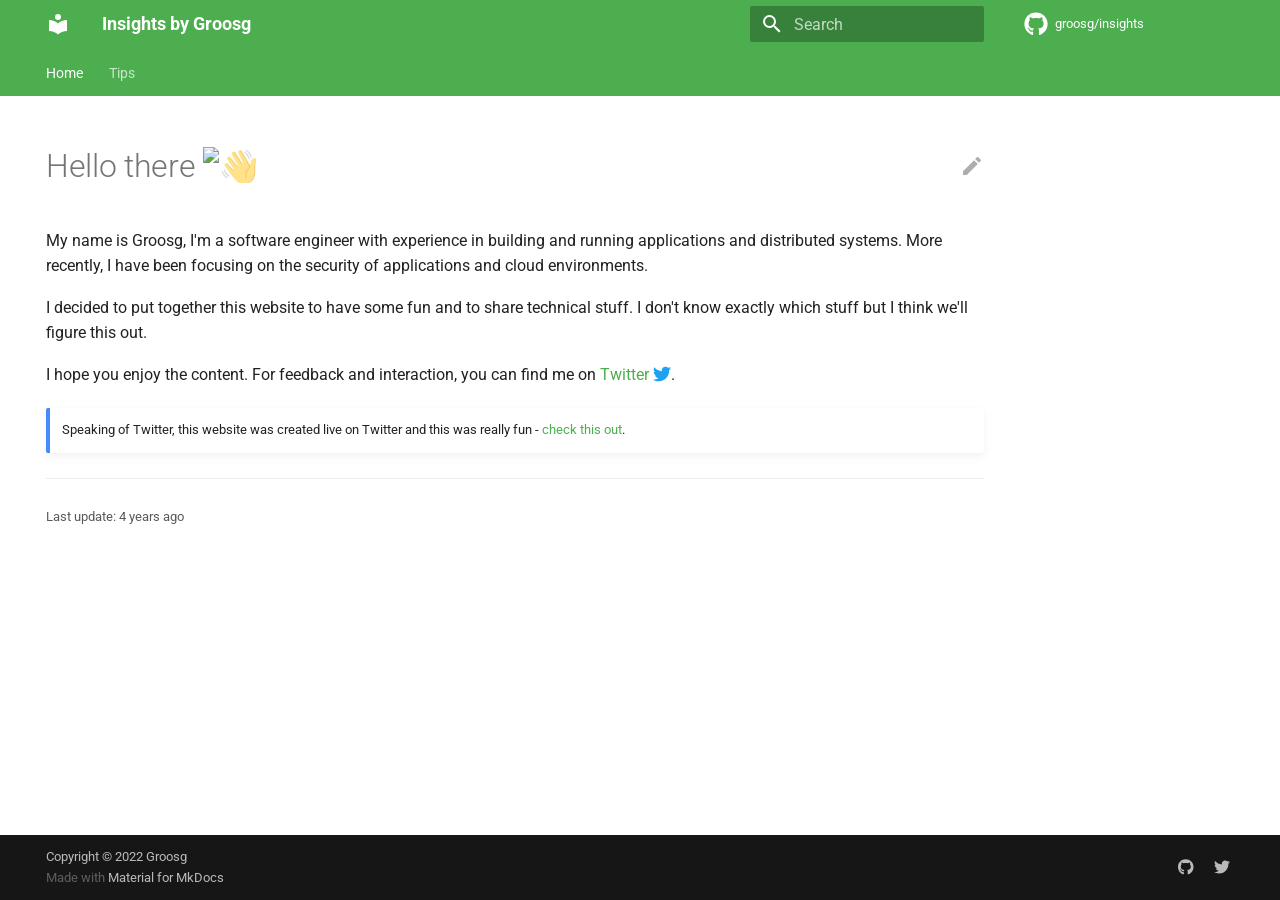
==== commit c762c974: "Deployed 838b21a with MkDocs version: 1.3.1" ====
--- a/index.html
+++ b/index.html
@@ -65,16 +65,20 @@
     
     
   
-      <meta name="twitter:card" content="summary_large_image" />
+      <!-- begin:twitter card -->
+      <meta name="twitter:card" content="summary" />
       <meta name="twitter:site" content="@gr00sg" />
       <meta name="twitter:creator" content="@gr00sg" />
       <meta property="og:url" content="https://groosg.github.io/insights/" />
+      
       <meta property="og:title" content="Home" />
+      
+      
       <meta property="og:description" content="Software development insights by Groosg: tutorials, guides, tips, etc." />
+      
       <meta property="og:image" content="https://groosg.github.io/insights/assets/images/twitter_card.png" />
-      <meta property=og:image:type content=image/png>
-      <meta property=og:image:width content=566>
-      <meta property=og:image:height content=80>
+      <meta property="og:image:type" content="image/png">
+      <!-- end:twitter card -->
   
 
   </head>
@@ -243,7 +247,7 @@
   
   
     <li class="md-tabs__item">
-      <a href="tips/gh_setup/" class="md-tabs__link">
+      <a href="tips/" class="md-tabs__link">
         Tips
       </a>
     </li>
@@ -263,7 +267,7 @@
               
                 
               
-              <div class="md-sidebar md-sidebar--primary" data-md-component="sidebar" data-md-type="navigation" >
+              <div class="md-sidebar md-sidebar--primary" data-md-component="sidebar" data-md-type="navigation" hidden>
                 <div class="md-sidebar__scrollwrap">
                   <div class="md-sidebar__inner">
                     
@@ -359,13 +363,25 @@
       
         
           
-        
-      
-      
-        <label class="md-nav__link" for="__nav_2">
-          Tips
-          <span class="md-nav__icon md-icon"></span>
-        </label>
+            
+          
+        
+          
+        
+          
+        
+      
+      
+        
+        
+        <div class="md-nav__link md-nav__link--index ">
+          <a href="tips/">Tips</a>
+          
+            <label for="__nav_2">
+              <span class="md-nav__icon md-icon"></span>
+            </label>
+          
+        </div>
       
       <nav class="md-nav" aria-label="Tips" data-md-level="1">
         <label class="md-nav__title" for="__nav_2">
@@ -375,6 +391,8 @@
         <ul class="md-nav__list" data-md-scrollfix>
           
             
+          
+            
               
   
   
@@ -382,6 +400,20 @@
     <li class="md-nav__item">
       <a href="tips/gh_setup/" class="md-nav__link">
         GitHub Account Setup
+      </a>
+    </li>
+  
+
+            
+          
+            
+              
+  
+  
+  
+    <li class="md-nav__item">
+      <a href="tips/mkdocs_twitter_card/" class="md-nav__link">
+        Twitter Card with Material for MkDocs
       </a>
     </li>
   
@@ -450,7 +482,7 @@
   <small>
     
       Last update:
-      <span class="git-revision-date-localized-plugin git-revision-date-localized-plugin-timeago"><span class="timeago" datetime="2022-08-14T13:58:18+00:00" locale="en"></span></span><span class="git-revision-date-localized-plugin git-revision-date-localized-plugin-iso_date">2022-08-14</span>
+      <span class="git-revision-date-localized-plugin git-revision-date-localized-plugin-timeago"><span class="timeago" datetime="2022-08-14T23:07:00+00:00" locale="en"></span></span><span class="git-revision-date-localized-plugin git-revision-date-localized-plugin-iso_date">2022-08-14</span>
       
     
   </small>
@@ -485,13 +517,13 @@
       
       
         
-        <a href="tips/gh_setup/" class="md-footer__link md-footer__link--next" aria-label="Next: GitHub Account Setup" rel="next">
+        <a href="tips/" class="md-footer__link md-footer__link--next" aria-label="Next: Tips" rel="next">
           <div class="md-footer__title">
             <div class="md-ellipsis">
               <span class="md-footer__direction">
                 Next
               </span>
-              GitHub Account Setup
+              Tips
             </div>
           </div>
           <div class="md-footer__button md-icon">
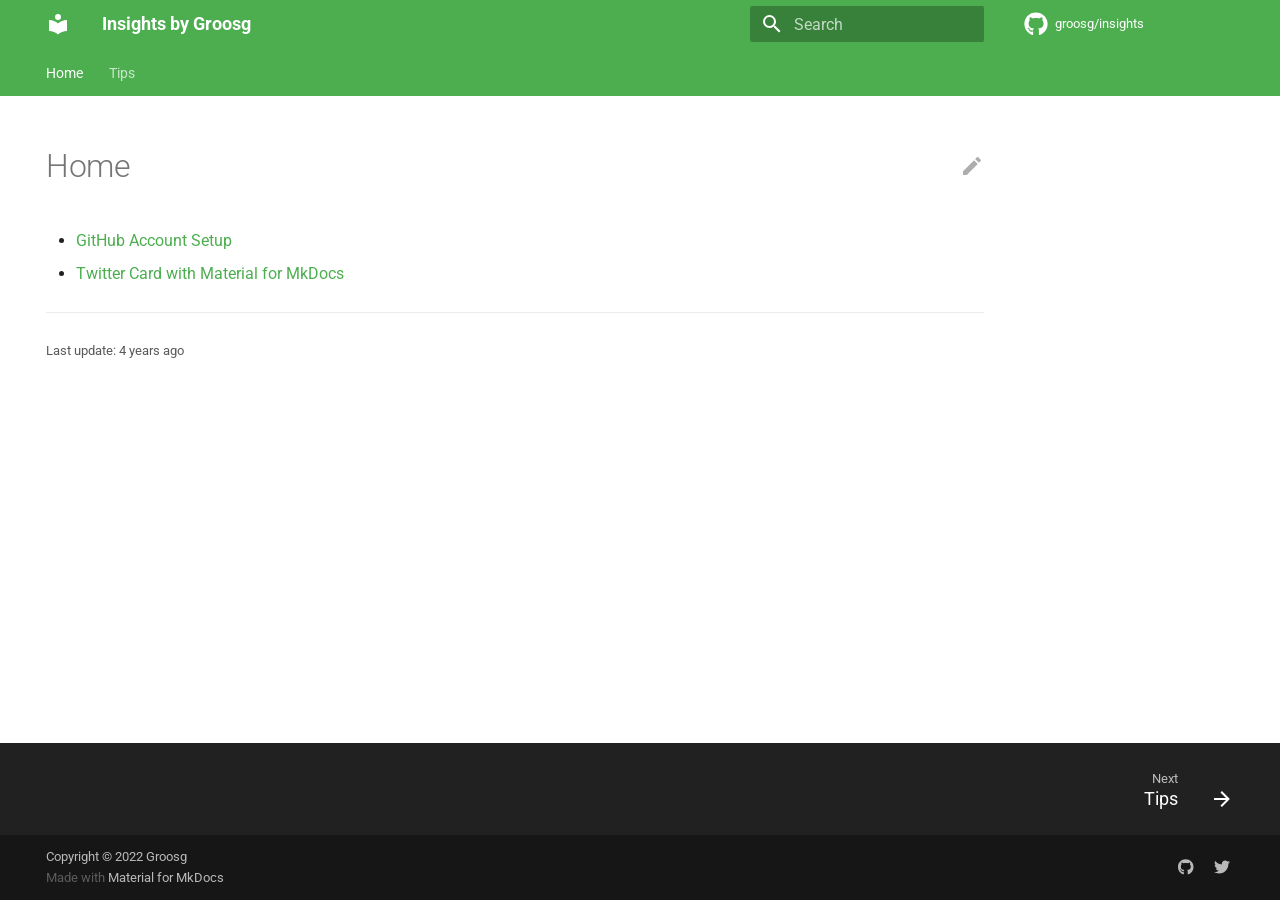
==== commit 72be479d: "Deployed 5d35325 with MkDocs version: 1.3.1" ====
--- a/index.html
+++ b/index.html
@@ -15,11 +15,11 @@
         <link rel="canonical" href="https://groosg.github.io/insights/">
       
       <link rel="icon" href="assets/images/favicon.png">
-      <meta name="generator" content="mkdocs-1.3.1, mkdocs-material-8.4.0">
-    
-    
-      
-        <title>Home - Insights by Groosg</title>
+      <meta name="generator" content="mkdocs-1.3.1, mkdocs-material-8.4.1">
+    
+    
+      
+        <title>Insights by Groosg</title>
       
     
     
@@ -66,7 +66,7 @@
     
   
       <!-- begin:twitter card -->
-      <meta name="twitter:card" content="summary" />
+      <meta name="twitter:card" content="summary_large_image" />
       <meta name="twitter:site" content="@gr00sg" />
       <meta name="twitter:creator" content="@gr00sg" />
       <meta property="og:url" content="https://groosg.github.io/insights/" />
@@ -76,7 +76,7 @@
       
       <meta property="og:description" content="Software development insights by Groosg: tutorials, guides, tips, etc." />
       
-      <meta property="og:image" content="https://groosg.github.io/insights/assets/images/twitter_card.png" />
+      <meta property="og:image" content="https://groosg.github.io/insights/assets/images/twitter_card_large.png" />
       <meta property="og:image:type" content="image/png">
       <!-- end:twitter card -->
   
@@ -101,11 +101,6 @@
     <input class="md-toggle" data-md-toggle="search" type="checkbox" id="__search" autocomplete="off">
     <label class="md-overlay" for="__drawer"></label>
     <div data-md-component="skip">
-      
-        
-        <a href="#hello-there" class="md-skip">
-          Skip to content
-        </a>
       
     </div>
     <div data-md-component="announce">
@@ -227,15 +222,11 @@
   
 
 
-  
-  
-  
-    <li class="md-tabs__item">
-      <a href="." class="md-tabs__link md-tabs__link--active">
-        Home
-      </a>
-    </li>
-  
+  <li class="md-tabs__item">
+    <a href="." class="md-tabs__link md-tabs__link--active">
+      Home
+    </a>
+  </li>
 
       
         
@@ -309,39 +300,16 @@
     
   
   
-    
-    <li class="md-nav__item md-nav__item--active md-nav__item--nested">
-      
-      
-        <input class="md-nav__toggle md-toggle" data-md-toggle="__nav_1" type="checkbox" id="__nav_1" checked>
-      
-      
-      
-        
-          
-            
-          
-        
-      
-      
-        
-        
-        <div class="md-nav__link md-nav__link--index md-nav__link--active">
-          <a href=".">Home</a>
-          
-        </div>
-      
-      <nav class="md-nav" aria-label="Home" data-md-level="1">
-        <label class="md-nav__title" for="__nav_1">
-          <span class="md-nav__icon md-icon"></span>
-          Home
-        </label>
-        <ul class="md-nav__list" data-md-scrollfix>
-          
-            
-          
-        </ul>
-      </nav>
+    <li class="md-nav__item md-nav__item--active">
+      
+      <input class="md-nav__toggle md-toggle" data-md-toggle="toc" type="checkbox" id="__toc">
+      
+      
+      
+      <a href="." class="md-nav__link md-nav__link--active">
+        Home
+      </a>
+      
     </li>
   
 
@@ -399,7 +367,7 @@
   
     <li class="md-nav__item">
       <a href="tips/gh_setup/" class="md-nav__link">
-        GitHub Account Setup
+        A Serious GitHub Account Setup Guide
       </a>
     </li>
   
@@ -445,8 +413,6 @@
   
   
   
-    
-  
   
 </nav>
                   </div>
@@ -464,25 +430,19 @@
 
 
 
-<h1 id="hello-there">Hello there <img alt="👋" class="twemoji" src="https://twemoji.maxcdn.com/v/latest/svg/1f44b.svg" title=":wave:" /><a class="headerlink" href="#hello-there" title="Permanent link">&para;</a></h1>
-<p>My name is Groosg, I'm a software engineer with experience in building and
-running applications and distributed systems. More recently, I have been
-focusing on the security of applications and cloud environments.</p>
-<p>I decided to put together this website to have some fun and to share technical
-stuff. I don't know exactly which stuff but I think we'll figure this out.</p>
-<p>I hope you enjoy the content. For feedback and interaction, you can find me
-on <a href="https://twitter.com/gr00sg">Twitter</a> <span class="twemoji twitter"><svg xmlns="http://www.w3.org/2000/svg" viewBox="0 0 512 512"><!--! Font Awesome Free 6.1.2 by @fontawesome - https://fontawesome.com License - https://fontawesome.com/license/free (Icons: CC BY 4.0, Fonts: SIL OFL 1.1, Code: MIT License) Copyright 2022 Fonticons, Inc.--><path d="M459.37 151.716c.325 4.548.325 9.097.325 13.645 0 138.72-105.583 298.558-298.558 298.558-59.452 0-114.68-17.219-161.137-47.106 8.447.974 16.568 1.299 25.34 1.299 49.055 0 94.213-16.568 130.274-44.832-46.132-.975-84.792-31.188-98.112-72.772 6.498.974 12.995 1.624 19.818 1.624 9.421 0 18.843-1.3 27.614-3.573-48.081-9.747-84.143-51.98-84.143-102.985v-1.299c13.969 7.797 30.214 12.67 47.431 13.319-28.264-18.843-46.781-51.005-46.781-87.391 0-19.492 5.197-37.36 14.294-52.954 51.655 63.675 129.3 105.258 216.365 109.807-1.624-7.797-2.599-15.918-2.599-24.04 0-57.828 46.782-104.934 104.934-104.934 30.213 0 57.502 12.67 76.67 33.137 23.715-4.548 46.456-13.32 66.599-25.34-7.798 24.366-24.366 44.833-46.132 57.827 21.117-2.273 41.584-8.122 60.426-16.243-14.292 20.791-32.161 39.308-52.628 54.253z"/></svg></span>.</p>
-<div class="admonition note">
-<p>Speaking of Twitter, this website was created live on Twitter and this was really fun
-- <a href="https://twitter.com/gr00sg/status/1558226720309780480">check this out</a>.</p>
-</div>
+  <h1>Home</h1>
+
+<ul>
+<li><a href="tips/gh_setup/">GitHub Account Setup</a></li>
+<li><a href="tips/mkdocs_twitter_card/">Twitter Card with Material for MkDocs</a></li>
+</ul>
 
   <hr>
 <div class="md-source-file">
   <small>
     
       Last update:
-      <span class="git-revision-date-localized-plugin git-revision-date-localized-plugin-timeago"><span class="timeago" datetime="2022-08-14T23:07:00+00:00" locale="en"></span></span><span class="git-revision-date-localized-plugin git-revision-date-localized-plugin-iso_date">2022-08-14</span>
+      <span class="git-revision-date-localized-plugin git-revision-date-localized-plugin-timeago"><span class="timeago" datetime="2022-08-24T00:35:54+00:00" locale="en"></span></span><span class="git-revision-date-localized-plugin git-revision-date-localized-plugin-iso_date">2022-08-24</span>
       
     
   </small>
@@ -513,7 +473,7 @@
     
       
     
-    <nav class="md-footer__inner md-grid" aria-label="Footer" hidden>
+    <nav class="md-footer__inner md-grid" aria-label="Footer" >
       
       
         
